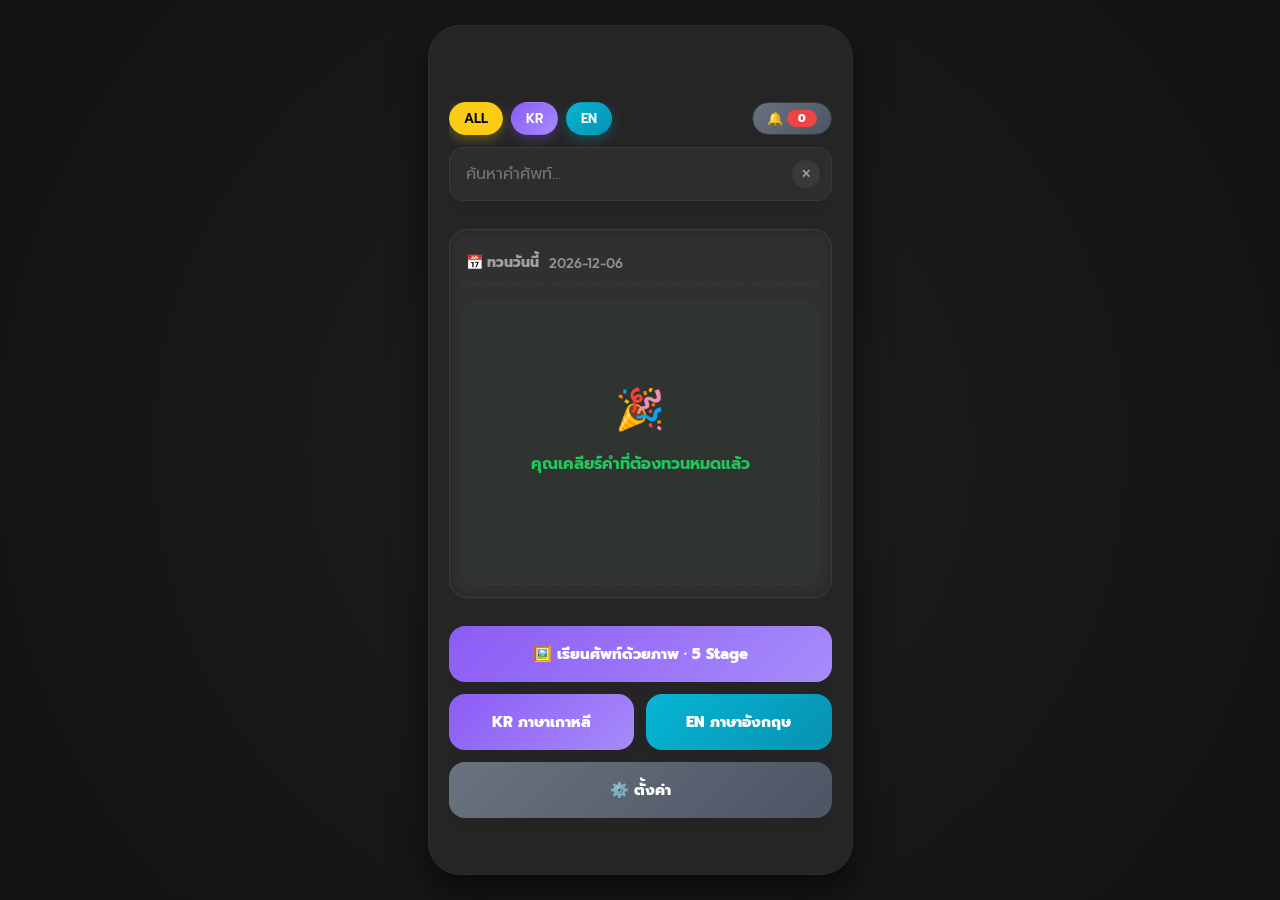
==== index.html @ d747792a "feat: add visual recall session and vocabulary editor - Implemented a new visual recall session in v" ====
<!DOCTYPE html>
<html lang="th">
<head>
  <meta charset="UTF-8" />
  <meta name="viewport" content="width=device-width, initial-scale=1.0"/>
  <title>Vocab by 톤님</title>
  <link rel="preconnect" href="https://fonts.googleapis.com">
  <link rel="preconnect" href="https://fonts.gstatic.com" crossorigin>
  <link href="https://fonts.googleapis.com/css2?family=Outfit:wght@300;400;500;600;700;800&family=Prompt:wght@300;400;500;600;700;800&display=swap" rel="stylesheet">
  <link rel="stylesheet" href="style.css">
  <link rel="stylesheet" href="refresh-loading.css">
  <link rel="stylesheet" href="sentence-practice.css">
  <link rel="stylesheet" href="visual/visual-recall.css">
  <link rel="manifest" href="manifest.json">
  <script>
    if("serviceWorker" in navigator)
      navigator.serviceWorker.register("sw.js");
  </script>
  
</head>

<body>
<div class="card">

  <!-- TOP BUTTONS -->
  <button id="homeButton" class="home-btn hidden" onclick="showMainMenu()">🏠 หน้าหลัก</button>
  <button id="backButton" class="back-btn hidden" onclick="backToDashboard()">หน้า SRS</button>
  <button id="trackNavButton" class="track-nav-btn hidden" onclick="openTrackMenu()">หน้า TOPIK</button>

<h2 id="appTitle" class="app-title-badge">Vocab by 톤님</h2>
<div id="flashcardProgress" class="progress-badge hidden"></div>
<div id="progress"          class="progress-badge hidden"></div>
<div id="quizProgress"      class="progress-badge hidden"></div>

  <div id="app">

    <!-- MAIN MENU: เลือกภาษา -->
    <div id="mainMenu" class="screen home-screen">
      <!-- TOP: ช่องค้นหา -->
      <div class="search-box">
        <div class="search-filter-row">
          <label class="search-filter-chip active" id="searchFilterChipAll">
            <input type="checkbox" id="searchFilterAll" checked onchange="onSearchFilterAllChange()">
            <span>ALL</span>
          </label>
          <label class="search-filter-chip active" id="searchFilterChipKR">
            <input type="checkbox" id="searchFilterKR" checked onchange="onSearchFilterLangChange()">
            <span>KR</span>
          </label>
          <label class="search-filter-chip active" id="searchFilterChipEN">
            <input type="checkbox" id="searchFilterEN" checked onchange="onSearchFilterLangChange()">
            <span>EN</span>
          </label>
          <button class="notif-bell-btn" id="notifBellBtn" onclick="openNotifCenter()">
            🔔<span class="notif-badge" id="notifBadge">0</span>
          </button>
        </div>
        <div class="search-input-wrap">
          <input type="text" id="searchInput" placeholder="ค้นหาคำศัพท์..."
            oninput="searchVocabulary()" onkeydown="handleSearchEnter(event)">
          <button class="clear-search-btn" onclick="clearSearchInput()">✕</button>
        </div>
        <div id="searchResult" class="search-result hidden"></div>
      </div>

      <!-- MIDDLE: Due Review Hub (scrollable) -->
      <div id="homeDueHub" class="home-due-hub"></div>

      <!-- BOTTOM: Action Buttons -->
      <div class="home-bottom-actions">
        <button class="home-action-btn home-visual-btn" onclick="VisualRecall.open()">🖼️ เรียนศัพท์ด้วยภาพ · 5 Stage</button>
        <div class="home-lang-row">
          <button class="home-action-btn home-kr-btn" onclick="openLanguage('korean')">
            KR ภาษาเกาหลี
          </button>
          <button class="home-action-btn home-en-btn" onclick="openLanguage('english')">
            EN ภาษาอังกฤษ
          </button>
        </div>
        <button class="home-action-btn home-settings-btn" onclick="openGlobalSettings()">
          ⚙️ ตั้งค่า
        </button>
      </div>
    </div>

    <section id="sentencePractice" class="screen hidden" aria-label="ฝึกเติมคำในประโยค">
      <p class="sp-note">ฝึกจากประโยคตัวอย่าง · ผลรอบนี้ไม่บันทึกลง SRS</p>
      <div id="spSetup">
        <label for="spLevel">ชุดคำศัพท์</label>
        <select id="spLevel">
          <option value="topik1">TOPIK 1</option><option value="topik2">TOPIK 2</option>
          <option value="english_a1">English A1</option><option value="english_a2">English A2</option>
          <option value="english_b1">English B1</option><option value="english_b2">English B2</option>
        </select>
        <p id="spAvailability" role="status"></p>
        <button id="spStart" type="button">เริ่มฝึก</button>
      </div>
      <div id="spQuestion" class="hidden">
        <p id="spProgress"></p>
        <progress id="spMeter" value="0" max="20" aria-label="จำนวนข้อที่ทำแล้ว"></progress>
        <p id="spSentence" class="sp-sentence"></p>
        <p id="spTranslation"></p>
        <form id="spForm">
          <label for="spAnswer">เติมคำให้ตรงกับรูปที่ใช้ในประโยค</label>
          <input id="spAnswer" type="text" autocomplete="off" autocapitalize="none" spellcheck="false" aria-describedby="spFeedback">
          <button id="spCheck" type="submit">ตรวจคำตอบ</button>
        </form>
        <p id="spFeedback" role="status" aria-live="polite"></p>
        <p id="spFullSentence" class="sp-sentence hidden"></p>
        <div class="sp-actions">
          <button id="spReveal" type="button">ดูเฉลย</button>
          <button id="spSkip" type="button">ข้ามข้อนี้</button>
          <button id="spNext" type="button" class="hidden">ข้อต่อไป</button>
        </div>
        <button id="spFinish" type="button" class="sp-secondary">จบรอบและดูผล</button>
      </div>
      <div id="spSummary" class="hidden" tabindex="-1">
        <h3>ผลการฝึกรอบนี้</h3>
        <p id="spScore"></p>
        <ul id="spReview"></ul>
        <button id="spAgain" type="button">เลือกชุดฝึกอีกครั้ง</button>
      </div>
      <button type="button" class="sp-secondary" onclick="showMainMenu()">กลับหน้าหลัก</button>
    </section>

    <section id="visualRecall" class="screen hidden" aria-label="เรียนศัพท์ด้วยภาพ">
      <p class="vr-note">ภาพ → ความหมาย → คำศัพท์ → ประโยค · ฝึกแยกจาก SRS</p>
      <button id="vrAutoSpeak" class="vr-audio-toggle" type="button" aria-pressed="true">🔊 อ่านอัตโนมัติ: เปิด</button>
      <p id="vrAudioNotice" class="vr-note" role="status"></p>
      <ol class="vr-steps" aria-label="เส้นทางการเรียน">
        <li id="vrStep1">1 · เรียนรู้</li><li id="vrStep2">2 · นึกความหมาย</li>
        <li id="vrStep3">3 · พิมพ์คำ</li><li id="vrStep4">4 · เรียนประโยค</li><li id="vrStep5">5 · เติมประโยค</li>
      </ol>
      <div id="vrOverall" class="hidden">
        <p id="vrOverallText" role="status"></p>
        <progress id="vrOverallMeter" max="1" value="0" aria-label="ความคืบหน้าทั้งรอบ"></progress>
      </div>
      <div id="vrSetup">
        <label for="vrLevel">ชุดคำศัพท์</label>
        <select id="vrLevel">
          <option value="topik1">TOPIK 1</option><option value="topik2">TOPIK 2</option>
          <option value="english_a1">English A1</option><option value="english_a2">English A2</option>
          <option value="english_b1">English B1</option><option value="english_b2">English B2</option>
        </select>
        <label for="vrLimit">จำนวนคำต่อรอบ</label>
        <select id="vrLimit"><option value="5">5 คำ</option><option value="10">10 คำ</option><option value="20">20 คำ</option></select>
        <p id="vrAvailable" role="status"></p>
        <p>เรียนรู้ภาพและฟังเสียง → นึกความหมาย → พิมพ์คำศัพท์ → เรียนรู้รูปคำในประโยค → เติมคำตามประโยคที่เรียน</p>
        <button id="vrStart" type="button">เริ่มเรียน</button>
        <details class="vr-extra"><summary>ฝึกเติมประโยคแยกเฉพาะ Stage 5</summary>
          <p>ใช้เมื่อต้องการทบทวนประโยคอย่างเดียว โดยไม่เริ่มรอบเรียนด้วยภาพ</p>
          <button type="button" onclick="SentencePractice.open()">เปิดแบบฝึกประโยค</button>
        </details>
      </div>
      <div id="vrTransition" class="hidden" tabindex="-1">
        <h3 id="vrTransitionTitle"></h3><p id="vrTransitionResult"></p>
        <p id="vrTransitionHint"></p>
        <button id="vrContinue" type="button">เริ่มด่านถัดไป</button>
        <button id="vrTransitionFinish" type="button" class="vr-secondary">จบรอบตรงนี้และดูผล</button>
      </div>
      <div id="vrPlay" class="hidden">
        <h3 id="vrStage"></h3>
        <p id="vrStageHint" class="vr-note"></p>
        <p id="vrProgress"></p>
        <progress id="vrMeter" value="0" max="1" aria-label="ความคืบหน้าด่านนี้"></progress>
        <div class="vr-study-card">
        <div id="vrImageWrap"><img id="vrImage" alt="ภาพประกอบคำศัพท์" width="256" height="256"><p id="vrImageError" class="hidden" role="status">โหลดภาพไม่ได้ ใช้ความหมายประกอบการฝึกได้</p></div>
        <p id="vrWord" class="vr-word"></p>
        <p id="vrConjugation" class="vr-conjugation hidden"><span id="vrBaseWord"></span><span aria-label="เปลี่ยนเป็น"> → </span><strong id="vrInflectedWord"></strong></p>
        <p id="vrMeaning"></p>
        <p id="vrSentence" class="vr-sentence"></p>
        <button id="vrSpeak" type="button">🔊 ฟังคำศัพท์</button>
        </div>
        <form id="vrForm" class="hidden">
          <label id="vrAnswerLabel" for="vrAnswer">พิมพ์คำศัพท์</label>
          <input id="vrAnswer" autocomplete="off" autocapitalize="none" spellcheck="false" aria-describedby="vrFeedback">
          <button id="vrCheck" type="submit">ตรวจคำตอบ</button>
        </form>
        <p id="vrFeedback" role="status" aria-live="polite"></p>
        <div class="vr-actions">
          <button id="vrReveal" type="button">เปิดเฉลย</button>
          <button id="vrKnown" type="button" class="hidden">นึกออก</button>
          <button id="vrUnknown" type="button" class="hidden">ยังนึกไม่ออก</button>
          <button id="vrSkip" type="button">ข้าม</button>
          <button id="vrNext" type="button">ต่อไป</button>
        </div>
        <button id="vrFinish" type="button" class="vr-secondary">จบรอบและดูผล</button>
      </div>
      <div id="vrSummary" class="hidden" tabindex="-1">
        <h3 id="vrSummaryTitle">ผลการเรียนรอบนี้</h3><p id="vrCoverage"></p><ul id="vrScores"></ul>
        <h4>คำที่ควรฝึกอีกครั้ง</h4><ul id="vrReview"></ul>
        <p class="vr-note">ผลนี้แสดงเฉพาะรอบปัจจุบัน ไม่เปลี่ยนกล่องทบทวนหรือประวัติ SRS</p>
        <button id="vrRetry" type="button" class="hidden">ฝึกซ้ำคำที่ยังติดขัด</button>
        <button id="vrAgain" type="button">เลือกชุดเรียนใหม่</button>
      </div>
      <button type="button" class="vr-secondary" onclick="showMainMenu()">กลับหน้าหลัก</button>
    </section>

    <!-- KOREAN LEVEL MENU -->
    <div id="koreanMenu" class="screen hidden">
      <button class="menu-btn topik-1-btn" onclick="openTopik('topik1')">
        📘 TOPIK 1
      </button>
      <button class="menu-btn topik-2-btn" onclick="openTopik('topik2')">
        📗 TOPIK 2
      </button>
    </div>

    <!-- ENGLISH LEVEL MENU -->
    <div id="englishMenu" class="screen hidden">
      <button class="menu-btn english-a1-btn" onclick="openTopik('english_a1')">
        📗 A1 — Beginner
      </button>
      <button class="menu-btn english-a2-btn" onclick="openTopik('english_a2')">
        📘 A2 — Elementary
      </button>
      <button class="menu-btn english-b1-btn" onclick="openTopik('english_b1')">
        📙 B1 — Intermediate
      </button>
      <button class="menu-btn english-b2-btn" onclick="openTopik('english_b2')">
        📕 B2 — Upper Intermediate
      </button>
    </div>

    <!-- SRS DASHBOARD -->
    <div id="srsDashboard" class="screen hidden">
      <div class="srs-top-content">
        <div class="srs-boxes-row" id="srsBoxRow"></div>
      </div>
      <div class="srs-bottom-actions" id="srsActions"></div>
    </div>

    <!-- SETTINGS PANEL (SRS Settings) -->
    <div id="settingsPanel" class="screen hidden">
      <div class="settings-header">⚙️ ตั้งค่า (SRS)</div>

      <!-- ตั้งค่า chunk -->
      <div class="settings-section">
        <div class="settings-title">📐 จำนวนคำต่อชุด</div>
        <div class="settings-desc">กำหนดจำนวนคำศัพท์สำหรับการทวนในแต่ละรอบ</div>
        <div class="settings-fields">
          <div class="settings-field-row">
            <label class="settings-field-label">📅 ทวนวันนี้ทีละ:</label>
            <input type="number" id="dueChunkInput" min="5" max="50" value="15">
            <span class="settings-field-unit">คำ</span>
          </div>
          <div class="settings-field-row">
            <label class="settings-field-label">❌ ทวนคำผิดทีละ:</label>
            <input type="number" id="wrongChunkInput" min="5" max="50" value="30">
            <span class="settings-field-unit">คำ</span>
          </div>
          <div class="settings-field-row">
            <label class="settings-field-label">🎮 ฝึกหัดทีละ:</label>
            <input type="number" id="practiceChunkInput" min="5" max="50" value="10">
            <span class="settings-field-unit">คำ</span>
          </div>
        </div>
        <button class="settings-btn settings-btn-blue" onclick="saveSettings()" style="margin-top:8px">💾 บันทึก</button>
      </div>

      <div class="settings-divider"></div>

      <!-- จัดการคำศัพท์ (Edit/Add Vocab) -->
      <div class="settings-section">
        <div class="settings-title">📝 จัดการคำศัพท์</div>
        <div class="settings-desc">เพิ่มคำศัพท์ใหม่ หรือส่งออกคำศัพท์เพื่อส่งให้ AI แก้ไข</div>
        <div style="display:flex;gap:8px;margin-top:8px">
          <button class="settings-btn settings-btn-blue" style="flex:1;margin-top:0;background:#10b981;color:white" onclick="openAddVocabPopup()">➕ เพิ่มคำศัพท์</button>
          <button class="settings-btn" style="flex:1;margin-top:0;background:#2563eb;color:white" onclick="exportVocabEdits()">📤 ส่งออกคำศัพท์</button>
        </div>
      </div>

      <div class="settings-divider"></div>

      <!-- เคลียร์กล่อง -->
      <div class="settings-section">
        <div class="settings-title">🗂 เคลียร์กล่อง (รีเซ็ตกลับกล่อง 0)</div>
        <div class="settings-desc">เลือกกล่องที่ต้องการรีเซ็ต</div>
        <div class="settings-checkboxes" id="clearBoxChecks">
          <label><input type="checkbox" value="1"> กล่อง 1 (1วัน)</label>
          <label><input type="checkbox" value="2"> กล่อง 2 (3วัน)</label>
          <label><input type="checkbox" value="3"> กล่อง 3 (7วัน)</label>
          <label><input type="checkbox" value="4"> กล่อง 4 (14วัน)</label>
          <label><input type="checkbox" value="5"> กล่อง 5 (จำได้✅)</label>
          <label><input type="checkbox" id="clearWrongBoxCheck"> กล่องคำผิด (❌)</label>
        </div>
        <div style="display:flex;gap:8px;margin-top:8px">
          <button class="settings-btn settings-btn-red" style="flex:1;margin-top:0;padding:4px 12px" onclick="clearSelectedBoxes()">รีเซ็ต</button>
          <button class="settings-btn" style="flex:1;margin-top:0;background:#6b7280;color:white;padding:4px 12px" onclick="document.querySelectorAll('#clearBoxChecks input').forEach(cb=>cb.checked=false)">ยกเลิก</button>
        </div>
      </div>
    </div>

    <!-- GLOBAL SETTINGS PANEL -->
    <div id="globalSettingsPanel" class="screen hidden">
      <span>⚙️ ตั้งค่าระบบ</span>
      <div class="settings-divider"></div>
       <button class="settings-home-btn" onclick="showMainMenu()"> 🏠 หน้าหลัก </button>
       <div class="settings-divider"></div>

      <!-- 🧹 SYNC VOCAB -->
      <div class="settings-section">
        <div class="settings-title">🧹 ซิงก์คลังคำศัพท์</div>
        <div class="settings-desc">เพิ่มคำศัพท์ใหม่ อัปเดตความหมาย หรือตรวจสอบลบคำศัพท์เก่าโดยไม่เสียประวัติทวนเดิม</div>
        <button id="syncVocabBtn" class="settings-btn" style="margin-top:8px;background:#0891b2;color:white;" onclick="syncVocabLibrary()">🧹 ซิงก์คลังคำศัพท์</button>
      </div>

      <div class="settings-divider"></div>

      <!-- ☁️ BACKUP / RESTORE -->
      <div class="settings-section">
        <div class="settings-title">☁️ สำรองข้อมูล</div>
        <div class="settings-desc">Backup ข้อมูล SRS ทั้งหมดเพื่อย้ายไปเครื่องใหม่ หรือกู้คืนภายหลัง</div>
        <div style="display:flex;gap:8px;margin-top:8px">
          <button class="settings-btn settings-btn-blue" style="flex:1;margin-top:0" onclick="backupData()">📤 Backup</button>
          <button class="settings-btn" style="flex:1;margin-top:0;background:#16a34a;color:white" onclick="document.getElementById('restoreFileInput').click()">📥 Restore</button>
        </div>
        <input type="file" id="restoreFileInput" accept=".json" style="display:none" onchange="handleRestoreFile(event)">
      </div>

      <div class="settings-divider"></div>

      <!-- อัปเดตคำศัพท์ + เคลียร์แคช -->
      <div class="settings-section">
        <div class="settings-title">🔄 Update</div>
        <div class="settings-desc">Update New Version<br>(ปัดแอพทิ้งแล้วเข้าใหม่หลังอัพเดททุกครั้ง)</div>
        <button id="updateAppBtn" class="settings-btn settings-btn-blue" onclick="syncVocabAndClearCache()">Update</button>
      </div>

      <div class="settings-divider"></div>

      <!-- คืนค่าทั้งหมด -->
      <div class="settings-section" style="border:2px solid var(--danger);background:var(--danger-light)">
        <div class="settings-title" style="color:var(--danger)">⛔ คืนค่าทั้งหมด</div>
        <div class="settings-desc" style="color:var(--text-muted)">รีเซ็ตทุกกล่องกลับกล่อง 0 พร้อมล้างกล่องคำผิด อัปเดตคำศัพท์ และเคลียร์แคช — ไม่สามารถย้อนกลับได้!</div>
        <button class="settings-btn settings-btn-red" onclick="resetEverything()">⛔ คืนค่าทั้งหมด</button>
      </div>
    </div>

    <!-- FLASHCARD GAME (ทวนวันนี้ — SRS เท่านั้น) -->
    <div id="flashcardGame" class="screen hidden">
      <div class="game-top-bar">
        <button class="stop-fc-btn" onclick="stopFlashcard()">⏹ หยุดเล่น</button>
        <button class="edit-vocab-btn" onclick="openEditCurrentWordPopup()">!</button>
      </div>

      <!-- 3D Card Container -->
      <div id="flashcardContainer">
        <div id="flashcardInner">
          <!-- Front Side -->
          <div id="flashcardFront" class="flashcard-face flashcard-front">
            <div class="fc-word" id="fcWord"></div>
            <button class="speak-btn" onclick="speakFlashcard()">🔊 ฟังเสียง</button>
            <button class="flip-btn" onclick="flipCard()">ดูความหมาย</button>
          </div>

          <!-- Back Side -->
          <div id="flashcardBack" class="flashcard-face flashcard-back">

  <div class="fc-content">
    <div class="fc-word" id="fcWordBack"></div>

    <div class="fc-meaning" id="fcMeaning"></div>

    <div class="fc-action-row">
      <button class="speak-btn" onclick="speakFlashcard()">
        🔊 ฟัง
      </button>
      <button class="example-btn" onclick="showFlashcardExample()">
        📄 ดูตัวอย่าง
      </button>
    </div>
  </div>

  <div class="fc-buttons">
    <button class="fc-know-btn" onclick="fcAnswer(true)">
      ✅ จำได้
    </button>

    <button class="fc-forget-btn" onclick="fcAnswer(false)">
      ❌ จำไม่ได้
    </button>
  </div>

</div>
        </div>
      </div>

      <!-- ด่าน 2: Fill Blank UI -->
      <div id="fillCardUI" class="hidden">
        <div class="fc-meaning" id="fillMeaning"></div>
        <div class="result" id="fillResult"></div>
        <div class="answer-input-wrap">
          <input type="text" id="fillInput" placeholder="พิมพ์คำศัพท์เกาหลี" onkeydown="handleFillEnter(event)">
          <button class="clear-answer-btn hidden" id="fillClearBtn" onclick="clearFillInput()">✕</button>
        </div>
        <button id="fillCheckBtn" class="check-answer-btn" onclick="checkFillAnswer()">ตรวจคำตอบ</button>
      </div>
    </div>

    <!-- STAGE 2 POPUP -->
    <div id="stage2Popup" class="stage2-overlay hidden">
      <div class="stage2-sheet">
        <div class="stage2-title">🎯 ด่าน 1 เสร็จแล้ว</div>
        <div class="stage2-body">
          <div class="stage2-heading">กำลังเข้าสู่ด่าน 2</div>
          <div class="stage2-sub">(ฝึก Active Recall)</div>
          <div class="stage2-desc">คำที่จะเลื่อนกล่องได้<br>ต้องผ่านด่านนี้ด้วย</div>
        </div>
        <button class="stage2-ok-btn" onclick="confirmStage2()">ตกลง</button>
      </div>
    </div>

    <!-- TOMORROW WARNING POPUP — ปิดได้เฉพาะปุ่ม "พักก่อน" หรือ "เล่นต่อ" เท่านั้น -->
    <div id="tomorrowWarningPopup" class="stage2-overlay hidden">
      <div class="stage2-sheet">
        <div class="stage2-title">⚠️ ภาระพรุ่งนี้สูงแล้ว</div>
        <div class="stage2-body">
          <div class="tw-count-badge">
            พรุ่งนี้มีคำที่ต้องทวน
            <span id="tomorrowWarningCount">0</span>
            <small>คำ</small>
          </div>
          <div class="stage2-desc">
            แนะนำให้พักเพื่อไม่ให้ภาระสะสมมากเกินไป
          </div>
        </div>
        <div class="tw-btn-row">
          <button class="tw-btn tw-btn-rest" onclick="cancelTomorrowWarning()">🛌 พักก่อน</button>
          <button class="tw-btn tw-btn-continue" onclick="confirmTomorrowWarning()">▶ เล่นต่อ</button>
        </div>
      </div>
    </div>

    <!-- PRACTICE/WRONGBOX STAGE 2 POPUP -->

    <div id="stage2TransitionPopup" class="stage2-overlay hidden">
      <div class="stage2-sheet">
        <div class="stage2-title">🧠 เกมเติมคำ</div>
        <div class="stage2-body">
          <div class="stage2-heading">Active Recall</div>
        </div>
        <button class="stage2-ok-btn" onclick="confirmPracticeStage2()">Go!</button>
      </div>
    </div>

    <!-- TYPING GAME -->
<div id="typingGame" class="screen hidden">
  <div class="game-top-bar">
    <button class="stop-fc-btn" onclick="stopWrongBoxGame()">⏹ หยุดเล่น</button>
    <button class="edit-vocab-btn" onclick="openEditCurrentWordPopup()">!</button>
  </div>
  <div class="meaning" id="meaning"></div>
  <div class="result" id="result"></div>
  <div class="answer-input-wrap">
    <input type="text" id="answerInput" placeholder="พิมพ์คำศัพท์เกาหลี" onkeydown="handleEnter(event)">
    <button class="clear-answer-btn hidden" id="clearAnswerBtn" onclick="clearAnswerInput()">✕</button>
  </div>
  <button id="checkBtn" class="check-answer-btn" onclick="checkAnswer()">ตรวจคำตอบ</button>
</div>

    <!-- QUIZ GAME -->
    <div id="quizGame" class="screen hidden">
      <div class="game-top-bar">
        <button class="stop-fc-btn" onclick="stopWrongBoxGame()">⏹ หยุดเล่น</button>
        <button class="edit-vocab-btn" onclick="openEditCurrentWordPopup()">!</button>
      </div>
      <div class="word" id="quizWord"></div>
      <div class="quiz-controls-row">
        <button class="quiz-mode-btn" id="quizModeHide" onclick="setQuizWordMode('hide')">ปิดคำศัพท์</button>
        <button class="quiz-speak-btn" id="quizSpeakBtn" onclick="speakQuizWord()">🔊 ฟัง</button>
        <button class="quiz-mode-btn active" id="quizModeShow" onclick="setQuizWordMode('show')">โชว์คำศัพท์</button>
      </div>
      <div style="display: flex; justify-content: center; margin-bottom: 12px;">
        <button id="quizNextBtn" class="speak-btn hidden" style="margin: 0; background: var(--primary); color: white;" onclick="goToNextQuiz()">ถัดไป ▶</button>
      </div>
      <div id="choicesContainer"></div>
    </div>

    <!-- FINISH SCREEN (ฝึกหัด / ทวนคำผิด) -->
<div id="finishScreen" class="screen hidden" style="display:flex;flex-direction:column;height:100%;">
  <div class="finish">🎉 จบแล้ว 🎉</div>
  <div id="wrongAnswers" style="flex:1;min-height:0;"></div>
  <div style="flex-shrink:0;">
    <div style="display:flex; gap:10px; margin-top:8px;" id="finishModeSwitchContainer">
      <button class="restart-btn switch-mode-btn" id="switchModeBtn" style="flex:1; margin:0;" onclick="switchMode()"></button>
      <button class="restart-btn" id="nextSetOtherModeBtn" style="flex:1; margin:0;" onclick="playNextSetOtherMode()"></button>
    </div>
    <div style="display:flex; gap:10px; margin-top:8px;">
      <button id="replaySetBtn" class="restart-btn" style="flex:1; margin:0;" onclick="replayCurrentMode()">เล่นชุดนี้อีกครั้ง</button>
      <button id="nextSetBtn" class="restart-btn" style="flex:1; margin:0; background:#208deb;" onclick="playNextSet()">▶ เล่นชุดถัดไป</button>
    </div>
  </div>
</div>

    <!-- SRS FINISH SCREEN (ทวนวันนี้) -->
    <div id="srsFinishScreen" class="screen hidden" style="display:flex;flex-direction:column;height:100%;">
      <div class="finish">🎉 จบชุดนี้แล้ว!</div>
      <div id="srsWrongAnswers" style="flex:1;min-height:0;"></div>
      <div style="flex-shrink:0;">
        <button id="srsNextChunkBtn" class="restart-btn next-chunk-btn" onclick="continueNextChunk()">▶ ทวนชุดถัดไป</button>
        <button class="restart-btn" onclick="goToSRSDashboard()">🏠 หน้า SRS</button>
      </div>
    </div>

    <!-- WRONG BOX GAME MENU (ทวนคำผิด) -->
    <div id="wrongBoxGameMenu" class="screen hidden">
      <div class="srs-game-info" id="wrongBoxGameInfo"></div>
      <button class="menu-btn" style="background:#16a34a;" onclick="startWrongBoxGame('quiz')">🔤 จับคู่</button>
    </div>

    <!-- PRACTICE GAME MENU (ฝึกหัด) -->
    <div id="practiceGameMenu" class="screen hidden">
      <div class="srs-game-info" id="practiceGameInfo"></div>
      <button class="menu-btn" style="background:#16a34a;" onclick="startPracticeGame('quiz')">🔤 จับคู่</button>
<button id="practiceBoxSelectBtn" class="menu-btn practice-box-select-btn" onclick="openPracticeBoxModal()">📦 เลือกกล่องเล่น</button>
<div id="practiceBoxFilterLabel" style="font-size:13px;color:var(--success);font-weight:700;margin-top:8px;padding:10px;background:var(--success-light);border-radius:10px;border:2px solid rgba(34,197,94,0.3);min-height:18px;"></div>
    </div>

    <!-- SRS STATS SCREEN -->
    <div id="srsStats" class="screen hidden">
      <div id="srsStatsContent"></div>
      <button onclick="goToSRSDashboard()" class="menu-btn" style="margin-top:12px; background:#6b7280;">← กลับ</button>
    </div>

  </div>
</div>

  <!-- BOX INSPECTOR MODAL -->
   <!-- PRACTICE BOX SELECTOR POPUP -->
<div id="practiceBoxModal" class="box-inspector-overlay hidden" onclick="closePracticeBoxModal(event)">
  <div class="box-inspector-sheet" onclick="event.stopPropagation()" style="height:auto;max-height:80vh;border-radius:20px 20px 0 0;margin-bottom:60px;">
    <div class="box-inspector-header">
      <div class="box-inspector-title" style="color:#16a34a;">🎮 เลือกกล่องที่จะเล่น</div>
      <button class="box-inspector-close" onclick="closePracticeBoxModal()">✕</button>
    </div>
    <div style="padding:14px 18px;overflow-y:auto;flex:1;">
      <label style="display:flex;align-items:center;gap:10px;font-size:15px;font-weight:700;padding:8px 0;border-bottom:2px solid var(--border-light);margin-bottom:8px;cursor:pointer;">
        <input type="checkbox" id="practiceSelectAll" class="practice-checkbox" style="accent-color:var(--success);" onchange="togglePracticeSelectAll(this.checked)">
        เลือกทั้งหมด
      </label>
      <div id="practiceBoxChecklist"></div>
      <div id="practiceBoxSummary" style="text-align:center;font-size:13px;color:var(--success);font-weight:700;margin-top:12px;padding:10px;background:var(--success-light);border-radius:10px;border:2px solid rgba(34,197,94,0.3);"></div>
    </div>
    <div style="display:flex;gap:10px;padding:14px 18px;border-top:1px solid var(--border-light);">
      <button onclick="clearPracticeBoxSelection()" style="flex:1;background:var(--border-light);color:var(--text-main);font-size:15px;font-weight:700;padding:12px;border-radius:10px;border:none;cursor:pointer;margin:0;">ล้าง</button>
      <button onclick="confirmPracticeBoxSelection()" style="flex:2;background:var(--success);color:white;font-size:15px;font-weight:700;padding:12px;border-radius:10px;border:none;cursor:pointer;margin:0;">ตกลง</button>
    </div>
  </div>
</div>

  <div id="boxInspectorModal" class="box-inspector-overlay hidden" onclick="closeBoxInspector()">
    <div class="box-inspector-sheet" onclick="event.stopPropagation()">
      <div class="box-inspector-header">
        <div id="boxInspectorTitle" class="box-inspector-title"></div>
        <button class="box-inspector-close" onclick="closeBoxInspector()">✕</button>
      </div>
      <div id="boxInspectorList" class="box-inspector-list"></div>
    </div>
  </div>

  <!-- EXAMPLE SENTENCE POPUP -->
  <div id="examplePopup" class="box-inspector-overlay hidden" onclick="closeExamplePopup(event)">
    <div class="box-inspector-sheet" onclick="event.stopPropagation()" style="height:auto; max-height:80vh;">
      <div class="box-inspector-header">
        <div class="box-inspector-title" style="color:var(--primary);">📝 ตัวอย่างประโยค</div>
        <button class="box-inspector-close" onclick="closeExamplePopup()">✕</button>
      </div>
      <div id="exampleModalBody" style="overflow-y:auto; padding:20px 24px; flex:1; display:flex; flex-direction:column; gap:16px;">
        <!-- Dynamic content will go here -->
      </div>
      <div style="padding:14px 20px; border-top:1px solid var(--border-light); display:flex; justify-content:center;">
        <button onclick="closeExamplePopup()" style="width:100%; max-width:200px; background:linear-gradient(135deg, #6b7280, #4b5563); color:white; font-size:15px; font-weight:700; padding:12px; border-radius:12px; border:none; cursor:pointer; margin:0; box-shadow:0 4px 12px rgba(0,0,0,0.2); transition: transform 0.2s ease;">
          ปิด
        </button>
      </div>
    </div>
  </div>

  <!-- RESTORE PREVIEW MODAL -->
  <div id="restoreModal" class="box-inspector-overlay hidden" onclick="closeRestoreModal(event)">
    <div class="box-inspector-sheet" onclick="event.stopPropagation()" style="height:auto;max-height:85vh;border-radius:20px 20px 0 0">
      <div class="box-inspector-header">
        <div id="restoreModalTitle" class="box-inspector-title" style="color:#2563eb">📥 กู้คืนข้อมูล</div>
        <button class="box-inspector-close" onclick="document.getElementById('restoreModal').classList.add('hidden')">✕</button>
      </div>
      <div id="restoreModalBody" style="overflow-y:auto;padding:16px 18px;flex:1"></div>
      <div style="display:flex;gap:10px;padding:14px 18px;border-top:1px solid var(--border-light)">
        <button onclick="document.getElementById('restoreModal').classList.add('hidden')" style="flex:1;background:var(--border-light);color:var(--text-main);font-size:15px;font-weight:700;padding:12px;border-radius:10px;border:none;cursor:pointer;margin:0">ยกเลิก</button>
        <button id="restoreConfirmBtn" onclick="confirmRestore()" style="flex:2;background:var(--primary);color:white;font-size:15px;font-weight:700;padding:12px;border-radius:10px;border:none;cursor:pointer;margin:0">✅ กู้คืน</button>
      </div>
    </div>
  </div>

  <!-- SYNC PREVIEW MODAL -->
  <div id="syncModal" class="box-inspector-overlay hidden" onclick="closeSyncModal(event)">
    <div class="box-inspector-sheet" onclick="event.stopPropagation()" style="height:auto;max-height:85vh;border-radius:20px 20px 0 0">
      <div class="box-inspector-header">
        <div id="syncModalTitle" class="box-inspector-title" style="color:#0891b2">🧹 ซิงก์คลังคำศัพท์</div>
        <button class="box-inspector-close" onclick="closeSyncModal()">✕</button>
      </div>
      <div id="syncModalBody" style="overflow-y:auto;padding:16px 18px;flex:1;font-size:14px;line-height:1.6;"></div>
      <div style="display:flex;gap:10px;padding:14px 18px;border-top:1px solid var(--border-light)">
        <button onclick="closeSyncModal()" style="flex:1;background:var(--border-light);color:var(--text-main);font-size:15px;font-weight:700;padding:12px;border-radius:10px;border:none;cursor:pointer;margin:0">ยกเลิก</button>
        <button id="syncConfirmBtn" onclick="executeSyncVocab()" style="flex:2;background:#0891b2;color:white;font-size:15px;font-weight:700;padding:12px;border-radius:10px;border:none;cursor:pointer;margin:0">✅ เริ่มซิงก์</button>
      </div>
    </div>
  </div>

  <!-- REFRESH LOADING POPUP -->
  <div id="refreshLoadingPopup" class="ref-load-overlay">
    <div class="ref-load-sheet">
      <div class="ref-load-title">Loading....</div>
      <div class="ref-load-bar-container">
        <div id="refLoadBar" class="ref-load-bar"></div>
      </div>
      <button id="refLoadConfirmBtn" class="ref-load-btn ref-load-btn-hidden" onclick="confirmRefreshPopup()">ตกลง</button>
    </div>
  </div>

</div>

<div id="newDayPopup" class="new-day-popup hidden">
  <div class="new-day-card">

    <div class="new-day-icon">🌅</div>

    <div class="new-day-title">
      วันใหม่เริ่มแล้ว
    </div>

    <div class="new-day-text">
      รายการคำที่ต้องทวนได้รับการอัปเดตแล้ว
    </div>

    <div class="new-day-actions">
      <button class="new-day-btn cancel"
              onclick="closeNewDayPopup()">
        ปิด
      </button>

      <button class="new-day-btn confirm"
              onclick="goHomeFromNewDayPopup()">
        ไปหน้าแรก
      </button>
    </div>

  </div>
</div>

</div>

<!-- EDIT VOCAB MODAL -->
<div id="editVocabModal" class="box-inspector-overlay hidden" onclick="closeEditVocabModal(event)">
  <div class="box-inspector-sheet" onclick="event.stopPropagation()" style="height:auto; max-height:85vh; border-radius:20px 20px 0 0; margin-bottom: 0;">
    <div class="box-inspector-header">
      <div class="box-inspector-title" style="color:var(--warning-hover)">✏️ แก้ไขคำแปล</div>
      <button class="box-inspector-close" onclick="closeEditVocabModal()">✕</button>
    </div>
    <div style="padding:20px 24px; overflow-y:auto; display:flex; flex-direction:column; gap:16px; text-align:left;">
      <div>
        <label style="font-size:13px; color:var(--text-muted); font-weight:700; display:block; margin-bottom:6px;">คำศัพท์</label>
        <input type="text" id="editVocabWord" readonly style="background:var(--border-light); cursor:not-allowed;" />
      </div>
      <div>
        <label style="font-size:13px; color:var(--text-muted); font-weight:700; display:block; margin-bottom:6px;">ความหมายปัจจุบัน</label>
        <input type="text" id="editVocabMeaning" placeholder="ป้อนความหมายใหม่ที่นี่..." />
      </div>
    </div>
    <div style="display:flex; gap:10px; padding:14px 20px; border-top:1px solid var(--border-light)">
      <button onclick="closeEditVocabModal()" style="flex:1; background:var(--border-light); color:var(--text-main); font-size:15px; font-weight:700; padding:12px; border-radius:10px; border:none; cursor:pointer; margin:0">ยกเลิก</button>
      <button onclick="saveVocabEdit()" style="flex:2; background:var(--warning-hover); color:var(--color-black); font-size:15px; font-weight:700; padding:12px; border-radius:10px; border:none; cursor:pointer; margin:0">ตกลง</button>
    </div>
  </div>
</div>

<!-- ADD VOCAB MODAL -->
<div id="addVocabModal" class="box-inspector-overlay hidden" onclick="closeAddVocabModal(event)">
  <div class="box-inspector-sheet" onclick="event.stopPropagation()" style="height:auto; max-height:85vh; border-radius:20px 20px 0 0; margin-bottom: 0;">
    <div class="box-inspector-header">
      <div class="box-inspector-title" style="color:var(--success)">➕ เพิ่มคำศัพท์ใหม่</div>
      <button class="box-inspector-close" onclick="closeAddVocabModal()">✕</button>
    </div>
    <div style="padding:20px 24px; overflow-y:auto; display:flex; flex-direction:column; gap:16px; text-align:left;">
      <input type="hidden" id="addVocabLevelId" value="" />
      <div>
        <label style="font-size:13px; color:var(--text-muted); font-weight:700; display:block; margin-bottom:6px;">คำศัพท์</label>
        <input type="text" id="addVocabWord" placeholder="พิมพ์คำศัพท์..." />
      </div>
      <div>
        <label style="font-size:13px; color:var(--text-muted); font-weight:700; display:block; margin-bottom:6px;">ความหมาย</label>
        <input type="text" id="addVocabMeaning" placeholder="พิมพ์ความหมาย..." />
      </div>
    </div>
    <div style="display:flex; gap:10px; padding:14px 20px; border-top:1px solid var(--border-light)">
      <button onclick="closeAddVocabModal()" style="flex:1; background:var(--border-light); color:var(--text-main); font-size:15px; font-weight:700; padding:12px; border-radius:10px; border:none; cursor:pointer; margin:0">ยกเลิก</button>
      <button onclick="saveVocabAdd()" style="flex:2; background:var(--success); color:white; font-size:15px; font-weight:700; padding:12px; border-radius:10px; border:none; cursor:pointer; margin:0">ตกลง</button>
    </div>
  </div>
</div>

<!-- EXPORT CONFIRM MODAL -->
<div id="exportConfirmModal" class="box-inspector-overlay hidden" onclick="closeExportConfirmModal(event)">
  <div class="box-inspector-sheet" onclick="event.stopPropagation()" style="height:auto; max-height:85vh; border-radius:20px 20px 0 0; margin-bottom: 0;">
    <div class="box-inspector-header">
      <div class="box-inspector-title" style="color:var(--danger)">📥 ดาวน์โหลดเรียบร้อยแล้วหรือไม่?</div>
      <button class="box-inspector-close" onclick="closeExportConfirmModal()">✕</button>
    </div>
    <div id="exportConfirmText" style="padding:20px 24px; text-align:center; font-size:15px; color:var(--text-main); line-height:1.6; white-space:pre-line;">
      ดาวน์โหลดไฟล์เรียบร้อยแล้วหรือไม่? หากเสร็จสิ้นแล้วระบบจะล้างรายการรอแก้ไขของระดับนี้
    </div>
    <div style="display:flex; gap:10px; padding:14px 20px; border-top:1px solid var(--border-light)">
      <button onclick="closeExportConfirmModal()" style="flex:1; background:var(--border-light); color:var(--text-main); font-size:15px; font-weight:700; padding:12px; border-radius:10px; border:none; cursor:pointer; margin:0">ยังไม่</button>
      <button onclick="confirmClearEdits()" style="flex:2; background:var(--danger); color:white; font-size:15px; font-weight:700; padding:12px; border-radius:10px; border:none; cursor:pointer; margin:0">ใช่ ลบข้อมูล</button>
    </div>
  </div>
</div>

<!-- SEARCH ADD LEVEL SELECT MODAL -->
<div id="searchAddLevelModal" class="box-inspector-overlay hidden" onclick="closeSearchAddLevelModal(event)">
  <div class="box-inspector-sheet vocab-center-modal" onclick="event.stopPropagation()">
    <div class="box-inspector-header">
      <div class="box-inspector-title">เลือกระดับคำศัพท์</div>
      <button class="box-inspector-close" onclick="closeSearchAddLevelModal()">✕</button>
    </div>
    <div style="padding:20px 24px; display:flex; flex-direction:column; gap:12px;">
      <label class="level-radio-row"><input type="radio" name="searchAddLevel" value="topik1"> <span>TOPIK 1</span></label>
      <label class="level-radio-row"><input type="radio" name="searchAddLevel" value="topik2"> <span>TOPIK 2</span></label>
      <label class="level-radio-row"><input type="radio" name="searchAddLevel" value="english_a1"> <span>EN A1</span></label>
      <label class="level-radio-row"><input type="radio" name="searchAddLevel" value="english_a2"> <span>EN A2</span></label>
      <label class="level-radio-row"><input type="radio" name="searchAddLevel" value="english_b1"> <span>EN B1</span></label>
      <label class="level-radio-row"><input type="radio" name="searchAddLevel" value="english_b2"> <span>EN B2</span></label>
    </div>
    <div style="display:flex; gap:10px; padding:14px 20px; border-top:1px solid var(--border-light)">
      <button onclick="closeSearchAddLevelModal()" style="flex:1; background:var(--border-light); color:var(--text-main); font-size:15px; font-weight:700; padding:12px; border-radius:10px; border:none; cursor:pointer; margin:0">ยกเลิก</button>
      <button onclick="confirmSearchAddLevel()" style="flex:2; background:var(--primary); color:white; font-size:15px; font-weight:700; padding:12px; border-radius:10px; border:none; cursor:pointer; margin:0">ถัดไป →</button>
    </div>
  </div>
</div>

<!-- NOTIFICATION CENTER MODAL -->
<div id="notifCenterModal" class="box-inspector-overlay hidden" onclick="closeNotifCenter(event)">
  <div class="box-inspector-sheet vocab-center-modal" onclick="event.stopPropagation()">
    <div class="box-inspector-header">
      <div class="box-inspector-title">🔔 คำศัพท์รอส่งออก</div>
      <button class="box-inspector-close" onclick="closeNotifCenter()">✕</button>
    </div>
    <div id="notifCenterBody" style="padding:16px 20px; display:flex; flex-direction:column; gap:12px; max-height:60vh; overflow-y:auto;"></div>
    <div style="padding:14px 20px; border-top:1px solid var(--border-light);">
      <button id="notifExportAllBtn" onclick="exportAllVocabEdits()" style="width:100%; background:linear-gradient(135deg,#8B5CF6,#6D28D9); color:white; font-size:15px; font-weight:700; padding:13px; border-radius:12px; border:none; cursor:pointer; display:none;">📦 ส่งออกทั้งหมด</button>
    </div>
  </div>
</div>

<!-- VOCAB DETAILS MODAL -->
<div id="vocabDetailsModal" class="box-inspector-overlay hidden" onclick="closeVocabDetails(event)">
  <div class="box-inspector-sheet vocab-center-modal" onclick="event.stopPropagation()">
    <div class="box-inspector-header">
      <div class="box-inspector-title" id="vocabDetailsTitle">รายละเอียด</div>
      <button class="box-inspector-close" onclick="closeVocabDetails()">✕</button>
    </div>
    <div id="vocabDetailsBody" style="padding:16px 20px; display:flex; flex-direction:column; gap:8px; max-height:65vh; overflow-y:auto;"></div>
    <div style="padding:14px 20px; border-top:1px solid var(--border-light);">
      <button onclick="closeVocabDetails()" style="width:100%; background:var(--border-light); color:var(--text-main); font-size:15px; font-weight:700; padding:12px; border-radius:10px; border:none; cursor:pointer;">ปิด</button>
    </div>
  </div>
</div>

<script src="flashcard1.js"></script>
<script src="flashcard2.js"></script>
<script src="flashcard_en_a1.js"></script>
<script src="flashcard_en_a2.js"></script>
<script src="flashcard_en_b1.js"></script>
<script src="flashcard_en_b2.js"></script>
<script src="vocabulary-catalog.js"></script>
<script src="sentence-engine.js"></script>
<script src="srs.js"></script>
<script src="game.js"></script>
<script src="navigation.js"></script>
<script src="sentence-practice.js"></script>
<script src="visual/visual-engine.js"></script>
<script src="visual/visual-recall.js"></script>
<script src="vocab_editor.js"></script>
<script src="app.js"></script>

</body>
</html>
---- style.css ----
/* ==========================================================================
   Vocab by 톤님 — MODERN & PREMIUM DESIGN SYSTEM
   ========================================================================== */

/* ─── GOOGLE FONTS ─── */
@import url('https://fonts.googleapis.com/css2?family=Outfit:wght@300;400;500;600;700;800&family=Prompt:wght@300;400;500;600;700;800&display=swap');

:root {
  --font-sans: 'Prompt', 'Noto Sans Thai', sans-serif;
  --font-mono: 'Outfit', sans-serif;

  /* ─── COLOR SYSTEM (DARK MODE PREMIUM) ─── */
  --bg-app: radial-gradient(circle at 50% 50%, #1E1E1E 0%, #121212 100%);
  --card-bg: #252525;
  --card-border: 1px solid #2d2d2d;
  --card-shadow: 0 16px 36px rgba(0, 0, 0, 0.6);

  --primary: #8B5CF6;
  --primary-hover: #A78BFA;
  --primary-light: #2D2D2D;

  --korean-color: #A78BFA;

  --success: #22C55E;
  --success-hover: #16a34a;
  --success-light: rgba(34, 197, 94, 0.15);

  --danger: #EF4444;
  --danger-hover: #dc2626;
  --danger-light: rgba(239, 68, 68, 0.15);

  --warning: #EAB308;
  --warning-hover: #FACC15;
  --warning-light: rgba(234, 179, 8, 0.15);

  /* Theme System Precaution Variables */
  --text-primary: #FFFFFF;
  --text-secondary: #A0A0A0;
  --color-white: #ffffff;
  --color-black: #000000;

  --text-main: var(--text-primary);
  --text-muted: var(--text-secondary);
  --text-light: #707070;
  --border-light: #3a3a3a;

  --button-text: var(--color-white);
  --button-bg: var(--primary);
  --card-bg-white: #303030;
  --input-bg-white: #2d2d2d;
}

/* ─── BASE STYLES ─── */
body {
  margin: 0;
  font-family: var(--font-sans);
  background: var(--bg-app);
  color: var(--text-main);
  display: flex;
  justify-content: center;
  align-items: center;
  height: 100vh;
  height: 100dvh; /* ใช้ dynamic viewport height กัน address bar มือถือดันเลย์เอาท์พัง ตอนเปิดแอพใหม่ */
  overflow: hidden;
  box-sizing: border-box;
  -webkit-font-smoothing: antialiased;
}

/* ─── CARD CONTAINER (MOBILE FRAMEWORK) ─── */
.card {
  position: relative;
  background: var(--card-bg);
  backdrop-filter: blur(20px);
  -webkit-backdrop-filter: blur(20px);
  width: 100%;
  max-width: 425px;
  height: 100vh;
  height: 100dvh;
  max-height: 100vh;
  max-height: 100dvh;
  padding: 76px 20px 16px;
  border-radius: 0;
  border: none;
  box-shadow: none;
  text-align: center;
  box-sizing: border-box;
  display: flex;
  flex-direction: column;
  overflow: hidden;
}

@media (min-width: 426px) {
  body {
    padding: 20px 0;
    height: 100vh;
    height: 100dvh;
  }
  .card {
    height: calc(100vh - 40px);
    height: calc(100dvh - 40px);
    max-height: 850px;
    border-radius: 32px;
    border: var(--card-border);
    box-shadow: var(--card-shadow);
  }
}

/* ─── SCROLLABLE CONTENT AREA ─── */
#app {
  flex: 1;
  overflow-y: auto;
  padding-bottom: 24px;
  box-sizing: border-box;
  display: flex;
  flex-direction: column;
  
  /* ซ่อน scrollbar เพื่อความเป็นระเบียบเหมือนแอพมือถือ */
  scrollbar-width: none; /* Firefox */
  -ms-overflow-style: none;  /* IE/Edge */
}

#app::-webkit-scrollbar {
  display: none; /* Chrome, Safari, Opera */
}

/* ─── TYPOGRAPHY ─── */
h2 {
  font-size: 22px;
  font-weight: 800;
  margin-bottom: 24px;
  color: var(--text-main);
  letter-spacing: -0.5px;
}

/* ─── INPUTS ─── */
input:not([type="checkbox"]):not([type="radio"]) {
  width: 100%;
  padding: 14px 16px;
  font-size: 16px;
  font-family: var(--font-sans);
  color: var(--text-main);
  background: var(--input-bg-white);
  border: 1.5px solid var(--border-light);
  border-radius: 14px;
  box-sizing: border-box;
  transition: all 0.25s ease;
  outline: none;
}

input:not([type="checkbox"]):not([type="radio"]):focus {
  border-color: var(--primary);
  box-shadow: 0 0 0 4px rgba(139, 92, 246, 0.15);
  background: var(--input-bg-white);
}

input:not([type="checkbox"]):not([type="radio"]):disabled {
  background: var(--input-bg-white);
  color: var(--text-light);
  cursor: not-allowed;
  opacity: 0.85;
}
/* ─── CHECKBOX / RADIO BASELINE ───
   ตัด property จาก global input ทิ้งตั้งแต่ต้นทาง กัน reflow/transition เพี้ยน
   ครอบคลุม checkbox และ radio ทุกตัวในแอป ไม่ต้องไล่แก้ทีละจุดที่เพิ่มใหม่ในอนาคต */
input[type="checkbox"],
input[type="radio"] {
  width: 18px;
  height: 18px;
  flex-shrink: 0;
  padding: 0;
  border: none;
  border-radius: 0;
  box-sizing: content-box;
  transition: none;
  outline: none;
  cursor: pointer;
}

/* ─── BUTTONS ─── */
button {
  width: 100%;
  padding: 14px 20px;
  border: none;
  border-radius: 14px;
  font-size: 16px;
  font-weight: 700;
  font-family: var(--font-sans);
  cursor: pointer;
  transition: all 0.25s cubic-bezier(0.4, 0, 0.2, 1);
  box-sizing: border-box;
  display: inline-flex;
  align-items: center;
  justify-content: center;
  gap: 8px;
  touch-action: manipulation; /* ป้องกัน mobile browser รอ double-tap หรือ scroll-gesture ก่อน fire click */
  -webkit-tap-highlight-color: transparent;
}

button:active {
  transform: scale(0.97);
}

button:disabled {
  opacity: 0.5;
  cursor: not-allowed;
}

/* ─── MENU BUTTONS ─── */
.menu-btn {
  margin-top: 12px;
  color: var(--button-text);
  box-shadow: 0 4px 12px rgba(15, 23, 42, 0.05);
}

.lang-korean-btn {
  background: linear-gradient(135deg, #8B5CF6, #A78BFA);
}
.lang-korean-btn:hover {
  box-shadow: 0 8px 20px rgba(139, 92, 246, 0.3);
  transform: translateY(-2px);
}

.lang-english-btn {
  background: linear-gradient(135deg, #8B5CF6, #A78BFA);
}
.lang-english-btn:hover {
  box-shadow: 0 8px 20px rgba(139, 92, 246, 0.3);
  transform: translateY(-2px);
}

/* KOREAN TOPICS */
.topik-1-btn {
  background: linear-gradient(135deg, #06b6d4, #0891b2);
}
.topik-1-btn:hover {
  box-shadow: 0 8px 20px rgba(92, 228, 246, 0.3);
  transform: translateY(-2px);
}

.topik-2-btn {
  background: linear-gradient(135deg, #EF4444, #dc2626);
}
.topik-2-btn:hover {
  box-shadow: 0 8px 20px rgba(239, 68, 68, 0.3);
  transform: translateY(-2px);
}

/* ENGLISH LEVELS */
.english-a1-btn { background: linear-gradient(135deg, #10b981, #059669); }
.english-a2-btn { background: linear-gradient(135deg, #06b6d4, #0891b2); }
.english-b1-btn { background: linear-gradient(135deg, #8b5cf6, #7c3aed); }
.english-b2-btn { background: linear-gradient(135deg, #ec4899, #d946ef); }

.english-a1-btn:hover, .english-a2-btn:hover, .english-b1-btn:hover, .english-b2-btn:hover {
  transform: translateY(-2px);
  box-shadow: 0 8px 20px rgba(0, 0, 0, 0.15);
}

/* ─── APP TITLE BADGE ─── */
.app-title-badge {
  display: inline-flex;
  font-size: 16px;
  font-weight: 800;
  color: #FACC15;
  background: rgba(234, 179, 8, 0.1);
  border: 1px solid rgba(234, 179, 8, 0.3);
  border-radius: 999px;
  padding: 6px 18px;
  margin: 0 auto 24px;
  align-self: center;
  box-shadow: 0 2px 10px rgba(234, 179, 8, 0.05);
}

/* ─── TOP NAVIGATION BUTTONS ─── */
.back-btn, .home-btn, .track-nav-btn {
  position: absolute;
  top: 20px;
  width: auto;
  padding: 8px 16px;
  font-size: 13px;
  font-weight: 700;
  border-radius: 999px;
  border: 1px solid var(--border-light);
  background: var(--card-bg-white);
  color: var(--text-muted);
  box-shadow: 0 2px 8px rgba(0, 0, 0, 0.2);
  margin-top: 0;
  transition: all 0.2s ease;
}

.back-btn:hover, .home-btn:hover, .track-nav-btn:hover {
  background: var(--primary-light);
  color: var(--text-main);
  border-color: var(--text-light);
}

.back-btn { left: 20px; }
.home-btn { right: 20px; }

.track-nav-btn {
  left: 50%;
  transform: translateX(-50%);
  z-index: 10;
}
.track-nav-btn:active {
  transform: translateX(-50%) scale(0.95);
}

/* ─── PROGRESS BADGES ─── */
.progress-badge {
  display: inline-flex;
  background: linear-gradient(135deg, #EAB308, #FACC15);
  color: #121212;
  font-size: 12px;
  font-weight: 800;
  padding: 6px 14px;
  border-radius: 999px;
  margin: 0 auto 16px;
  box-shadow: 0 4px 10px rgba(234, 179, 8, 0.2);
  font-family: var(--font-mono);
}

.progress-badge.stage2 {
  background: var(--success);
  color: var(--button-text);
  box-shadow: 0 4px 10px rgba(16, 185, 129, 0.2);
}

/* ─── SEARCH SECTION ─── */
.search-box {
  margin-bottom: 16px;
  position: relative;
  z-index: 20;
}

/* ─── SEARCH FILTER CHIPS ─── */
.search-filter-row {
  display: flex;
  gap: 8px;
  margin-bottom: 12px;
  justify-content: flex-start;
}

.search-filter-chip {
  position: relative;
  display: inline-flex;
  align-items: center;
  justify-content: center;
  padding: 6px 14px;
  background: var(--card-bg-white, #303030);
  border: 1px solid var(--border-light, #3a3a3a);
  border-radius: 999px;
  font-size: 13px;
  font-weight: 600;
  color: var(--text-muted, #A0A0A0);
  cursor: pointer;
  user-select: none;
  transition: all 0.2s ease;
}

.search-filter-chip input {
  position: absolute;
  opacity: 0;
  width: 0;
  height: 0;
  margin: 0;
}

/* Color styles for specific chips when active */
#searchFilterChipAll:has(input:checked),
#searchFilterChipAll.active {
  background: #FACC15;
  border-color: #FACC15;
  color: #000000;
  box-shadow: 0 4px 12px rgba(250, 204, 21, 0.3);
}

#searchFilterChipAll:has(input:checked):hover,
#searchFilterChipAll.active:hover {
  background: #EAB308;
  border-color: #EAB308;
  color: #000000;
}

#searchFilterChipKR:has(input:checked),
#searchFilterChipKR.active {
  background: linear-gradient(135deg, #8B5CF6, #A78BFA);
  border-color: transparent;
  color: #ffffff;
  box-shadow: 0 4px 12px rgba(139, 92, 246, 0.3);
}

#searchFilterChipKR:has(input:checked):hover,
#searchFilterChipKR.active:hover {
  filter: brightness(1.1);
  color: #ffffff;
}

#searchFilterChipEN:has(input:checked),
#searchFilterChipEN.active {
  background: linear-gradient(135deg, #06b6d4, #0891b2);
  border-color: transparent;
  color: #ffffff;
  box-shadow: 0 4px 12px rgba(6, 182, 212, 0.3);
}

#searchFilterChipEN:has(input:checked):hover,
#searchFilterChipEN.active:hover {
  filter: brightness(1.1);
  color: #ffffff;
}

.search-filter-chip:hover {
  border-color: var(--primary-hover, #A78BFA);
  color: var(--text-main, #FFFFFF);
}

.search-input-wrap {
  position: relative;
}

.search-input-wrap input {
  padding-right: 48px;
  border-radius: 16px;
  box-shadow: 0 4px 12px rgba(15, 23, 42, 0.03);
}

.clear-search-btn {
  position: absolute;
  top: 50%;
  right: 12px;
  transform: translateY(-50%);
  width: 28px;
  height: 28px;
  border-radius: 50%;
  background: var(--border-light);
  color: var(--text-muted);
  font-size: 12px;
  font-weight: 800;
  border: none;
  cursor: pointer;
  padding: 0;
  margin: 0;
  display: flex;
  align-items: center;
  justify-content: center;
  transition: all 0.2s ease;
}

.clear-search-btn:hover {
  background: var(--border-light);
  color: var(--text-main);
}

.search-result {
  position: absolute;
  top: 100%;
  left: 0;
  right: 0;
  margin-top: 8px;
  background: var(--card-bg-white);
  border: 1px solid var(--border-light);
  border-radius: 20px;
  padding: 16px;
  text-align: left;
  box-shadow: 0 16px 36px rgba(0, 0, 0, 0.5);
  max-height: 50vh;
  overflow-y: auto;
  z-index: 999;
}

.search-result::-webkit-scrollbar {
  width: 6px;
}
.search-result::-webkit-scrollbar-thumb {
  background: #cbd5e1;
  border-radius: 999px;
}
.search-result::-webkit-scrollbar-track {
  background: transparent;
}

.search-item {
  padding: 12px;
  border-radius: 12px;
  background: var(--card-bg-white);
  margin-bottom: 8px;
  border: 1px solid var(--border-light);
}

.search-item:last-child {
  margin-bottom: 0;
}

.search-word-row {
  display: flex;
  justify-content: space-between;
  align-items: center;
  margin-bottom: 4px;
}

.search-word {
  font-size: 22px;
  font-weight: 800;
  margin-bottom: 0;
  background: transparent !important;
}

div.search-word.level-topik1 { color: var(--korean-color) !important; }
div.search-word.level-topik2 { color: var(--danger) !important; }
div.search-word.level-en-a1 { color: #10b981 !important; }
div.search-word.level-en-a2 { color: #0891b2 !important; }
div.search-word.level-en-b1 { color: #7c3aed !important; }
div.search-word.level-en-b2 { color: #eb03f3 !important; }

.search-meaning-row {
  display: flex;
  justify-content: space-between;
  align-items: center;
  gap: 8px;
  margin: 6px 0 8px;
}

.search-meaning {
  flex: 1;
  font-size: 15px;
  font-weight: 700;
  color: #FACC15;
  background: rgba(234, 179, 8, 0.1);
  border: 1px solid rgba(234, 179, 8, 0.3);
  border-radius: 10px;
  padding: 6px 12px;
  word-break: break-word;
}

.search-play-btn {
  width: 36px;
  height: 36px;
  border-radius: 50%;
  padding: 0;
  display: inline-flex;
  align-items: center;
  justify-content: center;
  background: var(--primary-light);
  color: var(--primary);
  border: 1px solid var(--border-light);
  cursor: pointer;
  transition: all 0.2s ease;
  font-size: 16px;
  flex-shrink: 0;
}

.search-play-btn:hover {
  background: rgba(139, 92, 246, 0.15);
  transform: scale(1.05);
}

.search-play-btn:active {
  transform: scale(0.95);
}

.search-level-row {
  display: flex;
  justify-content: space-between;
  align-items: center;
  margin-top: 4px;
}

.search-level {
  display: inline-block;
  padding: 3px 10px;
  border-radius: 999px;
  font-size: 11px;
  font-weight: 800;
  color: white !important;
  margin-top: 0;
}

.search-level.level-topik1 { background: var(--korean-color) !important; }
.search-level.level-topik2 { background: var(--danger) !important; }
.search-level.level-en-a1 { background: #10b981 !important; }
.search-level.level-en-a2 { background: #0891b2 !important; }
.search-level.level-en-b1 { background: #7c3aed !important; }
.search-level.level-en-b2 { background: #eb03f3 !important; }

.search-notfound {
  text-align: center;
  color: var(--danger);
  font-weight: 700;
  padding: 16px;
}

/* ─── SRS DASHBOARD BOXES ─── */
.srs-boxes-row {
  display: grid;
  grid-template-columns: repeat(3, 1fr);
  gap: 10px;
  margin-bottom: 20px;
}

.srs-box {
  display: flex;
  flex-direction: column;
  align-items: center;
  justify-content: center;
  background: color-mix(in srgb, var(--box-color) 10%, var(--card-bg-white));
  border: 1.5px solid color-mix(in srgb, var(--box-color) 30%, var(--border-light));
  border-radius: 16px;
  padding: 10px 4px;
  min-height: 72px;
  box-sizing: border-box;
  position: relative;
}

.srs-box-count {
  font-size: 20px;
  font-weight: 800;
  color: var(--box-color);
  font-family: var(--font-mono);
  line-height: 1.1;
}

.srs-box-label {
  font-size: 11px;
  color: var(--text-muted);
  font-weight: 700;
  margin-top: 2px;
}

.srs-box-clickable {
  cursor: pointer;
  transition: all 0.25s cubic-bezier(0.4, 0, 0.2, 1);
}
.srs-box-clickable:hover {
  transform: translateY(-4px);
  box-shadow: 0 10px 18px -4px rgba(0, 0, 0, 0.4);
  border-color: var(--box-color);
  background: color-mix(in srgb, var(--box-color) 20%, var(--card-bg-white));
}

.srs-box-full {
  position: absolute;
  top: -6px;
  right: -6px;
  background: var(--danger);
  color: white;
  font-size: 9px;
  font-weight: 800;
  padding: 2px 6px;
  border-radius: 999px;
  box-shadow: 0 0 10px rgba(239, 68, 68, 0.4);
  animation: pulse 1.5s infinite;
}

@keyframes pulse {
  0% { transform: scale(1); }
  50% { transform: scale(1.1); }
  100% { transform: scale(1); }
}

/* ─── SRS DASHBOARD LAYOUT ─── */
#srsDashboard {
  display: flex;
  flex-direction: column;
  height: 100%;
  min-height: 0;
  padding: 0 16px;
  box-sizing: border-box;
}

.srs-top-content {
  flex: 1;
  overflow-y: auto;
  min-height: 0;
  scrollbar-width: none;
  -ms-overflow-style: none;
}
.srs-top-content::-webkit-scrollbar {
  display: none;
}

.srs-bottom-actions {
  flex-shrink: 0;
  margin-top: auto;
  display: flex;
  flex-direction: column;
  gap: 12px;
  padding-top: 16px;
  padding-bottom: calc(env(safe-area-inset-bottom, 0px) + 16px);
}

/* ─── SRS ACTION BUTTON GRID ─── */
.srs-action-row {
  display: grid;
  grid-template-columns: 1fr 1fr;
  gap: 12px;
}

.srs-action-row.single {
  grid-template-columns: 1fr;
}

/* ─── SRS ACTION BUTTONS ─── */
.srs-action-btn {
  display: flex;
  justify-content: center;
  align-items: center;
  gap: 6px;
  width: 100%;
  min-width: 0;
  height: 56px;
  padding: 0 12px;
  border-radius: 16px;
  font-size: 15px;
  font-weight: 800;
  color: var(--button-text);
  margin-top: 0;
  box-shadow: 0 4px 12px rgba(15, 23, 42, 0.04);
  white-space: nowrap;
  overflow: hidden;
  text-overflow: ellipsis;
  box-sizing: border-box;
}

.srs-action-btn:hover {
  transform: translateY(-2px);
  box-shadow: 0 8px 18px -4px rgba(15, 23, 42, 0.12);
}

.srs-due-btn {
  background: linear-gradient(135deg, #8B5CF6, #A78BFA);
}
.srs-due-btn:hover {
  box-shadow: 0 8px 20px rgba(139, 92, 246, 0.3);
}

.srs-tomorrow-btn {
  background: linear-gradient(135deg, #0ea5e9, #6366f1);
}
.srs-tomorrow-btn:hover {
  box-shadow: 0 8px 20px rgba(14, 165, 233, 0.3);
}

.srs-wrongbox-btn {
  background: linear-gradient(135deg, #EF4444, #f87171);
}
.srs-wrongbox-btn:hover:not(:disabled) {
  box-shadow: 0 8px 20px rgba(239, 68, 68, 0.3);
}

.srs-new-btn {
  background: linear-gradient(135deg, #3b82f6, #60a5fa);
}
.srs-new-btn:hover {
  box-shadow: 0 8px 20px rgba(59, 130, 246, 0.3);
}

.srs-stat-btn {
  background: linear-gradient(135deg, #6b7280, #4b5563);
}
.srs-stat-btn:hover {
  box-shadow: 0 8px 20px rgba(139, 92, 246, 0.3);
}

.srs-settings-btn {
  background: linear-gradient(135deg, #6b7280, #4b5563);
}
.srs-settings-btn:hover {
  box-shadow: 0 8px 20px rgba(107, 114, 128, 0.3);
}

.srs-badge {
  background: rgba(255, 255, 255, 0.22);
  padding: 3px 10px;
  border-radius: 999px;
  font-size: 12px;
  font-weight: 800;
  font-family: var(--font-mono);
  flex-shrink: 0;
}

/* ─── SRS DASHBOARD RESPONSIVE ─── */
@media (max-width: 360px) {
  .srs-action-btn {
    font-size: 13px;
    padding: 0 8px;
    height: 52px;
  }
  .srs-badge {
    font-size: 11px;
    padding: 2px 7px;
  }
}

@media (orientation: landscape) {
  .srs-action-row {
    max-width: 600px;
    margin-left: auto;
    margin-right: auto;
  }
}

.main-divider {
  border-top: 1.5px dashed var(--border-light);
  margin: 20px 0;
}

/* ─── 3D FLASHCARD SYSTEM ─── */
#flashcardContainer {
  perspective: 1000px;
  width: 100%;
  height: 260px;
  margin: 16px 0 24px;
  transition: transform 0.25s ease, opacity 0.25s ease;
}

#flashcardContainer.slide-out-left {
  transform: translateX(-120%) rotate(-5deg);
  opacity: 0;
}

#flashcardContainer.pre-slide-in-right {
  transition: none !important;
  transform: translateX(120%) rotate(5deg);
  opacity: 0;
}

#flashcardContainer.slide-in-right {
  transition: transform 0.25s cubic-bezier(0.175, 0.885, 0.32, 1.1), opacity 0.25s ease;
  transform: translateX(0) rotate(0deg);
  opacity: 1;
}

#flashcardInner {
  position: relative;
  width: 100%;
  height: 100%;
  transition: transform 0.6s cubic-bezier(0.4, 0, 0.2, 1);
  transform-style: preserve-3d;
}

#flashcardInner.flipped {
  transform: rotateY(180deg);
}

.flashcard-face {
  position: absolute;
  width: 100%;
  height: 100%;
  -webkit-backface-visibility: hidden;
  backface-visibility: hidden;
  border-radius: 24px;
  padding: 24px;
  box-sizing: border-box;
  display: flex;
  flex-direction: column;
  justify-content: center;
  align-items: center;
  background: var(--card-bg-white);
  border: 1px solid var(--border-light);
  box-shadow: 0 16px 32px -8px rgba(0, 0, 0, 0.4);
}

.flashcard-front {
  background: linear-gradient(135deg, #303030, #252525);
}

.flashcard-back {
  background: linear-gradient(135deg, #303030, #252525);
  transform: rotateY(180deg);

  justify-content: flex-start;
}

.fc-content {
  display: flex;
  flex-direction: column;
  flex: 1;
  width: 100%;
  align-items: center;
}

.fc-word {
  flex-shrink: 0;
}

.fc-meaning {
  max-height: 140px;
  overflow-y: auto;
}

.speak-btn {
  margin-top: auto;
}

.fc-word {
  font-size: 38px;
  font-weight: 800;
  color: #FACC15;
  margin-bottom: 24px;
  letter-spacing: -0.5px;
  word-break: break-word;
}

.fc-meaning {
  font-size: 20px;
  font-weight: 700;
  color: #FFFFFF;
  background: var(--primary-light);
  padding: 12px 20px;
  border-radius: 14px;
  border: 1px solid var(--border-light);
  margin-bottom: 20px;
  width: 80%;
  word-break: break-word;
}

.speak-btn {
  background: var(--primary-light);
  color: var(--primary);
  width: auto;
  padding: 10px 20px;
  font-size: 14px;
  border-radius: 12px;
  margin-bottom: 12px;
  border: 2px solid #8B5CF6;
}
.speak-btn:hover {
  background: rgba(139, 92, 246, 0.15);
}

.flip-btn {
  background: var(--warning);
  color: var(--button-text);
  width: 80%;
  margin-top: 12px;
}
.flip-btn:hover {
  background: var(--warning-hover);
  box-shadow: 0 6px 16px rgba(245, 158, 11, 0.2);
}

.fc-buttons {
  display: flex;
  gap: 12px;
  width: 100%;
  margin-top: auto;
}

.fc-know-btn {
  background: var(--success);
  color: var(--button-text);
  flex: 1;
}
.fc-know-btn:hover {
  background: var(--success-hover);
  box-shadow: 0 6px 16px rgba(16, 185, 129, 0.2);
}

.fc-forget-btn {
  background: var(--danger);
  color: var(--button-text);
  flex: 1;
}
.fc-forget-btn:hover {
  background: var(--danger-hover);
  box-shadow: 0 6px 16px rgba(239, 68, 68, 0.2);
}

.stop-fc-btn {
  background: var(--danger-light);
  color: var(--danger);
  width: auto;
  padding: 8px 20px;
  font-size: 14px;
  font-weight: 700;
  border-radius: 999px;
  margin: 0 auto 16px;
  display: block;
}
.stop-fc-btn:hover {
  background: #fee2e2;
}

/* ─── STAGE 2: FILL BLANK & TYPING GAME ─── */
#fillCardUI {
  background: linear-gradient(135deg, #303030, #252525);
  border-radius: 24px;
  padding: 24px;
  border: 1px solid var(--border-light);
  box-shadow: 0 16px 32px -8px rgba(0, 0, 0, 0.4);
  margin-top: 16px;
}

#fillCardUI .fc-meaning {
  font-size: 26px;
  font-weight: 800;
  color: #FACC15;
  margin: 0 auto 20px;
  background: transparent;
  padding: 0;
  border: none;
}

.meaning {
  font-size: 26px;
  font-weight: 800;
  color: #FACC15;
  margin-bottom: 20px;
}

.answer-input-wrap {
  position: relative;
  margin-bottom: 16px;
}

.answer-input-wrap input {
  padding-right: 48px;
  font-size: 18px;
  font-weight: 700;
  text-align: center;
  border-radius: 16px;
}

.clear-answer-btn {
  position: absolute;
  top: 50%;
  right: 12px;
  transform: translateY(-50%);
  width: 26px;
  height: 26px;
  border-radius: 50%;
  background: var(--border-light);
  color: var(--text-muted);
  border: none;
  font-size: 11px;
  font-weight: 800;
  cursor: pointer;
  display: flex;
  align-items: center;
  justify-content: center;
  padding: 0;
}

.check-answer-btn {
  background: linear-gradient(135deg, #8B5CF6, #A78BFA);
  color: white;
  box-shadow: 0 4px 12px rgba(139, 92, 246, 0.2);
}
.check-answer-btn:hover:not(:disabled) {
  box-shadow: 0 6px 20px rgba(139, 92, 246, 0.4);
}

.result {
  margin-top: 14px;
  font-size: 15px;
  font-weight: 700;
  min-height: 24px;
  display: flex;
  justify-content: center;
  align-items: center;
  transition: all 0.2s ease;
}
.result.correct {
  color: var(--success);
  background: var(--success-light);
  border: 1.5px solid rgba(16, 185, 129, 0.25);
  border-radius: 12px;
  padding: 8px 16px;
  display: inline-flex;
}
.result.wrong {
  color: var(--danger);
  background: var(--danger-light);
  border: 1.5px solid rgba(239, 68, 68, 0.25);
  border-radius: 12px;
  padding: 8px 16px;
  display: inline-flex;
  animation: shake 0.35s ease-in-out;
}

@keyframes shake {
  0%, 100% { transform: translateX(0); }
  20%, 60% { transform: translateX(-6px); }
  40%, 80% { transform: translateX(6px); }
}

/* ─── STAGE 2 POPUP OVERLAY ─── */
.stage2-overlay {
  position: fixed;
  inset: 0;
  background: rgba(15, 23, 42, 0.6);
  backdrop-filter: blur(4px);
  z-index: 500;
  display: flex;
  align-items: center;
  justify-content: center;
}

.stage2-sheet {
  background: var(--card-bg-white);
  width: 86%;
  max-width: 360px;
  border-radius: 24px;
  padding: 30px 24px;
  box-shadow: 0 20px 50px rgba(0, 0, 0, 0.2);
  text-align: center;
  animation: modalPop 0.3s cubic-bezier(0.34, 1.56, 0.64, 1);
}

@keyframes modalPop {
  0% { transform: scale(0.9); opacity: 0; }
  100% { transform: scale(1); opacity: 1; }
}

.stage2-title {
  font-size: 20px;
  font-weight: 800;
  color: var(--primary);
  margin-bottom: 12px;
}

.stage2-heading {
  font-size: 16px;
  font-weight: 700;
  color: var(--text-main);
  margin-bottom: 2px;
}

.stage2-sub {
  font-size: 12px;
  color: var(--text-muted);
  margin-bottom: 14px;
}

.stage2-desc {
  font-size: 14px;
  color: #ffffff;
  line-height: 1.6;
  background: var(--success-light);
  border: 1px solid rgba(16, 185, 129, 0.2);
  border-radius: 12px;
  padding: 12px;
  margin-bottom: 20px;
}

.stage2-ok-btn {
  background: var(--primary);
  color: var(--button-text);
  border-radius: 12px;
}

/* ─── TOMORROW WARNING POPUP ─── */
.tw-count-badge {
  font-size: 15px;
  font-weight: 700;
  color: var(--text-main);
  margin-bottom: 10px;
}

.tw-count-badge span {
  display: block;
  font-size: 36px;
  font-weight: 900;
  color: #f59e0b;
  line-height: 1.1;
  margin: 4px 0;
}

.tw-count-badge small {
  font-size: 14px;
  font-weight: 600;
  color: var(--text-muted);
}

.tw-btn-row {
  display: flex;
  gap: 10px;
  margin-top: 16px;
}

.tw-btn {
  flex: 1;
  border: none;
  padding: 14px 10px;
  border-radius: 14px;
  font-size: 15px;
  font-weight: 800;
  font-family: var(--font-sans);
  cursor: pointer;
  transition: opacity 0.15s, transform 0.1s;
}

.tw-btn:active { transform: scale(0.97); opacity: 0.85; }

.tw-btn-rest     { background: #ef4444; color: #fff; }
.tw-btn-continue { background: var(--primary); color: var(--button-text); }

/* ─── QUIZ GAME ─── */

/* Quiz Word Visibility & Sound Controls */
.quiz-controls-row {
  display: flex;
  gap: 8px;
  justify-content: center;
  align-items: center;
  margin: 0 auto 14px auto;
  max-width: 380px;
}

.quiz-mode-btn,
.quiz-speak-btn {
  padding: 10px 12px;
  border-radius: 12px;
  border: 2px solid var(--border-light);
  background: var(--card-bg-white);
  font-size: 13px;
  font-weight: 700;
  font-family: var(--font-sans);
  cursor: pointer;
  color: var(--text-muted);
  transition: all 0.25s ease;
  flex: 1;
  text-align: center;
  height: 42px;
  display: flex;
  align-items: center;
  justify-content: center;
  box-sizing: border-box;
}

.quiz-speak-btn {
  border-color: #8B5CF6;
}

.quiz-mode-btn.active {
  background: linear-gradient(135deg, #8B5CF6, #A78BFA);
  color: white;
  border-color: #8B5CF6;
  box-shadow: 0 3px 12px rgba(139, 92, 246, 0.35);
}

.quiz-mode-btn:not(.active):hover,
.quiz-speak-btn:hover {
  border-color: #8B5CF6;
  color: #A78BFA;
  background: rgba(139, 92, 246, 0.05);
}

/* Quiz Word Hidden State */
.quiz-word-hidden {
  font-size: 48px !important;
  opacity: 0.5;
  animation: quizPulse 1.5s ease-in-out infinite;
}

@keyframes quizPulse {
  0%, 100% { opacity: 0.4; transform: scale(1); }
  50% { opacity: 0.7; transform: scale(1.08); }
}

/* Quiz Word Reveal Animation */
.quiz-word-reveal {
  animation: quizReveal 0.4s ease-out;
}

@keyframes quizReveal {
  0% { opacity: 0; transform: scale(0.7); }
  60% { opacity: 1; transform: scale(1.05); }
  100% { opacity: 1; transform: scale(1); }
}

#quizGame .word {
  font-size: 36px;
  font-weight: 800;
  color: #FACC15;
  margin-bottom: 16px;
}

#choicesContainer {
  display: flex;
  flex-direction: column;
  gap: 10px;
  margin: 20px 0;
}

.choice-btn {
  background: var(--card-bg-white);
  border: 1.5px solid var(--border-light);
  color: var(--text-main);
  font-size: 16px;
  font-weight: 600;
  box-shadow: 0 2px 6px rgba(0, 0, 0, 0.2);
  padding: 14px;
  text-align: center;
}

.choice-btn:focus {
  outline: none;
}

@media (hover: hover) {
  .choice-btn:hover:not(:disabled) {
    background: var(--primary-light);
    border-color: var(--primary);
    color: var(--primary);
  }
}

.correct-choice-highlight {
  background: var(--success-light) !important;
  border-color: var(--success) !important;
  color: var(--success) !important;
}

.wrong-choice-highlight {
  background: var(--danger-light) !important;
  border-color: var(--danger) !important;
  color: var(--danger) !important;
}

/* ─── FINISH SCREEN & SUMMARIES ─── */
.finish {
  font-size: 28px;
  color: var(--success);
  font-weight: 800;
  margin-bottom: 20px;
}

.wrong-list {
  text-align: left;
  background: var(--input-bg-white);
  border: 1px solid var(--border-light);
  padding: 16px;
  border-radius: 18px;
  margin: 0 0 15px 0;
  max-height: 35vh;
  overflow-y: auto;
  flex-shrink: 1;
  /* scrollbar styling */
  scrollbar-width: thin;
  scrollbar-color: var(--border-light) transparent;
}

.wrong-list::-webkit-scrollbar {
  width: 4px;
}
.wrong-list::-webkit-scrollbar-thumb {
  background: var(--border-light);
  border-radius: 999px;
}
.wrong-list::-webkit-scrollbar-track {
  background: transparent;
}

.wrong-list h3 {
  margin-top: 0;
  font-size: 15px;
  font-weight: 800;
  color: var(--danger);
  margin-bottom: 12px;
}

.wrong-item {
  margin-bottom: 8px;
  font-size: 14px;
  color: var(--text-muted);
  border-bottom: 1px solid var(--border-light);
  padding-bottom: 6px;
}
.wrong-item:last-child {
  border-bottom: none;
  margin-bottom: 0;
}

.wrong-stage-tag {
  display: inline-block;
  font-size: 10px;
  font-weight: 800;
  padding: 2px 8px;
  border-radius: 999px;
  margin-left: 6px;
}
.wrong-stage-tag.stage1 {
  background: var(--danger-light);
  color: var(--danger);
}
.wrong-stage-tag.stage2 {
  background: var(--warning-light);
  color: var(--warning);
}

.restart-btn {
  background: linear-gradient(135deg, #6b7280, #4b5563);
  color: var(--button-text);
  margin-top: 16px;
}
.restart-btn:hover {
  background: var(--success-hover);
}

.home-finish-btn {
  background: var(--warning);
}
.home-finish-btn:hover {
  background: var(--warning-hover);
}

.summary-stats {
  background: white;
  border-radius: 12px;
  padding: 12px;
  margin-bottom: 12px;
}

.summary-row {
  display: flex;
  justify-content: space-between;
  font-size: 13px;
  color: var(--text-muted);
  padding: 4px 0;
}
.summary-row b {
  color: var(--text-main);
}

.wb-status {
  font-size: 13px;
  color: var(--text-muted);
  margin-top: 4px;
}
.wb-full-tag {
  background: var(--danger);
  color: white;
  font-size: 10px;
  font-weight: 800;
  padding: 2px 6px;
  border-radius: 999px;
  margin-left: 4px;
}

/* ─── SETTINGS PANEL ─── */
.settings-header {
  font-size: 20px;
  font-weight: 800;
  margin-bottom: 18px;
}

.settings-section {
  margin-bottom: 12px;
  padding: 16px;
  background: var(--card-bg-white);
  border-radius: 18px;
  border: 1px solid var(--border-light);
  text-align: left;
}

.settings-title {
  font-size: 15px;
  font-weight: 800;
  color: var(--text-main);
  margin-bottom: 4px;
}

.settings-desc {
  font-size: 12px;
  color: var(--text-muted);
  margin-bottom: 10px;
  line-height: 1.4;
}

.settings-fields {
  display: flex;
  flex-direction: column;
  gap: 12px;
}

.settings-field-row {
  display: flex;
  align-items: center;
  justify-content: space-between;
}

.settings-field-label {
  font-size: 13px;
  font-weight: 700;
  color: var(--text-muted);
}

.settings-field-row input {
  width: 64px;
  padding: 6px;
  text-align: center;
  font-family: var(--font-mono);
  font-weight: 700;
  border-radius: 10px;
}

.settings-field-unit {
  font-size: 12px;
  color: var(--text-light);
  margin-left: 6px;
}

.settings-checkboxes {
  display: flex;
  flex-direction: column;
  gap: 8px;
}

.settings-checkboxes label {
  display: flex;
  align-items: center;
  gap: 10px;
  font-size: 14px;
  cursor: pointer;
  font-weight: 600;
}

.settings-checkboxes input[type="checkbox"] {
  width: 18px !important;
  height: 18px !important;
  flex-shrink: 0;
  padding: 0;
  border: none;
  border-radius: 0;
  box-sizing: content-box;
  transition: none;
  accent-color: var(--primary);
  cursor: pointer;
}
.practice-checkbox {
  width: 18px !important;
  height: 18px !important;
  flex-shrink: 0;
  padding: 0;
  border: none;
  border-radius: 0;
  box-sizing: content-box;
  transition: none;
  cursor: pointer;
}

.no-jitter-input {
  flex-shrink: 0;
  padding: 0;
  border: none;
  border-radius: 0;
  box-sizing: content-box;
  transition: none;
  cursor: pointer;
}

.settings-btn {
  padding: 12px;
  border-radius: 12px;
  font-size: 14px;
  color: var(--button-text);
}

.settings-btn-blue {
  background: linear-gradient(135deg, #8B5CF6, #A78BFA);
}
.settings-btn-blue:hover {
  box-shadow: 0 8px 20px rgba(139, 92, 246, 0.3);
}

.settings-btn-red {
  background: var(--danger);
}
.settings-btn-red:hover {
  background: var(--danger-hover);
  box-shadow: 0 4px 12px rgba(239, 68, 68, 0.2);
}

.settings-divider {
  height: 1px;
  background: var(--border-light);
  margin: 16px 0;
}

/* ─── MODAL OVERLAYS & SHEETS ─── */
.box-inspector-overlay {
  position: fixed;
  inset: 0;
  background: rgba(15, 23, 42, 0.6);
  backdrop-filter: blur(4px);
  z-index: 500;
  display: flex;
  align-items: flex-end;
  justify-content: center;
}

.box-inspector-sheet {
  background: var(--card-bg-white);
  width: 100%;
  max-width: 425px;
  max-height: 75vh;
  border-radius: 24px 24px 0 0;
  display: flex;
  flex-direction: column;
  overflow: hidden;
  box-shadow: 0 -10px 40px rgba(0, 0, 0, 0.15);
  animation: slideUp 0.3s cubic-bezier(0.16, 1, 0.3, 1);
}

@keyframes slideUp {
  0% { transform: translateY(100%); }
  100% { transform: translateY(0); }
}

.box-inspector-header {
  display: flex;
  align-items: center;
  justify-content: space-between;
  padding: 18px 20px;
  border-bottom: 1px solid var(--border-light);
  flex-shrink: 0;
}

.box-inspector-title {
  font-size: 16px;
  font-weight: 800;
}

.box-inspector-close {
  width: 32px;
  height: 32px;
  border-radius: 50%;
  background: var(--border-light);
  color: var(--text-muted);
  font-size: 13px;
  font-weight: 800;
  border: none;
  cursor: pointer;
  display: flex;
  align-items: center;
  justify-content: center;
  padding: 0;
}

.box-inspector-list {
  flex: 1;
  overflow-y: auto;
  padding: 16px;
  min-height: 0;
}

.box-inspector-item {
  display: flex;
  align-items: center;
  gap: 12px;
  padding: 10px 0;
  border-bottom: 1px solid var(--border-light);
}

.box-inspector-num {
  font-size: 12px;
  color: var(--text-light);
  font-family: var(--font-mono);
}

.box-inspector-word {
  font-size: 16px;
  font-weight: 800;
  color: var(--text-main);
}

.box-inspector-meaning {
  font-size: 14px;
  color: var(--text-muted);
  flex: 1;
  margin-left: 4px;
}

.box-inspector-date {
  font-size: 11px;
  color: var(--text-muted);
  background: var(--primary-light);
  padding: 2px 8px;
  border-radius: 6px;
  font-family: var(--font-mono);
}

.box-inspector-empty {
  text-align: center;
  color: var(--text-light);
  padding: 48px 0;
}

/* ─── STATS PAGE ─── */
.stats-header {
  font-size: 20px;
  font-weight: 800;
  color: var(--text-main);
  margin-bottom: 16px;
}

.stats-summary {
  display: grid;
  grid-template-columns: repeat(3, 1fr);
  gap: 8px;
  margin-bottom: 20px;
}

.stat-chip {
  background: var(--card-bg-white);
  border: 1px solid var(--border-light);
  border-radius: 14px;
  padding: 10px 6px;
  font-size: 11px;
  color: var(--text-muted);
}
.stat-chip[onclick] {
  transition: all 0.2s ease;
}
.stat-chip[onclick]:hover {
  transform: translateY(-2px);
  border-color: var(--primary);
  box-shadow: 0 6px 14px -4px rgba(0, 0, 0, 0.3);
}
.stat-chip[onclick]:active {
  transform: scale(0.97);
}

.stat-chip-due {
  background: linear-gradient(135deg, #8B5CF6, #A78BFA);
  border: 1.5px solid #A78BFA;
  color: #FFFFFF;
}
.stat-chip-due:hover {
  border-color: var(--primary) !important;
  box-shadow: 0 6px 14px -4px rgba(139, 92, 246, 0.5) !important;
}
.stat-chip-due b {
  color: #ffffff !important;
}

.stat-chip-tomorrow {
  background: linear-gradient(135deg, #0ea5e9, #6366f1);
  border: 1.5px solid #38bdf8;
  color: #FFFFFF;
}
.stat-chip-tomorrow:hover {
  border-color: #38bdf8 !important;
  box-shadow: 0 6px 14px -4px rgba(14, 165, 233, 0.5) !important;
}
.stat-chip-tomorrow b {
  color: #ffffff !important;
}

.stat-chip b {
  display: block;
  font-size: 20px;
  color: var(--primary);
  font-family: var(--font-mono);
  margin-top: 4px;
}

.stat-progress-label {
  font-size: 13px;
  color: var(--text-muted);
  margin-bottom: 6px;
  text-align: left;
}

.stat-progress-bar {
  background: var(--border-light);
  border-radius: 999px;
  height: 10px;
  overflow: hidden;
  margin-bottom: 24px;
}

.stat-progress-fill {
  background: linear-gradient(90deg, var(--primary), var(--success));
  height: 100%;
  border-radius: 999px;
}

.stat-bars {
  display: flex;
  flex-direction: column;
  gap: 10px;
}

.stat-bar-row {
  display: flex;
  align-items: center;
  gap: 12px;
}

.stat-bar-label {
  font-size: 12px;
  color: var(--text-muted);
  min-width: 90px;
  text-align: left;
}

.stat-bar-wrap {
  flex: 1;
  background: var(--border-light);
  border-radius: 999px;
  height: 8px;
  overflow: hidden;
}

.stat-bar-fill {
  height: 100%;
  border-radius: 999px;
}

.stat-bar-num {
  font-size: 13px;
  font-weight: 700;
  color: var(--text-main);
  min-width: 28px;
  text-align: right;
  font-family: var(--font-mono);
}

/* ─── GAMES MENUS ─── */
.srs-game-info {
  margin-bottom: 20px;
}

.srs-session-label {
  font-size: 22px;
  font-weight: 800;
  color: var(--text-main);
}

.srs-session-note {
  font-size: 13px;
  color: var(--text-muted);
  margin-top: 4px;
}

#practiceBoxFilterLabel {
  display: inline-block;
  font-size: 12px;
  color: var(--success);
  font-weight: 700;
  padding: 8px 14px;
  background: var(--success-light);
  border-radius: 12px;
  border: 1px solid rgba(16, 185, 129, 0.15);
  margin-top: 12px;
}

/* ─── UTILITY ─── */
.hidden {
  display: none !important;
}

.screen {
  width: 100%;
}

.home-screen {
  display: flex;
  flex-direction: column;
  height: 100%;
  min-height: 0;
  overflow: hidden;
}

.home-due-hub {
  flex: 1;
  min-height: 0; /* จำเป็นสำหรับ flex child ที่มี overflow-y: auto ไม่งั้นบางเบราว์เซอร์มือถือจะคำนวณ height ผิดตอน reflow ครั้งแรก */
  overflow-y: auto;
  overscroll-behavior: contain; /* ป้องกัน scroll inertia หลุดขึ้นไปทำให้ #app scroll (scroll chaining bug) */
  margin: 12px 0;
  padding: 12px;
  display: flex;
  flex-direction: column;
  gap: 12px;
  border: 1.5px solid var(--border-light);
  border-radius: 18px;
  background: var(--card-bg-white);
  box-shadow: inset 0 0 10px rgba(0, 0, 0, 0.3), inset 0 0 0 1px rgba(255, 255, 255, 0.03);
  scrollbar-width: none; /* Hide scrollbar for clean mobile look */
  -ms-overflow-style: none;
}

.home-due-hub::-webkit-scrollbar {
  display: none;
}

.home-due-header {
  position: sticky;
  top: -12px; /* Aligns with padding top of home-due-hub */
  background: var(--card-bg-white);
  padding: 10px 4px;
  margin-bottom: 4px;
  font-size: 14px;
  font-weight: 800;
  color: var(--text-secondary);
  z-index: 10;
  border-bottom: 1.5px dashed var(--border-light);
  border-top-left-radius: 16px;
  border-top-right-radius: 16px;
  display: flex;
  justify-content: space-between;
  align-items: center;
}

.home-due-header-left {
  display: flex;
  align-items: center;
}

.home-due-header-right {
  display: flex;
  align-items: center;
  padding-right: 4px; /* ปรับระยะห่างปุ่มจากขวาสุดของขอบการ์ดได้ที่นี่ (สามารถเพิ่ม/ลดตามใจชอบ) */
}

.home-due-date {
  margin-left: 10px; /* เว้นระยะห่างต่อท้ายประมาณ 2 ช่องตัวอักษร */
  color: var(--text-secondary);
  font-family: var(--font-mono);
  font-weight: 600;
  opacity: 0.85;
}

.home-due-divider {
  margin: 0 10px;
  color: #9E9E9E;
  font-weight: 300;
}

.home-due-refresh-btn {
  background: linear-gradient(135deg, #8B5CF6, #A78BFA);
  color: white;
  border: none;
  border-radius: 10px;
  padding: 6px 12px;
  font-size: 12px;
  font-weight: 700;
  cursor: pointer;
  display: inline-flex;
  align-items: center;
  gap: 4px;
  box-shadow: 0 2px 6px rgba(139, 92, 246, 0.2);
  transition: transform 0.1s ease, box-shadow 0.1s ease;
}

.home-due-refresh-btn:hover {
  box-shadow: 0 4px 8px rgba(139, 92, 246, 0.35);
}

.home-due-refresh-btn:active {
  transform: scale(0.95);
}

.home-due-card {
  display: flex;
  justify-content: space-between;
  align-items: center;
  background: var(--input-bg-white);
  border: 1.5px solid var(--border-light);
  border-radius: 16px;
  padding: 14px 18px;
  transition: all 0.25s cubic-bezier(0.4, 0, 0.2, 1);
  box-shadow: 0 4px 12px rgba(0, 0, 0, 0.15);
  flex-shrink: 0;
}

.home-due-card:hover {
  transform: translateY(-2px);
  box-shadow: 0 6px 16px rgba(0, 0, 0, 0.15);
  border-color: var(--primary);
}

.home-due-info {
  display: flex;
  align-items: center;
  gap: 10px;
  text-align: left;
}

.home-due-icon {
  font-size: 20px;
  display: flex;
  align-items: center;
}

.home-due-label {
  font-size: 16px;
  font-weight: 700;
  color: var(--text-main);
}

.home-due-count {
  font-size: 14px;
  font-weight: 800;
  color: #FACC15;
  background: rgba(234, 179, 8, 0.12);
  border: 1.5px solid rgba(234, 179, 8, 0.25);
  padding: 2px 10px;
  border-radius: 999px;
  font-family: var(--font-mono);
  margin-left: 6px;
}

.home-due-action-btn {
  width: auto;
  height: auto;
  padding: 8px 16px;
  border-radius: 12px;
  font-size: 14px;
  font-weight: 800;
  background: linear-gradient(135deg, #8B5CF6, #A78BFA);
  color: var(--button-text);
  box-shadow: 0 4px 10px rgba(139, 92, 246, 0.2);
  white-space: nowrap;
}

.home-due-action-btn:hover {
  box-shadow: 0 6px 14px rgba(139, 92, 246, 0.35);
}

/* Empty State */
.home-due-empty {
  display: flex;
  flex-direction: column;
  align-items: center;
  justify-content: center;
  padding: 2px 20px 32px;
  border: 1.5px dashed var(--border-light);
  border-radius: 20px;
  background: rgba(34, 197, 94, 0.03);
  color: var(--success);
  flex: 1;
  min-height: 160px;
}

.home-empty-emoji {
  font-size: 40px;
  margin-bottom: 12px;
  animation: bounce-home 2s infinite;
}

.home-empty-text {
  font-size: 16px;
  font-weight: 700;
  text-align: center;
  color: var(--success);
}

@keyframes bounce-home {
  0%, 100% { transform: translateY(0); }
  50% { transform: translateY(-8px); }
}

/* Bottom Action Area */
.home-bottom-actions {
  flex-shrink: 0;
  margin-top: auto;
  display: flex;
  flex-direction: column;
  gap: 12px;
  padding-top: 16px;
  padding-bottom: calc(env(safe-area-inset-bottom, 0px) + 16px);
}

.home-lang-row {
  display: grid;
  grid-template-columns: 1fr 1fr;
  gap: 12px;
}

.home-action-btn {
  display: flex;
  justify-content: center;
  align-items: center;
  height: 56px;
  border-radius: 16px;
  font-size: 15px;
  font-weight: 800;
  color: var(--button-text);
  margin-top: 0;
  box-shadow: 0 4px 12px rgba(15, 23, 42, 0.04);
  white-space: nowrap;
}

.home-action-btn:hover {
  transform: translateY(-2px);
  box-shadow: 0 8px 18px -4px rgba(15, 23, 42, 0.12);
}

.home-kr-btn, .home-en-btn {
  background: linear-gradient(135deg, #8B5CF6, #A78BFA);
}
.home-kr-btn:hover, .home-en-btn:hover {
  box-shadow: 0 8px 20px rgba(139, 92, 246, 0.3);
}

.home-settings-btn {
  background: linear-gradient(135deg, #6b7280, #4b5563);
}
.home-settings-btn:hover {
  box-shadow: 0 8px 20px rgba(107, 114, 128, 0.3);
}
.next-chunk-btn {
  background: linear-gradient(135deg, #8B5CF6, #A78BFA);
}
.practice-box-select-btn{
  background: linear-gradient(135deg, #6b7280, #4b5563);
}
.settings-back-btn{
  background:linear-gradient(135deg, #6b7280, #4b5563);
  color:white;
  margin-top:0;
  margin-bottom:16px;
}
.settings-header{
  display:flex;
  justify-content:space-between;
  align-items:center;
  margin-bottom:20px;
  padding:10px 14px;
  border-radius:14px;
  background:var(--card-bg-white);
  border:1px solid var(--border-light);
  font-size:13px;
  font-weight:700;
}
.settings-home-btn{
  border:#ffffff;
  background: linear-gradient(135deg, #6b7280, #4b5563);
  font:inherit;
  color: white;             
  font-size: 16px;           
  font-weight:700;
  padding: 10px 18px; 
  border-radius: 12px; 
  width: auto;
  cursor:pointer;
}
.home-kr-btn {
  background: linear-gradient(135deg, #8B5CF6, #A78BFA);
  color: white;
}
.home-en-btn {
  background: linear-gradient(135deg, #06b6d4, #0891b2);
  color: white;
}
 

/* ============================================================
   NEW DAY POPUP
============================================================ */

.new-day-popup{
  position: fixed;
  inset: 0;
  background: rgba(0,0,0,.55);
  display: flex;
  align-items: center;
  justify-content: center;
  z-index: 9999;
  padding: 20px;
}

.new-day-popup.hidden{
  display: none;
}

.new-day-card{
  width: min(90%, 360px);
  background: linear-gradient(135deg, #1f2937, #111827);
  border: 2px solid rgba(255,255,255,.08);
  border-radius: 24px;
  padding: 28px 24px;
  text-align: center;
  box-shadow: 0 18px 45px rgba(0,0,0,.45);
  animation: popupFadeIn .25s ease;
}

.new-day-icon{
  font-size: 48px;
  margin-bottom: 14px;
}

.new-day-title{
  font-size: 1.3rem;
  font-weight: 800;
  color: #fff;
  margin-bottom: 8px;
}

.new-day-text{
  font-size: .95rem;
  color: #ef4444;
  line-height: 1.6;
  margin-bottom: 24px;
}

.new-day-actions{
  display: flex;
  gap: 10px;
}

.new-day-btn{
  flex: 1;
  border: none;
  border-radius: 14px;
  padding: 12px 16px;
  font-size: .95rem;
  font-weight: 700;
  color: #fff;
  cursor: pointer;
  transition: .2s;
}

.new-day-btn:hover{
  transform: translateY(-2px);
}

.new-day-btn:active{
  transform: scale(.98);
}

/* ปุ่มปิด */

.new-day-btn.cancel{
  background: linear-gradient(135deg, #6b7280, #4b5563);
}

/* ปุ่มไปหน้าแรก */

.new-day-btn.confirm{
  background: linear-gradient(135deg, #8B5CF6, #A78BFA);
}

@keyframes popupFadeIn{
  from{
    opacity: 0;
    transform: scale(.92);
  }
  to{
    opacity: 1;
    transform: scale(1);
  }
}

/* --- EXAMPLE SENTENCE BUTTONS & LAYOUT --- */
.fc-action-row {
  margin-top: auto;
  display: flex;
  gap: 12px;
  justify-content: center;
  align-items: center;
  margin-bottom: 12px;
  width: 100%;
}
.fc-action-row .speak-btn {
  margin-top: 0 !important;
  margin-bottom: 0 !important;
}
.example-btn {
  background: var(--primary-light);
  color: #FACC15;
  width: auto;
  padding: 10px 20px;
  font-size: 14px;
  border-radius: 12px;
  border: 2px solid #FACC15;
  cursor: pointer;
  transition: all 0.2s ease;
  font-family: inherit;
  font-weight: 500;
  display: inline-flex;
  align-items: center;
  justify-content: center;
}
.example-btn:hover {
  background: rgba(250, 204, 21, 0.15);
  transform: translateY(-1px);
}
.example-btn:active {
  transform: translateY(0);
}

.search-example-btn {
  width: 36px;
  height: 36px;
  border-radius: 50%;
  padding: 0;
  display: inline-flex;
  align-items: center;
  justify-content: center;
  background: var(--primary-light);
  color: var(--primary);
  border: 1px solid var(--border-light);
  cursor: pointer;
  transition: all 0.2s ease;
  font-size: 16px;
  flex-shrink: 0;
}
.search-example-btn:hover {
  background: rgba(139, 92, 246, 0.15);
  transform: scale(1.05);
}
.search-example-btn:active {
  transform: scale(0.95);
}

/* Centering the Example Popup */
#examplePopup {
  align-items: center;
}
#examplePopup .box-inspector-sheet {
  border-radius: 24px;
  margin: 16px;
  width: calc(100% - 32px);
  max-width: 380px;
  animation: popupFadeIn 0.25s cubic-bezier(0.34, 1.56, 0.64, 1);
  box-shadow: 0 20px 50px rgba(0, 0, 0, 0.4);
}

.popup-speak-btn {
  width: 28px;
  height: 28px;
  border-radius: 50%;
  padding: 0;
  display: inline-flex;
  align-items: center;
  justify-content: center;
  background: #70663e;
  color: var(--primary);
  border: 1px solid var(--border-light);
  cursor: pointer;
  transition: all 0.2s ease;
  font-size: 13px;
  flex-shrink: 0;
}
.popup-speak-btn:hover {
  background: rgba(139, 92, 246, 0.15);
  transform: scale(1.05);
}
.popup-speak-btn:active {
  transform: scale(0.95);
}

/* ============================================================
   VOCAB EDITOR & EXPORTER STYLES
   ============================================================ */
.game-top-bar {
  display: flex;
  justify-content: center;
  align-items: center;
  gap: 8px;
  margin: 0 auto 16px;
  width: fit-content;
}

.game-top-bar .stop-fc-btn {
  margin: 0 !important;
  display: inline-flex !important;
}

.edit-vocab-btn {
  background: var(--warning-light);
  color: var(--warning-hover);
  border: 1px solid rgba(234, 179, 8, 0.3);
  width: auto;
  padding: 8px 16px;
  font-size: 14px;
  font-weight: 800;
  border-radius: 999px;
  display: inline-flex;
  align-items: center;
  justify-content: center;
  transition: all 0.25s ease;
  margin: 0;
}
.edit-vocab-btn:hover {
  background: var(--warning-hover);
  color: var(--color-black);
}

.search-edit-btn {
  width: 36px;
  height: 36px;
  border-radius: 50%;
  padding: 0;
  display: inline-flex;
  align-items: center;
  justify-content: center;
  background: var(--warning-light);
  color: var(--warning-hover);
  border: 1px solid rgba(234, 179, 8, 0.3);
  cursor: pointer;
  transition: all 0.2s ease;
  font-size: 16px;
  flex-shrink: 0;
}
.search-edit-btn:hover {
  background: var(--warning-hover);
  color: var(--color-black);
  transform: scale(1.05);
}
.search-edit-btn:active {
  transform: scale(0.95);
}

/* Centering Edit, Add, and Export Confirm Modals */
#editVocabModal,
#addVocabModal,
#exportConfirmModal,
#searchAddLevelModal,
#notifCenterModal,
#vocabDetailsModal {
  align-items: center;
}

#editVocabModal .box-inspector-sheet,
#addVocabModal .box-inspector-sheet,
#exportConfirmModal .box-inspector-sheet {
  border-radius: 24px;
  margin: 16px;
  width: calc(100% - 32px);
  max-width: 380px;
  box-shadow: 0 20px 50px rgba(0, 0, 0, 0.4);
  animation: popupFadeIn 0.25s cubic-bezier(0.34, 1.56, 0.64, 1);
}

/* New vocab-center-modal class for search-add, notif-center, details */
.vocab-center-modal {
  border-radius: 24px !important;
  margin: 16px !important;
  width: calc(100% - 32px) !important;
  max-width: 420px !important;
  height: auto !important;
  box-shadow: 0 20px 50px rgba(0, 0, 0, 0.4);
  animation: popupFadeIn 0.25s cubic-bezier(0.34, 1.56, 0.64, 1);
}

/* ---- NOTIFICATION BELL ---- */
.search-filter-row {
  display: flex;
  align-items: center;
  gap: 8px;
}

.notif-bell-btn {
  margin-left: auto;
  flex: 0 0 auto;
  width: auto;
  position: relative;
  background: linear-gradient(135deg, #6b7280, #4b5563);
  border: 1px solid var(--border-light, #3a3a3a);
  border-radius: 999px;
  padding: 6px 14px;
  font-size: 13px;
  font-weight: 600;
  cursor: pointer;
  display: inline-flex;
  align-items: center;
  gap: 4px;
  color: var(--text-muted, #A0A0A0);
  transition: all 0.2s ease;
  white-space: nowrap;
  user-select: none;
}

.notif-bell-btn:hover {
  filter: brightness(1.15);
}

.notif-badge {
  background: #ef4444;
  color: white;
  border-radius: 999px;
  font-size: 11px;
  font-weight: 800;
  padding: 1px 6px;
  min-width: 18px;
  text-align: center;
  line-height: 1.4;
}

/* ---- NOTIFICATION CENTER ---- */
.notif-level-row {
  display: flex;
  align-items: center;
  justify-content: space-between;
  gap: 10px;
  padding: 12px 0;
  border-bottom: 1px solid var(--border-light);
}

.notif-level-row:last-child {
  border-bottom: none;
}

.notif-level-info {
  display: flex;
  align-items: baseline;
  gap: 6px;
}

.notif-level-name {
  font-size: 15px;
  font-weight: 700;
  color: var(--text-main);
}

.notif-level-count {
  font-size: 13px;
  color: var(--text-muted);
}

.notif-level-actions {
  display: flex;
  gap: 6px;
  flex-shrink: 0;
}

.notif-detail-btn {
  background: var(--border-light);
  color: var(--text-main);
  border: none;
  border-radius: 8px;
  padding: 7px 10px;
  font-size: 13px;
  font-weight: 600;
  cursor: pointer;
  transition: all 0.2s;
  font-family: inherit;
}

.notif-detail-btn:hover {
  background: var(--primary);
  color: white;
}

.notif-export-btn {
  background: linear-gradient(135deg, #f59e0b, #d97706);
  color: white;
  border: none;
  border-radius: 8px;
  padding: 7px 10px;
  font-size: 13px;
  font-weight: 600;
  cursor: pointer;
  transition: all 0.2s;
  font-family: inherit;
}

.notif-export-btn:hover {
  opacity: 0.85;
  transform: scale(1.03);
}

/* ---- VOCAB DETAILS ---- */
.details-section-title {
  font-size: 13px;
  font-weight: 800;
  color: var(--text-muted);
  text-transform: uppercase;
  letter-spacing: 0.5px;
  margin-top: 4px;
  margin-bottom: 4px;
}

.details-item {
  display: flex;
  flex-direction: column;
  gap: 2px;
  padding: 8px 10px;
  background: var(--primary-light);
  border-radius: 10px;
}

.details-word {
  font-size: 15px;
  font-weight: 700;
  color: var(--text-main);
}

.details-arrow {
  font-size: 13px;
  color: var(--text-muted);
}

.details-meaning {
  font-size: 13px;
  color: var(--text-muted);
}

.details-divider {
  border: none;
  border-top: 1px solid var(--border-light);
  margin: 8px 0;
}

/* ---- LEVEL RADIO ROWS (search-add level selector) ---- */
.level-radio-row {
  display: flex;
  align-items: center;
  gap: 12px;
  padding: 12px 14px;
  border-radius: 12px;
  background: var(--primary-light);
  cursor: pointer;
  font-size: 15px;
  font-weight: 600;
  color: var(--text-main);
  transition: all 0.2s;
  border: 1.5px solid transparent;
}

.level-radio-row:hover {
  border-color: var(--primary);
}

.level-radio-row input[type="radio"] {
  width: 18px;
  height: 18px;
  accent-color: var(--primary);
  cursor: pointer;
}

/* ---- SEARCH ADD BUTTON (not-found state) ---- */
.search-add-from-notfound {
  display: flex;
  justify-content: center;
  padding: 12px 16px 4px;
}

.search-add-notfound-btn {
  background: linear-gradient(135deg, var(--success, #22c55e), #16a34a);
  color: white;
  border: none;
  border-radius: 12px;
  padding: 11px 24px;
  font-size: 14px;
  font-weight: 700;
  cursor: pointer;
  font-family: inherit;
  transition: all 0.2s ease;
}

.search-add-notfound-btn:hover {
  opacity: 0.9;
  transform: translateY(-1px);
}

.search-add-notfound-btn:active {
  transform: scale(0.97);
}
---- refresh-loading.css ----
/* ==========================================
   REFRESH LOADING POPUP STYLES
   ========================================== */

.ref-load-overlay {
  position: fixed;
  top: 0;
  left: 0;
  width: 100vw;
  height: 100dvh;
  background: rgba(0, 0, 0, 0.7);
  backdrop-filter: blur(5px);
  -webkit-backdrop-filter: blur(5px);
  display: flex;
  align-items: center;
  justify-content: center;
  z-index: 99999;
  opacity: 0;
  visibility: hidden;
  transition: opacity 0.3s cubic-bezier(0.4, 0, 0.2, 1), visibility 0.3s cubic-bezier(0.4, 0, 0.2, 1);
}

.ref-load-overlay.ref-load-show {
  opacity: 1;
  visibility: visible;
}

.ref-load-sheet {
  background: #252525;
  border: 1.5px solid #3a3a3a;
  border-radius: 24px;
  width: 250px;
  min-height: 170px;
  padding: 22px 20px;
  display: flex;
  flex-direction: column;
  align-items: center;
  justify-content: center;
  box-shadow: 0 16px 36px rgba(0, 0, 0, 0.6);
  box-sizing: border-box;
  text-align: center;
  transform: scale(0.9);
  transition: transform 0.3s cubic-bezier(0.34, 1.56, 0.64, 1);
}

.ref-load-overlay.ref-load-show .ref-load-sheet {
  transform: scale(1);
}

.ref-load-title {
  font-family: 'Prompt', sans-serif;
  font-size: 16px;
  font-weight: 800;
  color: #ffffff;
  margin-bottom: 12px;
  letter-spacing: 0.5px;
}

.ref-load-subtitle {
  font-family: 'Prompt', sans-serif;
  font-size: 12px;
  font-weight: 500;
  color: #fca5a5;
  margin-top: 4px;
  display: block;
}

.ref-load-bar-container {
  width: 100%;
  height: 10px;
  background: rgba(255, 255, 255, 0.1);
  border-radius: 999px;
  overflow: hidden;
  border: 1px solid rgba(255, 255, 255, 0.05);
  margin-bottom: 20px;
}

.ref-load-bar {
  height: 100%;
  width: 0%;
  background: linear-gradient(90deg, #ffffff 0%, #facc15 35%, #22c55e 70%, #ef4444 100%);
  border-radius: 999px;
}

.ref-load-btn {
  background: linear-gradient(135deg, #8B5CF6, #A78BFA);
  color: white;
  border: none;
  border-radius: 12px;
  padding: 8px 30px;
  font-family: 'Prompt', sans-serif;
  font-size: 13px;
  font-weight: 700;
  cursor: pointer;
  box-shadow: 0 4px 12px rgba(139, 92, 246, 0.3);
  transition: opacity 0.4s ease, visibility 0.4s ease, transform 0.1s ease, box-shadow 0.2s ease;
  outline: none;
}

.ref-load-btn:hover {
  box-shadow: 0 6px 16px rgba(139, 92, 246, 0.45);
}

.ref-load-btn:active {
  transform: scale(0.95);
}

.ref-load-btn-hidden {
  opacity: 0;
  visibility: hidden;
  transform: translateY(8px);
}

.ref-load-btn-visible {
  opacity: 1;
  visibility: visible;
  transform: translateY(0);
}
---- sentence-practice.css ----
#sentencePractice { text-align: left; padding-bottom: 18px; }
#sentencePractice .sp-note { color: var(--text-secondary); font-size: 13px; }
#sentencePractice label { display: block; margin: 12px 0 8px; }
#sentencePractice select, #sentencePractice input {
  width: 100%; box-sizing: border-box; padding: 12px; border: 1px solid var(--border-light);
  border-radius: 12px; background: var(--input-bg-white); color: var(--text-primary); font: inherit;
}
#sentencePractice button { min-height: 44px; margin-top: 10px; }
#sentencePractice button:disabled { opacity: .5; cursor: default; }
#sentencePractice .sp-sentence { font-size: clamp(21px, 5vw, 28px); line-height: 1.7; overflow-wrap: anywhere; }
#sentencePractice .sp-actions { display: flex; gap: 8px; flex-wrap: wrap; }
#sentencePractice .sp-actions button { flex: 1; }
#sentencePractice .sp-secondary { background: var(--card-bg-white); color: var(--text-primary); }
#sentencePractice progress { width: 100%; accent-color: var(--primary); }
#spFeedback { min-height: 24px; }
#spReview { padding-left: 24px; }
#spReview li { margin-bottom: 12px; overflow-wrap: anywhere; }
#sentencePractice :focus-visible { outline: 2px solid var(--primary-hover); outline-offset: 3px; }
---- visual/visual-recall.css ----
/* Visual Recall shares the app's dark surfaces, purple actions and gold words. */
.home-visual-btn { background: linear-gradient(135deg,var(--primary),var(--primary-hover)); }
#visualRecall { text-align:left; padding-bottom:18px; }
#visualRecall .vr-note { color:var(--text-secondary); font-size:12px; line-height:1.65; margin:8px 0; }
#visualRecall h3 { font-size:18px; margin:0 0 8px; }
#visualRecall label { display:block; margin:14px 0 8px; font-size:13px; font-weight:600; color:var(--text-secondary); }
#visualRecall select, #visualRecall input { width:100%; min-width:0; box-sizing:border-box; padding:13px 14px; border:1px solid var(--border-light); border-radius:14px; background:var(--input-bg-white); color:var(--text-primary); font:inherit; }
#visualRecall select { color-scheme:dark; }
#visualRecall input { text-align:center; font-size:21px; }
#visualRecall button { min-height:44px; margin-top:10px; background:linear-gradient(135deg,var(--primary),var(--primary-hover)); color:var(--button-text); font-size:14px; padding:12px 14px; }
#visualRecall button:disabled { opacity:.5; cursor:default; }
#visualRecall .vr-secondary, #visualRecall #vrSkip, #visualRecall #vrAgain { background:var(--card-bg-white); color:var(--text-secondary); border:1px solid var(--border-light); box-shadow:none; }
#visualRecall #vrKnown { background:var(--success-light); color:var(--success); border:1px solid var(--success); }
#visualRecall #vrUnknown { background:var(--danger-light); color:var(--danger); border:1px solid var(--danger); }
#visualRecall #vrSpeak { width:auto; margin:8px auto 0; padding:8px 18px; border-radius:24px; background:var(--primary-light); border:1px solid var(--primary-hover); color:var(--primary-hover); font-size:13px; }
#visualRecall .vr-audio-toggle { width:auto; min-height:36px; padding:6px 12px; margin:0; border-radius:20px; font-size:12px; background:var(--primary-light); color:var(--primary-hover); border:1px solid var(--primary-hover); }
#visualRecall .vr-audio-toggle[aria-pressed="false"] { border-color:var(--border-light); color:var(--text-secondary); }
#visualRecall .vr-actions { display:flex; gap:8px; flex-wrap:wrap; }
#visualRecall .vr-actions button { flex:1 1 110px; }
#visualRecall .vr-study-card { text-align:center; background:linear-gradient(135deg,var(--card-bg-white),var(--card-bg)); border:1px solid var(--border-light); border-radius:24px; padding:18px 14px; margin:14px 0; box-shadow:0 12px 24px -12px rgba(0,0,0,.5); }
#visualRecall .vr-word { font-size:clamp(28px,8vw,38px); font-weight:800; color:var(--warning-hover); margin:8px 0; line-height:1.35; overflow-wrap:anywhere; }
#vrMeaning { font-size:18px; line-height:1.6; margin:8px 0; }
#visualRecall .vr-sentence { font-size:clamp(19px,5vw,24px); line-height:1.8; margin:12px 0; color:var(--warning-hover); overflow-wrap:anywhere; }
#vrWord:empty, #vrMeaning:empty, #vrSentence:empty, #vrAudioNotice:empty, #vrFeedback:empty { display:none; }
#visualRecall progress { width:100%; display:block; height:6px; border:0; border-radius:8px; overflow:hidden; background:var(--border-light); accent-color:var(--primary); }
#visualRecall progress::-webkit-progress-bar { background:var(--border-light); border-radius:8px; }
#visualRecall progress::-webkit-progress-value { background:linear-gradient(90deg,var(--primary),var(--primary-hover)); border-radius:8px; }
#visualRecall progress::-moz-progress-bar { background:var(--primary); border-radius:8px; }
#vrOverall { margin:12px 0 18px; }
#vrOverallText { color:var(--text-secondary); font-size:12px; margin:0 0 8px; }
#vrProgress { display:inline-block; background:var(--primary-light); border:1px solid var(--border-light); border-radius:20px; padding:5px 12px; font-size:12px; color:var(--primary-hover); margin:4px 0 10px; }
#vrImageWrap { text-align:center; margin:0 0 8px; }
#vrImage { display:block; width:min(210px,100%); height:auto; aspect-ratio:1; object-fit:contain; margin:auto; border-radius:18px; }
#vrFeedback { padding:12px 14px; border:1px solid var(--border-light); border-radius:14px; background:var(--card-bg-white); font-size:14px; line-height:1.65; overflow-wrap:anywhere; }
#vrFeedback[data-result="correct"], #vrFeedback[data-result="known"] { background:var(--success-light); color:var(--success); border-color:var(--success); }
#vrFeedback[data-result="incorrect"], #vrFeedback[data-result="unknown"] { background:var(--danger-light); color:var(--danger); border-color:var(--danger); }
#visualRecall ul { padding:0; list-style:none; }
#visualRecall li { margin-bottom:8px; overflow-wrap:anywhere; }
#vrScores li, #vrReview li { padding:12px; background:var(--card-bg-white); border:1px solid var(--border-light); border-radius:14px; font-size:13px; line-height:1.7; }
#visualRecall :focus-visible { outline:2px solid var(--primary-hover); outline-offset:3px; }
#visualRecall .vr-steps { display:grid; grid-template-columns:repeat(5,minmax(0,1fr)); gap:5px; list-style:none; padding:0; margin:14px 0; }
#visualRecall .vr-conjugation { font-size:22px; line-height:1.7; overflow-wrap:anywhere; color:var(--text-secondary); }
#vrInflectedWord { color:var(--warning-hover); }
#vrSentence mark { background:var(--warning-light); color:var(--warning-hover); border-radius:5px; padding:2px 4px; font-weight:800; }
#visualRecall .vr-steps li { border:1px solid var(--border-light); border-radius:12px; padding:10px 4px; font-size:11px; line-height:1.6; text-align:center; margin:0; color:var(--text-secondary); background:var(--card-bg-white); }
#visualRecall .vr-steps .is-current { border-color:var(--primary-hover); background:var(--primary); color:var(--button-text); font-weight:700; }
#visualRecall .vr-steps .is-done { border-color:var(--success); color:var(--success); background:var(--success-light); }
#visualRecall .vr-steps .is-unavailable { opacity:.5; }
#vrSetup, #vrTransition, #vrSummary { background:linear-gradient(135deg,var(--card-bg-white),var(--card-bg)); border:1px solid var(--border-light); border-radius:24px; padding:18px; }
#vrAvailable, #vrCoverage, #vrTransitionResult { padding:12px; background:var(--primary-light); color:var(--primary-hover); border-radius:12px; font-size:13px; line-height:1.8; }
#vrSetup > p, #vrTransitionHint { font-size:13px; color:var(--text-secondary); line-height:1.8; }
#visualRecall .vr-extra { margin-top:18px; font-size:12px; color:var(--text-secondary); border-top:1px solid var(--border-light); }
#visualRecall .vr-extra summary { cursor:pointer; padding:14px 0 4px; }
@media (max-width:360px) { #visualRecall .vr-steps { grid-template-columns:repeat(2,minmax(0,1fr)); } #vrSetup, #vrTransition, #vrSummary { padding:14px; } }
@media (max-height:740px) { #vrImage { width:min(170px,100%); } }
@media (prefers-reduced-motion:reduce) { #visualRecall button { transition:none; } }
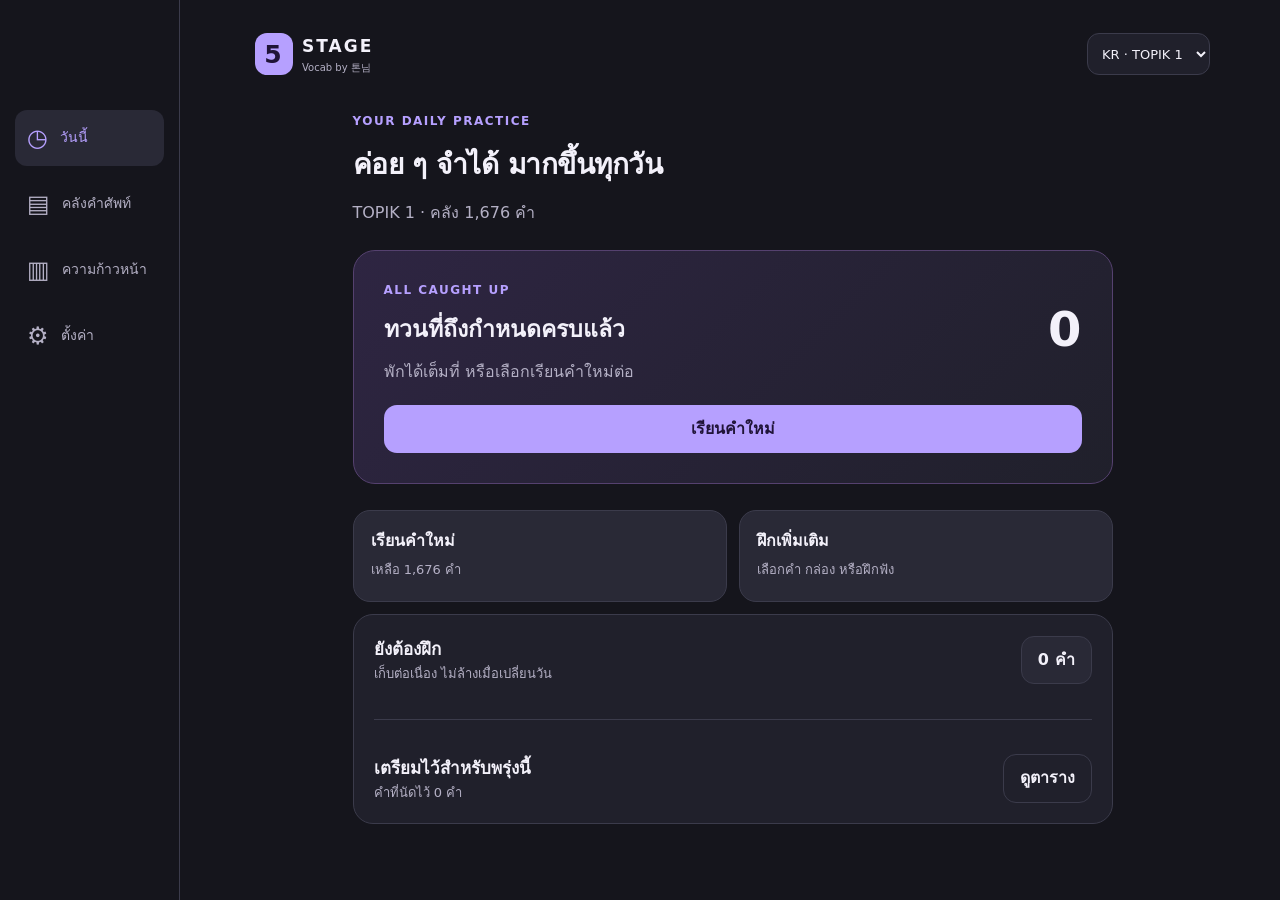
==== commit 61cfb9ae: "feat: Implement five-stage store with validation, migration, and backup functionalities - Added `sto" ====
--- a/index.html
+++ b/index.html
@@ -1,787 +1,20 @@
-<!DOCTYPE html>
+<!doctype html>
 <html lang="th">
 <head>
-  <meta charset="UTF-8" />
-  <meta name="viewport" content="width=device-width, initial-scale=1.0"/>
-  <title>Vocab by 톤님</title>
-  <link rel="preconnect" href="https://fonts.googleapis.com">
-  <link rel="preconnect" href="https://fonts.gstatic.com" crossorigin>
-  <link href="https://fonts.googleapis.com/css2?family=Outfit:wght@300;400;500;600;700;800&family=Prompt:wght@300;400;500;600;700;800&display=swap" rel="stylesheet">
-  <link rel="stylesheet" href="style.css">
-  <link rel="stylesheet" href="refresh-loading.css">
-  <link rel="stylesheet" href="sentence-practice.css">
-  <link rel="stylesheet" href="visual/visual-recall.css">
-  <link rel="manifest" href="manifest.json">
-  <script>
-    if("serviceWorker" in navigator)
-      navigator.serviceWorker.register("sw.js");
-  </script>
-  
+<meta charset="utf-8"><meta name="viewport" content="width=device-width, initial-scale=1, viewport-fit=cover"><meta name="theme-color" content="#15151c">
+<meta name="description" content="เรียนคำศัพท์อังกฤษและเกาหลี พร้อมทวนแบบเว้นระยะใน 5 Stage">
+<title>5 Stage · Vocab by 톤님</title><link rel="manifest" href="manifest.json"><link rel="icon" href="icon-192.png"><link rel="stylesheet" href="five-stage/app.css">
 </head>
-
 <body>
-<div class="card">
-
-  <!-- TOP BUTTONS -->
-  <button id="homeButton" class="home-btn hidden" onclick="showMainMenu()">🏠 หน้าหลัก</button>
-  <button id="backButton" class="back-btn hidden" onclick="backToDashboard()">หน้า SRS</button>
-  <button id="trackNavButton" class="track-nav-btn hidden" onclick="openTrackMenu()">หน้า TOPIK</button>
-
-<h2 id="appTitle" class="app-title-badge">Vocab by 톤님</h2>
-<div id="flashcardProgress" class="progress-badge hidden"></div>
-<div id="progress"          class="progress-badge hidden"></div>
-<div id="quizProgress"      class="progress-badge hidden"></div>
-
-  <div id="app">
-
-    <!-- MAIN MENU: เลือกภาษา -->
-    <div id="mainMenu" class="screen home-screen">
-      <!-- TOP: ช่องค้นหา -->
-      <div class="search-box">
-        <div class="search-filter-row">
-          <label class="search-filter-chip active" id="searchFilterChipAll">
-            <input type="checkbox" id="searchFilterAll" checked onchange="onSearchFilterAllChange()">
-            <span>ALL</span>
-          </label>
-          <label class="search-filter-chip active" id="searchFilterChipKR">
-            <input type="checkbox" id="searchFilterKR" checked onchange="onSearchFilterLangChange()">
-            <span>KR</span>
-          </label>
-          <label class="search-filter-chip active" id="searchFilterChipEN">
-            <input type="checkbox" id="searchFilterEN" checked onchange="onSearchFilterLangChange()">
-            <span>EN</span>
-          </label>
-          <button class="notif-bell-btn" id="notifBellBtn" onclick="openNotifCenter()">
-            🔔<span class="notif-badge" id="notifBadge">0</span>
-          </button>
-        </div>
-        <div class="search-input-wrap">
-          <input type="text" id="searchInput" placeholder="ค้นหาคำศัพท์..."
-            oninput="searchVocabulary()" onkeydown="handleSearchEnter(event)">
-          <button class="clear-search-btn" onclick="clearSearchInput()">✕</button>
-        </div>
-        <div id="searchResult" class="search-result hidden"></div>
-      </div>
-
-      <!-- MIDDLE: Due Review Hub (scrollable) -->
-      <div id="homeDueHub" class="home-due-hub"></div>
-
-      <!-- BOTTOM: Action Buttons -->
-      <div class="home-bottom-actions">
-        <button class="home-action-btn home-visual-btn" onclick="VisualRecall.open()">🖼️ เรียนศัพท์ด้วยภาพ · 5 Stage</button>
-        <div class="home-lang-row">
-          <button class="home-action-btn home-kr-btn" onclick="openLanguage('korean')">
-            KR ภาษาเกาหลี
-          </button>
-          <button class="home-action-btn home-en-btn" onclick="openLanguage('english')">
-            EN ภาษาอังกฤษ
-          </button>
-        </div>
-        <button class="home-action-btn home-settings-btn" onclick="openGlobalSettings()">
-          ⚙️ ตั้งค่า
-        </button>
-      </div>
-    </div>
-
-    <section id="sentencePractice" class="screen hidden" aria-label="ฝึกเติมคำในประโยค">
-      <p class="sp-note">ฝึกจากประโยคตัวอย่าง · ผลรอบนี้ไม่บันทึกลง SRS</p>
-      <div id="spSetup">
-        <label for="spLevel">ชุดคำศัพท์</label>
-        <select id="spLevel">
-          <option value="topik1">TOPIK 1</option><option value="topik2">TOPIK 2</option>
-          <option value="english_a1">English A1</option><option value="english_a2">English A2</option>
-          <option value="english_b1">English B1</option><option value="english_b2">English B2</option>
-        </select>
-        <p id="spAvailability" role="status"></p>
-        <button id="spStart" type="button">เริ่มฝึก</button>
-      </div>
-      <div id="spQuestion" class="hidden">
-        <p id="spProgress"></p>
-        <progress id="spMeter" value="0" max="20" aria-label="จำนวนข้อที่ทำแล้ว"></progress>
-        <p id="spSentence" class="sp-sentence"></p>
-        <p id="spTranslation"></p>
-        <form id="spForm">
-          <label for="spAnswer">เติมคำให้ตรงกับรูปที่ใช้ในประโยค</label>
-          <input id="spAnswer" type="text" autocomplete="off" autocapitalize="none" spellcheck="false" aria-describedby="spFeedback">
-          <button id="spCheck" type="submit">ตรวจคำตอบ</button>
-        </form>
-        <p id="spFeedback" role="status" aria-live="polite"></p>
-        <p id="spFullSentence" class="sp-sentence hidden"></p>
-        <div class="sp-actions">
-          <button id="spReveal" type="button">ดูเฉลย</button>
-          <button id="spSkip" type="button">ข้ามข้อนี้</button>
-          <button id="spNext" type="button" class="hidden">ข้อต่อไป</button>
-        </div>
-        <button id="spFinish" type="button" class="sp-secondary">จบรอบและดูผล</button>
-      </div>
-      <div id="spSummary" class="hidden" tabindex="-1">
-        <h3>ผลการฝึกรอบนี้</h3>
-        <p id="spScore"></p>
-        <ul id="spReview"></ul>
-        <button id="spAgain" type="button">เลือกชุดฝึกอีกครั้ง</button>
-      </div>
-      <button type="button" class="sp-secondary" onclick="showMainMenu()">กลับหน้าหลัก</button>
-    </section>
-
-    <section id="visualRecall" class="screen hidden" aria-label="เรียนศัพท์ด้วยภาพ">
-      <p class="vr-note">ภาพ → ความหมาย → คำศัพท์ → ประโยค · ฝึกแยกจาก SRS</p>
-      <button id="vrAutoSpeak" class="vr-audio-toggle" type="button" aria-pressed="true">🔊 อ่านอัตโนมัติ: เปิด</button>
-      <p id="vrAudioNotice" class="vr-note" role="status"></p>
-      <ol class="vr-steps" aria-label="เส้นทางการเรียน">
-        <li id="vrStep1">1 · เรียนรู้</li><li id="vrStep2">2 · นึกความหมาย</li>
-        <li id="vrStep3">3 · พิมพ์คำ</li><li id="vrStep4">4 · เรียนประโยค</li><li id="vrStep5">5 · เติมประโยค</li>
-      </ol>
-      <div id="vrOverall" class="hidden">
-        <p id="vrOverallText" role="status"></p>
-        <progress id="vrOverallMeter" max="1" value="0" aria-label="ความคืบหน้าทั้งรอบ"></progress>
-      </div>
-      <div id="vrSetup">
-        <label for="vrLevel">ชุดคำศัพท์</label>
-        <select id="vrLevel">
-          <option value="topik1">TOPIK 1</option><option value="topik2">TOPIK 2</option>
-          <option value="english_a1">English A1</option><option value="english_a2">English A2</option>
-          <option value="english_b1">English B1</option><option value="english_b2">English B2</option>
-        </select>
-        <label for="vrLimit">จำนวนคำต่อรอบ</label>
-        <select id="vrLimit"><option value="5">5 คำ</option><option value="10">10 คำ</option><option value="20">20 คำ</option></select>
-        <p id="vrAvailable" role="status"></p>
-        <p>เรียนรู้ภาพและฟังเสียง → นึกความหมาย → พิมพ์คำศัพท์ → เรียนรู้รูปคำในประโยค → เติมคำตามประโยคที่เรียน</p>
-        <button id="vrStart" type="button">เริ่มเรียน</button>
-        <details class="vr-extra"><summary>ฝึกเติมประโยคแยกเฉพาะ Stage 5</summary>
-          <p>ใช้เมื่อต้องการทบทวนประโยคอย่างเดียว โดยไม่เริ่มรอบเรียนด้วยภาพ</p>
-          <button type="button" onclick="SentencePractice.open()">เปิดแบบฝึกประโยค</button>
-        </details>
-      </div>
-      <div id="vrTransition" class="hidden" tabindex="-1">
-        <h3 id="vrTransitionTitle"></h3><p id="vrTransitionResult"></p>
-        <p id="vrTransitionHint"></p>
-        <button id="vrContinue" type="button">เริ่มด่านถัดไป</button>
-        <button id="vrTransitionFinish" type="button" class="vr-secondary">จบรอบตรงนี้และดูผล</button>
-      </div>
-      <div id="vrPlay" class="hidden">
-        <h3 id="vrStage"></h3>
-        <p id="vrStageHint" class="vr-note"></p>
-        <p id="vrProgress"></p>
-        <progress id="vrMeter" value="0" max="1" aria-label="ความคืบหน้าด่านนี้"></progress>
-        <div class="vr-study-card">
-        <div id="vrImageWrap"><img id="vrImage" alt="ภาพประกอบคำศัพท์" width="256" height="256"><p id="vrImageError" class="hidden" role="status">โหลดภาพไม่ได้ ใช้ความหมายประกอบการฝึกได้</p></div>
-        <p id="vrWord" class="vr-word"></p>
-        <p id="vrConjugation" class="vr-conjugation hidden"><span id="vrBaseWord"></span><span aria-label="เปลี่ยนเป็น"> → </span><strong id="vrInflectedWord"></strong></p>
-        <p id="vrMeaning"></p>
-        <p id="vrSentence" class="vr-sentence"></p>
-        <button id="vrSpeak" type="button">🔊 ฟังคำศัพท์</button>
-        </div>
-        <form id="vrForm" class="hidden">
-          <label id="vrAnswerLabel" for="vrAnswer">พิมพ์คำศัพท์</label>
-          <input id="vrAnswer" autocomplete="off" autocapitalize="none" spellcheck="false" aria-describedby="vrFeedback">
-          <button id="vrCheck" type="submit">ตรวจคำตอบ</button>
-        </form>
-        <p id="vrFeedback" role="status" aria-live="polite"></p>
-        <div class="vr-actions">
-          <button id="vrReveal" type="button">เปิดเฉลย</button>
-          <button id="vrKnown" type="button" class="hidden">นึกออก</button>
-          <button id="vrUnknown" type="button" class="hidden">ยังนึกไม่ออก</button>
-          <button id="vrSkip" type="button">ข้าม</button>
-          <button id="vrNext" type="button">ต่อไป</button>
-        </div>
-        <button id="vrFinish" type="button" class="vr-secondary">จบรอบและดูผล</button>
-      </div>
-      <div id="vrSummary" class="hidden" tabindex="-1">
-        <h3 id="vrSummaryTitle">ผลการเรียนรอบนี้</h3><p id="vrCoverage"></p><ul id="vrScores"></ul>
-        <h4>คำที่ควรฝึกอีกครั้ง</h4><ul id="vrReview"></ul>
-        <p class="vr-note">ผลนี้แสดงเฉพาะรอบปัจจุบัน ไม่เปลี่ยนกล่องทบทวนหรือประวัติ SRS</p>
-        <button id="vrRetry" type="button" class="hidden">ฝึกซ้ำคำที่ยังติดขัด</button>
-        <button id="vrAgain" type="button">เลือกชุดเรียนใหม่</button>
-      </div>
-      <button type="button" class="vr-secondary" onclick="showMainMenu()">กลับหน้าหลัก</button>
-    </section>
-
-    <!-- KOREAN LEVEL MENU -->
-    <div id="koreanMenu" class="screen hidden">
-      <button class="menu-btn topik-1-btn" onclick="openTopik('topik1')">
-        📘 TOPIK 1
-      </button>
-      <button class="menu-btn topik-2-btn" onclick="openTopik('topik2')">
-        📗 TOPIK 2
-      </button>
-    </div>
-
-    <!-- ENGLISH LEVEL MENU -->
-    <div id="englishMenu" class="screen hidden">
-      <button class="menu-btn english-a1-btn" onclick="openTopik('english_a1')">
-        📗 A1 — Beginner
-      </button>
-      <button class="menu-btn english-a2-btn" onclick="openTopik('english_a2')">
-        📘 A2 — Elementary
-      </button>
-      <button class="menu-btn english-b1-btn" onclick="openTopik('english_b1')">
-        📙 B1 — Intermediate
-      </button>
-      <button class="menu-btn english-b2-btn" onclick="openTopik('english_b2')">
-        📕 B2 — Upper Intermediate
-      </button>
-    </div>
-
-    <!-- SRS DASHBOARD -->
-    <div id="srsDashboard" class="screen hidden">
-      <div class="srs-top-content">
-        <div class="srs-boxes-row" id="srsBoxRow"></div>
-      </div>
-      <div class="srs-bottom-actions" id="srsActions"></div>
-    </div>
-
-    <!-- SETTINGS PANEL (SRS Settings) -->
-    <div id="settingsPanel" class="screen hidden">
-      <div class="settings-header">⚙️ ตั้งค่า (SRS)</div>
-
-      <!-- ตั้งค่า chunk -->
-      <div class="settings-section">
-        <div class="settings-title">📐 จำนวนคำต่อชุด</div>
-        <div class="settings-desc">กำหนดจำนวนคำศัพท์สำหรับการทวนในแต่ละรอบ</div>
-        <div class="settings-fields">
-          <div class="settings-field-row">
-            <label class="settings-field-label">📅 ทวนวันนี้ทีละ:</label>
-            <input type="number" id="dueChunkInput" min="5" max="50" value="15">
-            <span class="settings-field-unit">คำ</span>
-          </div>
-          <div class="settings-field-row">
-            <label class="settings-field-label">❌ ทวนคำผิดทีละ:</label>
-            <input type="number" id="wrongChunkInput" min="5" max="50" value="30">
-            <span class="settings-field-unit">คำ</span>
-          </div>
-          <div class="settings-field-row">
-            <label class="settings-field-label">🎮 ฝึกหัดทีละ:</label>
-            <input type="number" id="practiceChunkInput" min="5" max="50" value="10">
-            <span class="settings-field-unit">คำ</span>
-          </div>
-        </div>
-        <button class="settings-btn settings-btn-blue" onclick="saveSettings()" style="margin-top:8px">💾 บันทึก</button>
-      </div>
-
-      <div class="settings-divider"></div>
-
-      <!-- จัดการคำศัพท์ (Edit/Add Vocab) -->
-      <div class="settings-section">
-        <div class="settings-title">📝 จัดการคำศัพท์</div>
-        <div class="settings-desc">เพิ่มคำศัพท์ใหม่ หรือส่งออกคำศัพท์เพื่อส่งให้ AI แก้ไข</div>
-        <div style="display:flex;gap:8px;margin-top:8px">
-          <button class="settings-btn settings-btn-blue" style="flex:1;margin-top:0;background:#10b981;color:white" onclick="openAddVocabPopup()">➕ เพิ่มคำศัพท์</button>
-          <button class="settings-btn" style="flex:1;margin-top:0;background:#2563eb;color:white" onclick="exportVocabEdits()">📤 ส่งออกคำศัพท์</button>
-        </div>
-      </div>
-
-      <div class="settings-divider"></div>
-
-      <!-- เคลียร์กล่อง -->
-      <div class="settings-section">
-        <div class="settings-title">🗂 เคลียร์กล่อง (รีเซ็ตกลับกล่อง 0)</div>
-        <div class="settings-desc">เลือกกล่องที่ต้องการรีเซ็ต</div>
-        <div class="settings-checkboxes" id="clearBoxChecks">
-          <label><input type="checkbox" value="1"> กล่อง 1 (1วัน)</label>
-          <label><input type="checkbox" value="2"> กล่อง 2 (3วัน)</label>
-          <label><input type="checkbox" value="3"> กล่อง 3 (7วัน)</label>
-          <label><input type="checkbox" value="4"> กล่อง 4 (14วัน)</label>
-          <label><input type="checkbox" value="5"> กล่อง 5 (จำได้✅)</label>
-          <label><input type="checkbox" id="clearWrongBoxCheck"> กล่องคำผิด (❌)</label>
-        </div>
-        <div style="display:flex;gap:8px;margin-top:8px">
-          <button class="settings-btn settings-btn-red" style="flex:1;margin-top:0;padding:4px 12px" onclick="clearSelectedBoxes()">รีเซ็ต</button>
-          <button class="settings-btn" style="flex:1;margin-top:0;background:#6b7280;color:white;padding:4px 12px" onclick="document.querySelectorAll('#clearBoxChecks input').forEach(cb=>cb.checked=false)">ยกเลิก</button>
-        </div>
-      </div>
-    </div>
-
-    <!-- GLOBAL SETTINGS PANEL -->
-    <div id="globalSettingsPanel" class="screen hidden">
-      <span>⚙️ ตั้งค่าระบบ</span>
-      <div class="settings-divider"></div>
-       <button class="settings-home-btn" onclick="showMainMenu()"> 🏠 หน้าหลัก </button>
-       <div class="settings-divider"></div>
-
-      <!-- 🧹 SYNC VOCAB -->
-      <div class="settings-section">
-        <div class="settings-title">🧹 ซิงก์คลังคำศัพท์</div>
-        <div class="settings-desc">เพิ่มคำศัพท์ใหม่ อัปเดตความหมาย หรือตรวจสอบลบคำศัพท์เก่าโดยไม่เสียประวัติทวนเดิม</div>
-        <button id="syncVocabBtn" class="settings-btn" style="margin-top:8px;background:#0891b2;color:white;" onclick="syncVocabLibrary()">🧹 ซิงก์คลังคำศัพท์</button>
-      </div>
-
-      <div class="settings-divider"></div>
-
-      <!-- ☁️ BACKUP / RESTORE -->
-      <div class="settings-section">
-        <div class="settings-title">☁️ สำรองข้อมูล</div>
-        <div class="settings-desc">Backup ข้อมูล SRS ทั้งหมดเพื่อย้ายไปเครื่องใหม่ หรือกู้คืนภายหลัง</div>
-        <div style="display:flex;gap:8px;margin-top:8px">
-          <button class="settings-btn settings-btn-blue" style="flex:1;margin-top:0" onclick="backupData()">📤 Backup</button>
-          <button class="settings-btn" style="flex:1;margin-top:0;background:#16a34a;color:white" onclick="document.getElementById('restoreFileInput').click()">📥 Restore</button>
-        </div>
-        <input type="file" id="restoreFileInput" accept=".json" style="display:none" onchange="handleRestoreFile(event)">
-      </div>
-
-      <div class="settings-divider"></div>
-
-      <!-- อัปเดตคำศัพท์ + เคลียร์แคช -->
-      <div class="settings-section">
-        <div class="settings-title">🔄 Update</div>
-        <div class="settings-desc">Update New Version<br>(ปัดแอพทิ้งแล้วเข้าใหม่หลังอัพเดททุกครั้ง)</div>
-        <button id="updateAppBtn" class="settings-btn settings-btn-blue" onclick="syncVocabAndClearCache()">Update</button>
-      </div>
-
-      <div class="settings-divider"></div>
-
-      <!-- คืนค่าทั้งหมด -->
-      <div class="settings-section" style="border:2px solid var(--danger);background:var(--danger-light)">
-        <div class="settings-title" style="color:var(--danger)">⛔ คืนค่าทั้งหมด</div>
-        <div class="settings-desc" style="color:var(--text-muted)">รีเซ็ตทุกกล่องกลับกล่อง 0 พร้อมล้างกล่องคำผิด อัปเดตคำศัพท์ และเคลียร์แคช — ไม่สามารถย้อนกลับได้!</div>
-        <button class="settings-btn settings-btn-red" onclick="resetEverything()">⛔ คืนค่าทั้งหมด</button>
-      </div>
-    </div>
-
-    <!-- FLASHCARD GAME (ทวนวันนี้ — SRS เท่านั้น) -->
-    <div id="flashcardGame" class="screen hidden">
-      <div class="game-top-bar">
-        <button class="stop-fc-btn" onclick="stopFlashcard()">⏹ หยุดเล่น</button>
-        <button class="edit-vocab-btn" onclick="openEditCurrentWordPopup()">!</button>
-      </div>
-
-      <!-- 3D Card Container -->
-      <div id="flashcardContainer">
-        <div id="flashcardInner">
-          <!-- Front Side -->
-          <div id="flashcardFront" class="flashcard-face flashcard-front">
-            <div class="fc-word" id="fcWord"></div>
-            <button class="speak-btn" onclick="speakFlashcard()">🔊 ฟังเสียง</button>
-            <button class="flip-btn" onclick="flipCard()">ดูความหมาย</button>
-          </div>
-
-          <!-- Back Side -->
-          <div id="flashcardBack" class="flashcard-face flashcard-back">
-
-  <div class="fc-content">
-    <div class="fc-word" id="fcWordBack"></div>
-
-    <div class="fc-meaning" id="fcMeaning"></div>
-
-    <div class="fc-action-row">
-      <button class="speak-btn" onclick="speakFlashcard()">
-        🔊 ฟัง
-      </button>
-      <button class="example-btn" onclick="showFlashcardExample()">
-        📄 ดูตัวอย่าง
-      </button>
-    </div>
-  </div>
-
-  <div class="fc-buttons">
-    <button class="fc-know-btn" onclick="fcAnswer(true)">
-      ✅ จำได้
-    </button>
-
-    <button class="fc-forget-btn" onclick="fcAnswer(false)">
-      ❌ จำไม่ได้
-    </button>
-  </div>
-
+<div id="shell">
+<header class="app-header"><a href="#today" class="brand" aria-label="5 Stage หน้าวันนี้"><span class="brand-mark">5</span><span>STAGE<small>Vocab by 톤님</small></span></a><label class="level-picker"><span class="sr-only">ชุดคำศัพท์</span><select id="level"><option value="topik1">KR · TOPIK 1</option><option value="topik2">KR · TOPIK 2</option><option value="english_a1">EN · A1</option><option value="english_a2">EN · A2</option><option value="english_b1">EN · B1</option><option value="english_b2">EN · B2</option></select></label></header>
+<main id="main" tabindex="-1"><p>กำลังเปิดคลังคำศัพท์…</p></main>
+<nav id="nav" aria-label="หน้าหลัก"><a href="#today" data-page="today"><span aria-hidden="true">◷</span>วันนี้</a><a href="#library" data-page="library"><span aria-hidden="true">▤</span>คลังคำศัพท์</a><a href="#progress" data-page="progress"><span aria-hidden="true">▥</span>ความก้าวหน้า</a><a href="#settings" data-page="settings"><span aria-hidden="true">⚙</span>ตั้งค่า</a></nav>
 </div>
-        </div>
-      </div>
-
-      <!-- ด่าน 2: Fill Blank UI -->
-      <div id="fillCardUI" class="hidden">
-        <div class="fc-meaning" id="fillMeaning"></div>
-        <div class="result" id="fillResult"></div>
-        <div class="answer-input-wrap">
-          <input type="text" id="fillInput" placeholder="พิมพ์คำศัพท์เกาหลี" onkeydown="handleFillEnter(event)">
-          <button class="clear-answer-btn hidden" id="fillClearBtn" onclick="clearFillInput()">✕</button>
-        </div>
-        <button id="fillCheckBtn" class="check-answer-btn" onclick="checkFillAnswer()">ตรวจคำตอบ</button>
-      </div>
-    </div>
-
-    <!-- STAGE 2 POPUP -->
-    <div id="stage2Popup" class="stage2-overlay hidden">
-      <div class="stage2-sheet">
-        <div class="stage2-title">🎯 ด่าน 1 เสร็จแล้ว</div>
-        <div class="stage2-body">
-          <div class="stage2-heading">กำลังเข้าสู่ด่าน 2</div>
-          <div class="stage2-sub">(ฝึก Active Recall)</div>
-          <div class="stage2-desc">คำที่จะเลื่อนกล่องได้<br>ต้องผ่านด่านนี้ด้วย</div>
-        </div>
-        <button class="stage2-ok-btn" onclick="confirmStage2()">ตกลง</button>
-      </div>
-    </div>
-
-    <!-- TOMORROW WARNING POPUP — ปิดได้เฉพาะปุ่ม "พักก่อน" หรือ "เล่นต่อ" เท่านั้น -->
-    <div id="tomorrowWarningPopup" class="stage2-overlay hidden">
-      <div class="stage2-sheet">
-        <div class="stage2-title">⚠️ ภาระพรุ่งนี้สูงแล้ว</div>
-        <div class="stage2-body">
-          <div class="tw-count-badge">
-            พรุ่งนี้มีคำที่ต้องทวน
-            <span id="tomorrowWarningCount">0</span>
-            <small>คำ</small>
-          </div>
-          <div class="stage2-desc">
-            แนะนำให้พักเพื่อไม่ให้ภาระสะสมมากเกินไป
-          </div>
-        </div>
-        <div class="tw-btn-row">
-          <button class="tw-btn tw-btn-rest" onclick="cancelTomorrowWarning()">🛌 พักก่อน</button>
-          <button class="tw-btn tw-btn-continue" onclick="confirmTomorrowWarning()">▶ เล่นต่อ</button>
-        </div>
-      </div>
-    </div>
-
-    <!-- PRACTICE/WRONGBOX STAGE 2 POPUP -->
-
-    <div id="stage2TransitionPopup" class="stage2-overlay hidden">
-      <div class="stage2-sheet">
-        <div class="stage2-title">🧠 เกมเติมคำ</div>
-        <div class="stage2-body">
-          <div class="stage2-heading">Active Recall</div>
-        </div>
-        <button class="stage2-ok-btn" onclick="confirmPracticeStage2()">Go!</button>
-      </div>
-    </div>
-
-    <!-- TYPING GAME -->
-<div id="typingGame" class="screen hidden">
-  <div class="game-top-bar">
-    <button class="stop-fc-btn" onclick="stopWrongBoxGame()">⏹ หยุดเล่น</button>
-    <button class="edit-vocab-btn" onclick="openEditCurrentWordPopup()">!</button>
-  </div>
-  <div class="meaning" id="meaning"></div>
-  <div class="result" id="result"></div>
-  <div class="answer-input-wrap">
-    <input type="text" id="answerInput" placeholder="พิมพ์คำศัพท์เกาหลี" onkeydown="handleEnter(event)">
-    <button class="clear-answer-btn hidden" id="clearAnswerBtn" onclick="clearAnswerInput()">✕</button>
-  </div>
-  <button id="checkBtn" class="check-answer-btn" onclick="checkAnswer()">ตรวจคำตอบ</button>
-</div>
-
-    <!-- QUIZ GAME -->
-    <div id="quizGame" class="screen hidden">
-      <div class="game-top-bar">
-        <button class="stop-fc-btn" onclick="stopWrongBoxGame()">⏹ หยุดเล่น</button>
-        <button class="edit-vocab-btn" onclick="openEditCurrentWordPopup()">!</button>
-      </div>
-      <div class="word" id="quizWord"></div>
-      <div class="quiz-controls-row">
-        <button class="quiz-mode-btn" id="quizModeHide" onclick="setQuizWordMode('hide')">ปิดคำศัพท์</button>
-        <button class="quiz-speak-btn" id="quizSpeakBtn" onclick="speakQuizWord()">🔊 ฟัง</button>
-        <button class="quiz-mode-btn active" id="quizModeShow" onclick="setQuizWordMode('show')">โชว์คำศัพท์</button>
-      </div>
-      <div style="display: flex; justify-content: center; margin-bottom: 12px;">
-        <button id="quizNextBtn" class="speak-btn hidden" style="margin: 0; background: var(--primary); color: white;" onclick="goToNextQuiz()">ถัดไป ▶</button>
-      </div>
-      <div id="choicesContainer"></div>
-    </div>
-
-    <!-- FINISH SCREEN (ฝึกหัด / ทวนคำผิด) -->
-<div id="finishScreen" class="screen hidden" style="display:flex;flex-direction:column;height:100%;">
-  <div class="finish">🎉 จบแล้ว 🎉</div>
-  <div id="wrongAnswers" style="flex:1;min-height:0;"></div>
-  <div style="flex-shrink:0;">
-    <div style="display:flex; gap:10px; margin-top:8px;" id="finishModeSwitchContainer">
-      <button class="restart-btn switch-mode-btn" id="switchModeBtn" style="flex:1; margin:0;" onclick="switchMode()"></button>
-      <button class="restart-btn" id="nextSetOtherModeBtn" style="flex:1; margin:0;" onclick="playNextSetOtherMode()"></button>
-    </div>
-    <div style="display:flex; gap:10px; margin-top:8px;">
-      <button id="replaySetBtn" class="restart-btn" style="flex:1; margin:0;" onclick="replayCurrentMode()">เล่นชุดนี้อีกครั้ง</button>
-      <button id="nextSetBtn" class="restart-btn" style="flex:1; margin:0; background:#208deb;" onclick="playNextSet()">▶ เล่นชุดถัดไป</button>
-    </div>
-  </div>
-</div>
-
-    <!-- SRS FINISH SCREEN (ทวนวันนี้) -->
-    <div id="srsFinishScreen" class="screen hidden" style="display:flex;flex-direction:column;height:100%;">
-      <div class="finish">🎉 จบชุดนี้แล้ว!</div>
-      <div id="srsWrongAnswers" style="flex:1;min-height:0;"></div>
-      <div style="flex-shrink:0;">
-        <button id="srsNextChunkBtn" class="restart-btn next-chunk-btn" onclick="continueNextChunk()">▶ ทวนชุดถัดไป</button>
-        <button class="restart-btn" onclick="goToSRSDashboard()">🏠 หน้า SRS</button>
-      </div>
-    </div>
-
-    <!-- WRONG BOX GAME MENU (ทวนคำผิด) -->
-    <div id="wrongBoxGameMenu" class="screen hidden">
-      <div class="srs-game-info" id="wrongBoxGameInfo"></div>
-      <button class="menu-btn" style="background:#16a34a;" onclick="startWrongBoxGame('quiz')">🔤 จับคู่</button>
-    </div>
-
-    <!-- PRACTICE GAME MENU (ฝึกหัด) -->
-    <div id="practiceGameMenu" class="screen hidden">
-      <div class="srs-game-info" id="practiceGameInfo"></div>
-      <button class="menu-btn" style="background:#16a34a;" onclick="startPracticeGame('quiz')">🔤 จับคู่</button>
-<button id="practiceBoxSelectBtn" class="menu-btn practice-box-select-btn" onclick="openPracticeBoxModal()">📦 เลือกกล่องเล่น</button>
-<div id="practiceBoxFilterLabel" style="font-size:13px;color:var(--success);font-weight:700;margin-top:8px;padding:10px;background:var(--success-light);border-radius:10px;border:2px solid rgba(34,197,94,0.3);min-height:18px;"></div>
-    </div>
-
-    <!-- SRS STATS SCREEN -->
-    <div id="srsStats" class="screen hidden">
-      <div id="srsStatsContent"></div>
-      <button onclick="goToSRSDashboard()" class="menu-btn" style="margin-top:12px; background:#6b7280;">← กลับ</button>
-    </div>
-
-  </div>
-</div>
-
-  <!-- BOX INSPECTOR MODAL -->
-   <!-- PRACTICE BOX SELECTOR POPUP -->
-<div id="practiceBoxModal" class="box-inspector-overlay hidden" onclick="closePracticeBoxModal(event)">
-  <div class="box-inspector-sheet" onclick="event.stopPropagation()" style="height:auto;max-height:80vh;border-radius:20px 20px 0 0;margin-bottom:60px;">
-    <div class="box-inspector-header">
-      <div class="box-inspector-title" style="color:#16a34a;">🎮 เลือกกล่องที่จะเล่น</div>
-      <button class="box-inspector-close" onclick="closePracticeBoxModal()">✕</button>
-    </div>
-    <div style="padding:14px 18px;overflow-y:auto;flex:1;">
-      <label style="display:flex;align-items:center;gap:10px;font-size:15px;font-weight:700;padding:8px 0;border-bottom:2px solid var(--border-light);margin-bottom:8px;cursor:pointer;">
-        <input type="checkbox" id="practiceSelectAll" class="practice-checkbox" style="accent-color:var(--success);" onchange="togglePracticeSelectAll(this.checked)">
-        เลือกทั้งหมด
-      </label>
-      <div id="practiceBoxChecklist"></div>
-      <div id="practiceBoxSummary" style="text-align:center;font-size:13px;color:var(--success);font-weight:700;margin-top:12px;padding:10px;background:var(--success-light);border-radius:10px;border:2px solid rgba(34,197,94,0.3);"></div>
-    </div>
-    <div style="display:flex;gap:10px;padding:14px 18px;border-top:1px solid var(--border-light);">
-      <button onclick="clearPracticeBoxSelection()" style="flex:1;background:var(--border-light);color:var(--text-main);font-size:15px;font-weight:700;padding:12px;border-radius:10px;border:none;cursor:pointer;margin:0;">ล้าง</button>
-      <button onclick="confirmPracticeBoxSelection()" style="flex:2;background:var(--success);color:white;font-size:15px;font-weight:700;padding:12px;border-radius:10px;border:none;cursor:pointer;margin:0;">ตกลง</button>
-    </div>
-  </div>
-</div>
-
-  <div id="boxInspectorModal" class="box-inspector-overlay hidden" onclick="closeBoxInspector()">
-    <div class="box-inspector-sheet" onclick="event.stopPropagation()">
-      <div class="box-inspector-header">
-        <div id="boxInspectorTitle" class="box-inspector-title"></div>
-        <button class="box-inspector-close" onclick="closeBoxInspector()">✕</button>
-      </div>
-      <div id="boxInspectorList" class="box-inspector-list"></div>
-    </div>
-  </div>
-
-  <!-- EXAMPLE SENTENCE POPUP -->
-  <div id="examplePopup" class="box-inspector-overlay hidden" onclick="closeExamplePopup(event)">
-    <div class="box-inspector-sheet" onclick="event.stopPropagation()" style="height:auto; max-height:80vh;">
-      <div class="box-inspector-header">
-        <div class="box-inspector-title" style="color:var(--primary);">📝 ตัวอย่างประโยค</div>
-        <button class="box-inspector-close" onclick="closeExamplePopup()">✕</button>
-      </div>
-      <div id="exampleModalBody" style="overflow-y:auto; padding:20px 24px; flex:1; display:flex; flex-direction:column; gap:16px;">
-        <!-- Dynamic content will go here -->
-      </div>
-      <div style="padding:14px 20px; border-top:1px solid var(--border-light); display:flex; justify-content:center;">
-        <button onclick="closeExamplePopup()" style="width:100%; max-width:200px; background:linear-gradient(135deg, #6b7280, #4b5563); color:white; font-size:15px; font-weight:700; padding:12px; border-radius:12px; border:none; cursor:pointer; margin:0; box-shadow:0 4px 12px rgba(0,0,0,0.2); transition: transform 0.2s ease;">
-          ปิด
-        </button>
-      </div>
-    </div>
-  </div>
-
-  <!-- RESTORE PREVIEW MODAL -->
-  <div id="restoreModal" class="box-inspector-overlay hidden" onclick="closeRestoreModal(event)">
-    <div class="box-inspector-sheet" onclick="event.stopPropagation()" style="height:auto;max-height:85vh;border-radius:20px 20px 0 0">
-      <div class="box-inspector-header">
-        <div id="restoreModalTitle" class="box-inspector-title" style="color:#2563eb">📥 กู้คืนข้อมูล</div>
-        <button class="box-inspector-close" onclick="document.getElementById('restoreModal').classList.add('hidden')">✕</button>
-      </div>
-      <div id="restoreModalBody" style="overflow-y:auto;padding:16px 18px;flex:1"></div>
-      <div style="display:flex;gap:10px;padding:14px 18px;border-top:1px solid var(--border-light)">
-        <button onclick="document.getElementById('restoreModal').classList.add('hidden')" style="flex:1;background:var(--border-light);color:var(--text-main);font-size:15px;font-weight:700;padding:12px;border-radius:10px;border:none;cursor:pointer;margin:0">ยกเลิก</button>
-        <button id="restoreConfirmBtn" onclick="confirmRestore()" style="flex:2;background:var(--primary);color:white;font-size:15px;font-weight:700;padding:12px;border-radius:10px;border:none;cursor:pointer;margin:0">✅ กู้คืน</button>
-      </div>
-    </div>
-  </div>
-
-  <!-- SYNC PREVIEW MODAL -->
-  <div id="syncModal" class="box-inspector-overlay hidden" onclick="closeSyncModal(event)">
-    <div class="box-inspector-sheet" onclick="event.stopPropagation()" style="height:auto;max-height:85vh;border-radius:20px 20px 0 0">
-      <div class="box-inspector-header">
-        <div id="syncModalTitle" class="box-inspector-title" style="color:#0891b2">🧹 ซิงก์คลังคำศัพท์</div>
-        <button class="box-inspector-close" onclick="closeSyncModal()">✕</button>
-      </div>
-      <div id="syncModalBody" style="overflow-y:auto;padding:16px 18px;flex:1;font-size:14px;line-height:1.6;"></div>
-      <div style="display:flex;gap:10px;padding:14px 18px;border-top:1px solid var(--border-light)">
-        <button onclick="closeSyncModal()" style="flex:1;background:var(--border-light);color:var(--text-main);font-size:15px;font-weight:700;padding:12px;border-radius:10px;border:none;cursor:pointer;margin:0">ยกเลิก</button>
-        <button id="syncConfirmBtn" onclick="executeSyncVocab()" style="flex:2;background:#0891b2;color:white;font-size:15px;font-weight:700;padding:12px;border-radius:10px;border:none;cursor:pointer;margin:0">✅ เริ่มซิงก์</button>
-      </div>
-    </div>
-  </div>
-
-  <!-- REFRESH LOADING POPUP -->
-  <div id="refreshLoadingPopup" class="ref-load-overlay">
-    <div class="ref-load-sheet">
-      <div class="ref-load-title">Loading....</div>
-      <div class="ref-load-bar-container">
-        <div id="refLoadBar" class="ref-load-bar"></div>
-      </div>
-      <button id="refLoadConfirmBtn" class="ref-load-btn ref-load-btn-hidden" onclick="confirmRefreshPopup()">ตกลง</button>
-    </div>
-  </div>
-
-</div>
-
-<div id="newDayPopup" class="new-day-popup hidden">
-  <div class="new-day-card">
-
-    <div class="new-day-icon">🌅</div>
-
-    <div class="new-day-title">
-      วันใหม่เริ่มแล้ว
-    </div>
-
-    <div class="new-day-text">
-      รายการคำที่ต้องทวนได้รับการอัปเดตแล้ว
-    </div>
-
-    <div class="new-day-actions">
-      <button class="new-day-btn cancel"
-              onclick="closeNewDayPopup()">
-        ปิด
-      </button>
-
-      <button class="new-day-btn confirm"
-              onclick="goHomeFromNewDayPopup()">
-        ไปหน้าแรก
-      </button>
-    </div>
-
-  </div>
-</div>
-
-</div>
-
-<!-- EDIT VOCAB MODAL -->
-<div id="editVocabModal" class="box-inspector-overlay hidden" onclick="closeEditVocabModal(event)">
-  <div class="box-inspector-sheet" onclick="event.stopPropagation()" style="height:auto; max-height:85vh; border-radius:20px 20px 0 0; margin-bottom: 0;">
-    <div class="box-inspector-header">
-      <div class="box-inspector-title" style="color:var(--warning-hover)">✏️ แก้ไขคำแปล</div>
-      <button class="box-inspector-close" onclick="closeEditVocabModal()">✕</button>
-    </div>
-    <div style="padding:20px 24px; overflow-y:auto; display:flex; flex-direction:column; gap:16px; text-align:left;">
-      <div>
-        <label style="font-size:13px; color:var(--text-muted); font-weight:700; display:block; margin-bottom:6px;">คำศัพท์</label>
-        <input type="text" id="editVocabWord" readonly style="background:var(--border-light); cursor:not-allowed;" />
-      </div>
-      <div>
-        <label style="font-size:13px; color:var(--text-muted); font-weight:700; display:block; margin-bottom:6px;">ความหมายปัจจุบัน</label>
-        <input type="text" id="editVocabMeaning" placeholder="ป้อนความหมายใหม่ที่นี่..." />
-      </div>
-    </div>
-    <div style="display:flex; gap:10px; padding:14px 20px; border-top:1px solid var(--border-light)">
-      <button onclick="closeEditVocabModal()" style="flex:1; background:var(--border-light); color:var(--text-main); font-size:15px; font-weight:700; padding:12px; border-radius:10px; border:none; cursor:pointer; margin:0">ยกเลิก</button>
-      <button onclick="saveVocabEdit()" style="flex:2; background:var(--warning-hover); color:var(--color-black); font-size:15px; font-weight:700; padding:12px; border-radius:10px; border:none; cursor:pointer; margin:0">ตกลง</button>
-    </div>
-  </div>
-</div>
-
-<!-- ADD VOCAB MODAL -->
-<div id="addVocabModal" class="box-inspector-overlay hidden" onclick="closeAddVocabModal(event)">
-  <div class="box-inspector-sheet" onclick="event.stopPropagation()" style="height:auto; max-height:85vh; border-radius:20px 20px 0 0; margin-bottom: 0;">
-    <div class="box-inspector-header">
-      <div class="box-inspector-title" style="color:var(--success)">➕ เพิ่มคำศัพท์ใหม่</div>
-      <button class="box-inspector-close" onclick="closeAddVocabModal()">✕</button>
-    </div>
-    <div style="padding:20px 24px; overflow-y:auto; display:flex; flex-direction:column; gap:16px; text-align:left;">
-      <input type="hidden" id="addVocabLevelId" value="" />
-      <div>
-        <label style="font-size:13px; color:var(--text-muted); font-weight:700; display:block; margin-bottom:6px;">คำศัพท์</label>
-        <input type="text" id="addVocabWord" placeholder="พิมพ์คำศัพท์..." />
-      </div>
-      <div>
-        <label style="font-size:13px; color:var(--text-muted); font-weight:700; display:block; margin-bottom:6px;">ความหมาย</label>
-        <input type="text" id="addVocabMeaning" placeholder="พิมพ์ความหมาย..." />
-      </div>
-    </div>
-    <div style="display:flex; gap:10px; padding:14px 20px; border-top:1px solid var(--border-light)">
-      <button onclick="closeAddVocabModal()" style="flex:1; background:var(--border-light); color:var(--text-main); font-size:15px; font-weight:700; padding:12px; border-radius:10px; border:none; cursor:pointer; margin:0">ยกเลิก</button>
-      <button onclick="saveVocabAdd()" style="flex:2; background:var(--success); color:white; font-size:15px; font-weight:700; padding:12px; border-radius:10px; border:none; cursor:pointer; margin:0">ตกลง</button>
-    </div>
-  </div>
-</div>
-
-<!-- EXPORT CONFIRM MODAL -->
-<div id="exportConfirmModal" class="box-inspector-overlay hidden" onclick="closeExportConfirmModal(event)">
-  <div class="box-inspector-sheet" onclick="event.stopPropagation()" style="height:auto; max-height:85vh; border-radius:20px 20px 0 0; margin-bottom: 0;">
-    <div class="box-inspector-header">
-      <div class="box-inspector-title" style="color:var(--danger)">📥 ดาวน์โหลดเรียบร้อยแล้วหรือไม่?</div>
-      <button class="box-inspector-close" onclick="closeExportConfirmModal()">✕</button>
-    </div>
-    <div id="exportConfirmText" style="padding:20px 24px; text-align:center; font-size:15px; color:var(--text-main); line-height:1.6; white-space:pre-line;">
-      ดาวน์โหลดไฟล์เรียบร้อยแล้วหรือไม่? หากเสร็จสิ้นแล้วระบบจะล้างรายการรอแก้ไขของระดับนี้
-    </div>
-    <div style="display:flex; gap:10px; padding:14px 20px; border-top:1px solid var(--border-light)">
-      <button onclick="closeExportConfirmModal()" style="flex:1; background:var(--border-light); color:var(--text-main); font-size:15px; font-weight:700; padding:12px; border-radius:10px; border:none; cursor:pointer; margin:0">ยังไม่</button>
-      <button onclick="confirmClearEdits()" style="flex:2; background:var(--danger); color:white; font-size:15px; font-weight:700; padding:12px; border-radius:10px; border:none; cursor:pointer; margin:0">ใช่ ลบข้อมูล</button>
-    </div>
-  </div>
-</div>
-
-<!-- SEARCH ADD LEVEL SELECT MODAL -->
-<div id="searchAddLevelModal" class="box-inspector-overlay hidden" onclick="closeSearchAddLevelModal(event)">
-  <div class="box-inspector-sheet vocab-center-modal" onclick="event.stopPropagation()">
-    <div class="box-inspector-header">
-      <div class="box-inspector-title">เลือกระดับคำศัพท์</div>
-      <button class="box-inspector-close" onclick="closeSearchAddLevelModal()">✕</button>
-    </div>
-    <div style="padding:20px 24px; display:flex; flex-direction:column; gap:12px;">
-      <label class="level-radio-row"><input type="radio" name="searchAddLevel" value="topik1"> <span>TOPIK 1</span></label>
-      <label class="level-radio-row"><input type="radio" name="searchAddLevel" value="topik2"> <span>TOPIK 2</span></label>
-      <label class="level-radio-row"><input type="radio" name="searchAddLevel" value="english_a1"> <span>EN A1</span></label>
-      <label class="level-radio-row"><input type="radio" name="searchAddLevel" value="english_a2"> <span>EN A2</span></label>
-      <label class="level-radio-row"><input type="radio" name="searchAddLevel" value="english_b1"> <span>EN B1</span></label>
-      <label class="level-radio-row"><input type="radio" name="searchAddLevel" value="english_b2"> <span>EN B2</span></label>
-    </div>
-    <div style="display:flex; gap:10px; padding:14px 20px; border-top:1px solid var(--border-light)">
-      <button onclick="closeSearchAddLevelModal()" style="flex:1; background:var(--border-light); color:var(--text-main); font-size:15px; font-weight:700; padding:12px; border-radius:10px; border:none; cursor:pointer; margin:0">ยกเลิก</button>
-      <button onclick="confirmSearchAddLevel()" style="flex:2; background:var(--primary); color:white; font-size:15px; font-weight:700; padding:12px; border-radius:10px; border:none; cursor:pointer; margin:0">ถัดไป →</button>
-    </div>
-  </div>
-</div>
-
-<!-- NOTIFICATION CENTER MODAL -->
-<div id="notifCenterModal" class="box-inspector-overlay hidden" onclick="closeNotifCenter(event)">
-  <div class="box-inspector-sheet vocab-center-modal" onclick="event.stopPropagation()">
-    <div class="box-inspector-header">
-      <div class="box-inspector-title">🔔 คำศัพท์รอส่งออก</div>
-      <button class="box-inspector-close" onclick="closeNotifCenter()">✕</button>
-    </div>
-    <div id="notifCenterBody" style="padding:16px 20px; display:flex; flex-direction:column; gap:12px; max-height:60vh; overflow-y:auto;"></div>
-    <div style="padding:14px 20px; border-top:1px solid var(--border-light);">
-      <button id="notifExportAllBtn" onclick="exportAllVocabEdits()" style="width:100%; background:linear-gradient(135deg,#8B5CF6,#6D28D9); color:white; font-size:15px; font-weight:700; padding:13px; border-radius:12px; border:none; cursor:pointer; display:none;">📦 ส่งออกทั้งหมด</button>
-    </div>
-  </div>
-</div>
-
-<!-- VOCAB DETAILS MODAL -->
-<div id="vocabDetailsModal" class="box-inspector-overlay hidden" onclick="closeVocabDetails(event)">
-  <div class="box-inspector-sheet vocab-center-modal" onclick="event.stopPropagation()">
-    <div class="box-inspector-header">
-      <div class="box-inspector-title" id="vocabDetailsTitle">รายละเอียด</div>
-      <button class="box-inspector-close" onclick="closeVocabDetails()">✕</button>
-    </div>
-    <div id="vocabDetailsBody" style="padding:16px 20px; display:flex; flex-direction:column; gap:8px; max-height:65vh; overflow-y:auto;"></div>
-    <div style="padding:14px 20px; border-top:1px solid var(--border-light);">
-      <button onclick="closeVocabDetails()" style="width:100%; background:var(--border-light); color:var(--text-main); font-size:15px; font-weight:700; padding:12px; border-radius:10px; border:none; cursor:pointer;">ปิด</button>
-    </div>
-  </div>
-</div>
-
-<script src="flashcard1.js"></script>
-<script src="flashcard2.js"></script>
-<script src="flashcard_en_a1.js"></script>
-<script src="flashcard_en_a2.js"></script>
-<script src="flashcard_en_b1.js"></script>
-<script src="flashcard_en_b2.js"></script>
-<script src="vocabulary-catalog.js"></script>
-<script src="sentence-engine.js"></script>
-<script src="srs.js"></script>
-<script src="game.js"></script>
-<script src="navigation.js"></script>
-<script src="sentence-practice.js"></script>
-<script src="visual/visual-engine.js"></script>
-<script src="visual/visual-recall.js"></script>
-<script src="vocab_editor.js"></script>
-<script src="app.js"></script>
-
-</body>
-</html>
+<div id="toast" role="status" aria-live="polite" hidden></div>
+<dialog id="dialog" aria-labelledby="dialog-title"><div class="dialog-heading"><h2 id="dialog-title"></h2><button type="button" data-action="close-dialog" class="icon-button" aria-label="ปิด">✕</button></div><div id="dialog-body"></div></dialog>
+<input id="restore-file" type="file" accept=".json,application/json" hidden>
+<script src="flashcard1.js"></script><script src="flashcard2.js"></script><script src="flashcard_en_a1.js"></script><script src="flashcard_en_a2.js"></script><script src="flashcard_en_b1.js"></script><script src="flashcard_en_b2.js"></script>
+<script src="vocabulary-catalog.js"></script><script src="sentence-engine.js"></script><script src="visual/visual-engine.js"></script><script src="five-stage/scheduler.js"></script><script src="five-stage/store.js"></script><script src="five-stage/session.js"></script><script src="five-stage/audio.js"></script><script src="five-stage/app.js"></script>
+<noscript>กรุณาเปิด JavaScript เพื่อใช้งานแอป</noscript>
+</body></html>
--- a/five-stage/app.css
+++ b/five-stage/app.css
@@ -0,0 +1,7 @@
+:root{color-scheme:dark;--bg:#15151c;--panel:#20202b;--panel2:#292936;--line:#3b3b4b;--text:#f3f1fa;--muted:#b4b0c5;--purple:#b6a0ff;--gold:#f1d28b;--green:#8bdfb3;--red:#ffaaa9;--safe:env(safe-area-inset-bottom,0px);font-family:system-ui,-apple-system,'Segoe UI',Tahoma,sans-serif;background:var(--bg);color:var(--text);font-size:16px;line-height:1.65}
+*{box-sizing:border-box}body{margin:0}button,input,select,textarea{font:inherit;color:inherit}button,a,input,select,textarea{-webkit-tap-highlight-color:transparent}button,a{touch-action:manipulation}button{cursor:pointer;min-height:46px;border:1px solid var(--line);border-radius:13px;background:var(--panel2);padding:10px 16px;font-weight:600}button:disabled{opacity:.5;cursor:default}button.primary{background:var(--purple);color:#201438;border-color:transparent}button.quiet{background:transparent}button.danger{color:var(--red);border-color:#79484d}button.icon-button{min-width:46px;padding:8px}button.wide{width:100%}a{color:inherit;text-decoration:none}input,select,textarea{width:100%;min-width:0;min-height:46px;border:1px solid var(--line);border-radius:12px;background:var(--bg);padding:11px 12px;font-size:16px}textarea{resize:vertical;min-height:90px}input[type=checkbox],input[type=radio]{width:22px;height:22px;min-height:0;accent-color:var(--purple);flex-shrink:0}label.field{display:flex;flex-direction:column;gap:7px;margin:16px 0}label.check{display:flex;align-items:center;gap:10px;min-height:46px}fieldset{border:0;padding:0;margin:16px 0}legend{font-weight:600;margin-bottom:8px}h1,h2,h3,p{margin:0}h1{font-size:28px;line-height:1.3;letter-spacing:-.5px}h2{font-size:20px;line-height:1.45}h3{font-size:17px}p+p{margin-top:10px}small,.small{font-size:13px}.muted{color:var(--muted)}.eyebrow{font-size:12px;text-transform:uppercase;letter-spacing:1.5px;color:var(--purple);font-weight:700}.gold{color:var(--gold)}.success{color:var(--green)}.error{color:var(--red)}.sr-only{position:absolute;width:1px;height:1px;overflow:hidden;clip-path:inset(50%)}[hidden]{display:none!important}:focus-visible{outline:3px solid var(--purple);outline-offset:3px}.stack{display:flex;flex-direction:column;gap:16px}.row{display:flex;gap:10px;align-items:center;flex-wrap:wrap}.between{justify-content:space-between}.grow{flex:1}.grid{display:grid;grid-template-columns:repeat(2,minmax(0,1fr));gap:12px}.panel{background:var(--panel);border:1px solid var(--line);border-radius:20px;padding:20px}.section-title{margin:26px 0 12px}.divider{border:0;border-top:1px solid var(--line);margin:18px 0}.badge{display:inline-flex;align-items:center;padding:3px 9px;border-radius:7px;background:var(--panel2);color:var(--muted);font-size:12px;gap:5px}.badge.accent{color:var(--purple)}.number{font-size:34px;line-height:1.2;font-weight:650;font-variant-numeric:tabular-nums}.empty{padding:28px 16px;text-align:center}.empty p{color:var(--muted);margin:10px 0 20px}details summary{cursor:pointer;min-height:44px;display:flex;align-items:center;gap:8px;color:var(--purple)}details summary:before{content:'+'}details[open] summary:before{content:'−'}
+#shell{max-width:1200px;margin:auto}.app-header{display:flex;align-items:center;justify-content:space-between;gap:10px;padding:20px 20px 12px;padding-top:max(20px,env(safe-area-inset-top))}.brand{display:flex;align-items:center;gap:9px;font-size:17px;font-weight:750;letter-spacing:2px}.brand-mark{display:grid;place-items:center;background:var(--purple);color:#201438;width:38px;height:42px;border-radius:12px;font-size:25px}.brand small{display:block;letter-spacing:0;font-size:10px;font-weight:400;color:var(--muted)}.level-picker{max-width:165px}.level-picker select{font-size:13px;padding:8px 10px;background:var(--panel);min-height:42px}#main{padding:20px 20px calc(105px + var(--safe));max-width:820px;margin:auto;min-height:70dvh}#nav{position:fixed;bottom:0;left:0;right:0;z-index:10;display:grid;grid-template-columns:repeat(4,1fr);padding:6px 8px calc(7px + var(--safe));background:var(--bg);border-top:1px solid var(--line)}#nav a{min-height:56px;font-size:11px;color:var(--muted);display:flex;flex-direction:column;align-items:center;justify-content:center;gap:1px;border-radius:12px}#nav a span{font-size:24px;line-height:1.2}#nav a[aria-current=page]{background:var(--panel2);color:var(--purple)}.hero{margin-top:24px;padding:24px;background:linear-gradient(135deg,#2e2542,var(--panel));border:1px solid #55416f;border-radius:22px}.hero h2{font-size:23px;margin:10px 0}.hero button{margin-top:20px}.hero .number{font-size:48px}.shortcut{padding:17px;text-align:left;display:flex;flex-direction:column;gap:4px;border-radius:17px;min-height:92px}.shortcut small{color:var(--muted);font-weight:400}.list{list-style:none;padding:0;margin:0}.word-row{display:flex;gap:10px;align-items:center;border-bottom:1px solid var(--line);padding:14px 0}.word-row:last-child{border:0}.word-row button.word-link{text-align:left;flex:1;min-width:0;background:transparent;border:0;padding:2px 0;font-weight:400}.word-name{font-weight:650;font-size:18px;overflow-wrap:anywhere}.word-row small{display:block;color:var(--muted)}.word-meta{display:flex;gap:6px;flex-wrap:wrap;margin-top:5px}.filterbar{display:flex;flex-direction:column;gap:10px;margin:20px 0}.filterbar .row select{flex:1;min-width:100px}.box-grid{display:grid;grid-template-columns:repeat(3,minmax(0,1fr));gap:10px}.box-button{display:flex;flex-direction:column;align-items:flex-start;padding:14px;gap:3px;font-weight:400}.box-button strong{font-size:27px}.box-button small{color:var(--muted)}.selected-bar{position:sticky;bottom:80px;z-index:5;background:var(--panel2);border:1px solid var(--purple);border-radius:14px;padding:12px;display:flex;align-items:center;justify-content:space-between;gap:8px}.trend-row{display:grid;grid-template-columns:85px 1fr 40px;align-items:center;gap:12px;font-size:13px;padding:6px 0}.bar{height:6px;background:var(--panel2);border-radius:10px;overflow:hidden}.bar>span{height:100%;display:block;background:var(--purple);border-radius:10px}.settings-group button{width:100%;display:flex;justify-content:space-between;text-align:left;margin-top:8px}.settings-group .check{justify-content:space-between}.settings-group .check input{order:2}
+body.studying #nav{display:none}body.studying #main{max-width:680px;padding-bottom:calc(24px + var(--safe))}body.studying .level-picker{visibility:hidden}.study-head{display:flex;justify-content:space-between;align-items:center;gap:10px}.study-progress{height:5px;border-radius:4px;background:var(--panel2);margin:14px 0 24px;overflow:hidden}.study-progress>span{display:block;height:100%;background:var(--purple)}.study-label{display:flex;justify-content:space-between;align-items:center;margin-bottom:15px}.study-card{text-align:center;display:flex;flex-direction:column;align-items:center;gap:15px;padding:28px 20px;min-height:220px}.study-card img{width:min(210px,100%);aspect-ratio:1;object-fit:contain;border-radius:15px}.study-card .word{font-size:clamp(28px,8vw,40px);font-weight:700;color:var(--gold);overflow-wrap:anywhere;line-height:1.4}.study-card .meaning{font-size:20px}.study-card .sentence{font-size:clamp(20px,5.5vw,26px);line-height:1.8;overflow-wrap:anywhere}.study-card mark{background:#53442b;color:var(--gold);border-radius:5px;padding:1px 4px}.answer-form{margin-top:20px}.answer-form label{display:block;margin-bottom:8px}.answer-form input{font-size:20px;padding:14px;min-height:58px}.answer-form .primary{width:100%;margin-top:12px;min-height:50px}.study-secondary{display:flex;justify-content:space-between;gap:10px;margin-top:10px}.study-secondary button{font-size:14px;background:transparent;border:0;color:var(--muted)}.feedback{margin-top:18px;padding:18px;border-radius:16px;background:var(--panel);border-left:3px solid var(--purple)}.feedback.correct{border-color:var(--green)}.feedback.incorrect{border-color:var(--red)}.feedback .answer{font-size:23px;font-weight:650;color:var(--gold);overflow-wrap:anywhere}.study-footer{display:flex;justify-content:space-between;align-items:center;margin-top:18px}.summary-metrics{display:grid;grid-template-columns:repeat(3,1fr);gap:8px;text-align:center;margin:24px 0}.summary-metrics .number{font-size:30px}.summary-metrics small{display:block;color:var(--muted)}
+dialog{color:var(--text);background:var(--panel);border:1px solid var(--line);border-radius:24px 24px 0 0;width:min(100%,600px);max-height:90dvh;margin:auto auto 0;padding:20px;padding-bottom:calc(24px + var(--safe));overscroll-behavior:contain}dialog::backdrop{background:#07070dbb;backdrop-filter:blur(4px)}.dialog-heading{display:flex;align-items:center;justify-content:space-between;gap:12px;margin-bottom:14px}.dialog-heading h2{font-size:20px}#dialog-body{overflow-wrap:anywhere}#dialog-body .actions{display:flex;gap:10px;flex-wrap:wrap;margin-top:20px}#dialog-body .actions>button{flex:1}.dialog-note{padding:12px;background:var(--bg);border-radius:12px;color:var(--muted);font-size:14px}.editor-preview{padding:16px;border-radius:12px;background:var(--bg);overflow-wrap:anywhere}#toast{position:fixed;z-index:40;bottom:calc(90px + var(--safe));left:50%;transform:translateX(-50%);width:max-content;max-width:calc(100% - 32px);background:#f1edfa;color:#241a33;padding:12px 18px;border-radius:13px;box-shadow:0 5px 30px #0005;font-size:14px}body.studying #toast{bottom:calc(20px + var(--safe))}.notice{padding:14px;border-radius:12px;background:#372a29;color:#f4ccad;margin:14px 0;font-size:14px}.wrap{overflow-wrap:anywhere}
+@media(min-width:900px){#shell{padding-left:185px}.app-header{padding:32px 30px 10px}#main{padding:25px 30px 50px}#nav{right:auto;top:0;bottom:0;width:180px;display:flex;flex-direction:column;gap:10px;padding:110px 15px 20px;border-top:0;border-right:1px solid var(--line)}#nav a{flex-direction:row;justify-content:flex-start;gap:12px;padding:12px;font-size:14px}body.studying #shell{padding-left:0}dialog{margin:auto;border-radius:22px;max-height:85dvh}.selected-bar{bottom:20px}.hero{padding:30px}}
+@media(max-width:360px){.app-header{padding-left:14px;padding-right:14px}#main{padding-left:14px;padding-right:14px}.panel,.study-card{padding:17px}.level-picker{max-width:145px}.hero{padding:20px}.brand{font-size:14px}.brand small{font-size:9px}#nav a{font-size:10px}.study-card img{width:160px}}@media(max-height:720px){.study-card img{width:145px}.study-card{padding:18px;min-height:170px;gap:10px}.study-progress{margin-bottom:15px}}@media(prefers-reduced-motion:reduce){*{scroll-behavior:auto!important;animation:none!important;transition:none!important}}
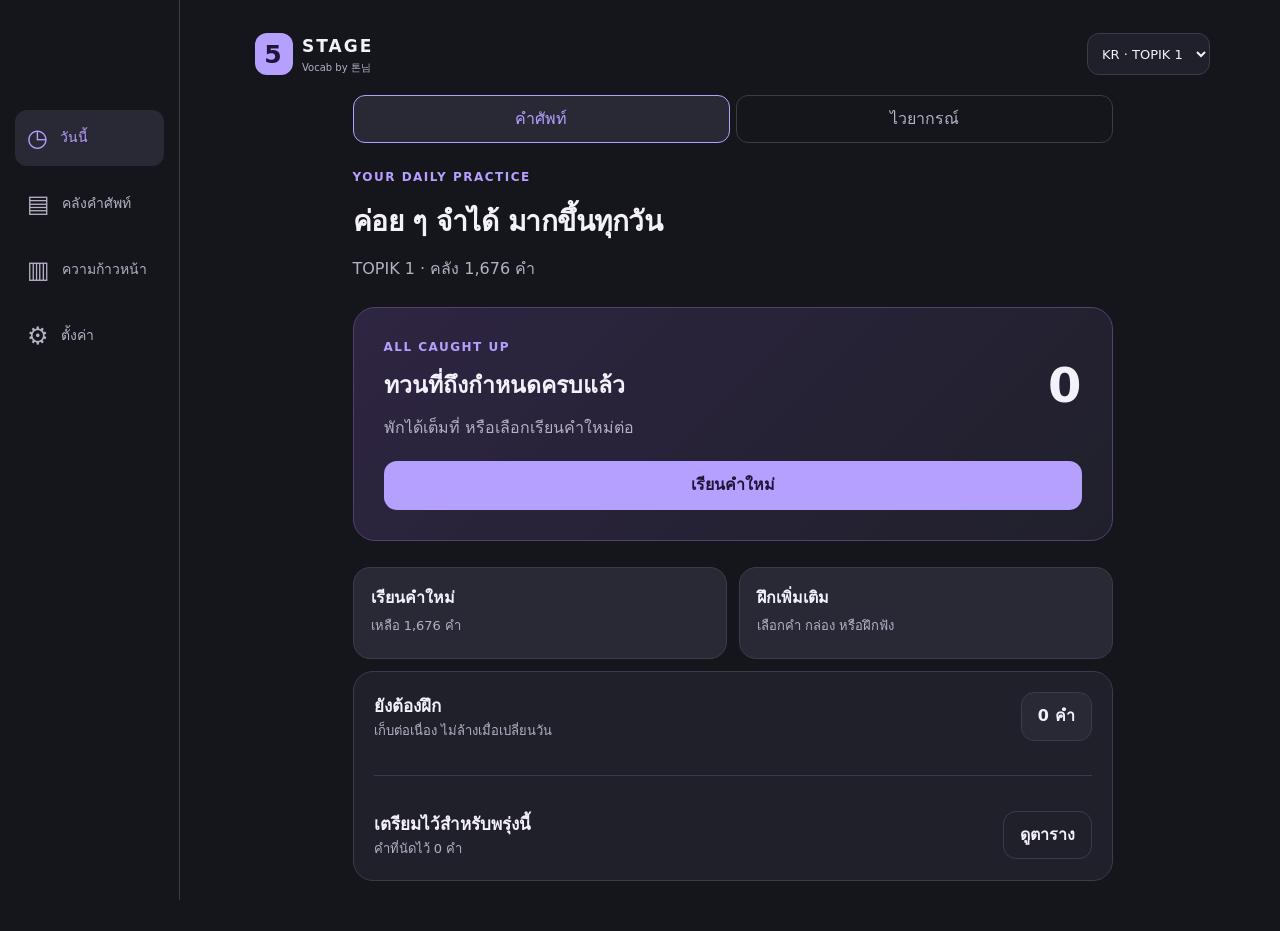
==== commit 26214492: "Add new WEBP images for visual assets - Added visual/images/0368.webp - Added visual/images/0369.web" ====
--- a/index.html
+++ b/index.html
@@ -2,12 +2,13 @@
 <html lang="th">
 <head>
 <meta charset="utf-8"><meta name="viewport" content="width=device-width, initial-scale=1, viewport-fit=cover"><meta name="theme-color" content="#15151c">
-<meta name="description" content="เรียนคำศัพท์อังกฤษและเกาหลี พร้อมทวนแบบเว้นระยะใน 5 Stage">
+<meta name="description" content="เรียนคำศัพท์และไวยากรณ์เกาหลี พร้อมทวนแบบเว้นระยะใน 5 Stage">
 <title>5 Stage · Vocab by 톤님</title><link rel="manifest" href="manifest.json"><link rel="icon" href="icon-192.png"><link rel="stylesheet" href="five-stage/app.css">
 </head>
 <body>
 <div id="shell">
 <header class="app-header"><a href="#today" class="brand" aria-label="5 Stage หน้าวันนี้"><span class="brand-mark">5</span><span>STAGE<small>Vocab by 톤님</small></span></a><label class="level-picker"><span class="sr-only">ชุดคำศัพท์</span><select id="level"><option value="topik1">KR · TOPIK 1</option><option value="topik2">KR · TOPIK 2</option><option value="english_a1">EN · A1</option><option value="english_a2">EN · A2</option><option value="english_b1">EN · B1</option><option value="english_b2">EN · B2</option></select></label></header>
+<div id="mode-switch" class="mode-switch" role="navigation" aria-label="เลือกวิชา"><a href="#today" data-mode="vocabulary">คำศัพท์</a><a href="#grammar-today" data-mode="grammar">ไวยากรณ์</a></div>
 <main id="main" tabindex="-1"><p>กำลังเปิดคลังคำศัพท์…</p></main>
 <nav id="nav" aria-label="หน้าหลัก"><a href="#today" data-page="today"><span aria-hidden="true">◷</span>วันนี้</a><a href="#library" data-page="library"><span aria-hidden="true">▤</span>คลังคำศัพท์</a><a href="#progress" data-page="progress"><span aria-hidden="true">▥</span>ความก้าวหน้า</a><a href="#settings" data-page="settings"><span aria-hidden="true">⚙</span>ตั้งค่า</a></nav>
 </div>
@@ -15,6 +16,6 @@
 <dialog id="dialog" aria-labelledby="dialog-title"><div class="dialog-heading"><h2 id="dialog-title"></h2><button type="button" data-action="close-dialog" class="icon-button" aria-label="ปิด">✕</button></div><div id="dialog-body"></div></dialog>
 <input id="restore-file" type="file" accept=".json,application/json" hidden>
 <script src="flashcard1.js"></script><script src="flashcard2.js"></script><script src="flashcard_en_a1.js"></script><script src="flashcard_en_a2.js"></script><script src="flashcard_en_b1.js"></script><script src="flashcard_en_b2.js"></script>
-<script src="vocabulary-catalog.js"></script><script src="sentence-engine.js"></script><script src="visual/visual-engine.js"></script><script src="five-stage/scheduler.js"></script><script src="five-stage/store.js"></script><script src="five-stage/session.js"></script><script src="five-stage/audio.js"></script><script src="five-stage/app.js"></script>
+<script src="vocabulary-catalog.js"></script><script src="sentence-engine.js"></script><script src="visual/visual-engine.js"></script><script src="five-stage/scheduler.js"></script><script src="grammar/scheduler.js"></script><script src="five-stage/store.js"></script><script src="five-stage/session.js"></script><script src="five-stage/audio.js"></script><script src="grammar/generated/content.js"></script><script src="grammar/catalog.js"></script><script src="grammar/session.js"></script><script src="grammar/integration.js"></script><script src="grammar/ui.js"></script><script src="five-stage/app.js"></script>
 <noscript>กรุณาเปิด JavaScript เพื่อใช้งานแอป</noscript>
 </body></html>
--- a/five-stage/app.css
+++ b/five-stage/app.css
@@ -5,3 +5,6 @@
 dialog{color:var(--text);background:var(--panel);border:1px solid var(--line);border-radius:24px 24px 0 0;width:min(100%,600px);max-height:90dvh;margin:auto auto 0;padding:20px;padding-bottom:calc(24px + var(--safe));overscroll-behavior:contain}dialog::backdrop{background:#07070dbb;backdrop-filter:blur(4px)}.dialog-heading{display:flex;align-items:center;justify-content:space-between;gap:12px;margin-bottom:14px}.dialog-heading h2{font-size:20px}#dialog-body{overflow-wrap:anywhere}#dialog-body .actions{display:flex;gap:10px;flex-wrap:wrap;margin-top:20px}#dialog-body .actions>button{flex:1}.dialog-note{padding:12px;background:var(--bg);border-radius:12px;color:var(--muted);font-size:14px}.editor-preview{padding:16px;border-radius:12px;background:var(--bg);overflow-wrap:anywhere}#toast{position:fixed;z-index:40;bottom:calc(90px + var(--safe));left:50%;transform:translateX(-50%);width:max-content;max-width:calc(100% - 32px);background:#f1edfa;color:#241a33;padding:12px 18px;border-radius:13px;box-shadow:0 5px 30px #0005;font-size:14px}body.studying #toast{bottom:calc(20px + var(--safe))}.notice{padding:14px;border-radius:12px;background:#372a29;color:#f4ccad;margin:14px 0;font-size:14px}.wrap{overflow-wrap:anywhere}
 @media(min-width:900px){#shell{padding-left:185px}.app-header{padding:32px 30px 10px}#main{padding:25px 30px 50px}#nav{right:auto;top:0;bottom:0;width:180px;display:flex;flex-direction:column;gap:10px;padding:110px 15px 20px;border-top:0;border-right:1px solid var(--line)}#nav a{flex-direction:row;justify-content:flex-start;gap:12px;padding:12px;font-size:14px}body.studying #shell{padding-left:0}dialog{margin:auto;border-radius:22px;max-height:85dvh}.selected-bar{bottom:20px}.hero{padding:30px}}
 @media(max-width:360px){.app-header{padding-left:14px;padding-right:14px}#main{padding-left:14px;padding-right:14px}.panel,.study-card{padding:17px}.level-picker{max-width:145px}.hero{padding:20px}.brand{font-size:14px}.brand small{font-size:9px}#nav a{font-size:10px}.study-card img{width:160px}}@media(max-height:720px){.study-card img{width:145px}.study-card{padding:18px;min-height:170px;gap:10px}.study-progress{margin-bottom:15px}}@media(prefers-reduced-motion:reduce){*{scroll-behavior:auto!important;animation:none!important;transition:none!important}}
+
+/* Grammar shares the shell; reading and assessment have distinct visual states. */
+.mode-switch{display:flex;gap:6px;max-width:760px;margin:8px auto 0;padding:0 20px}.mode-switch a{flex:1;text-align:center;padding:10px 16px;border-radius:12px;color:var(--muted);border:1px solid var(--line);min-height:46px}.mode-switch a[aria-current=page]{background:var(--panel2);color:var(--purple);border-color:var(--purple)}.g-description{margin-top:12px}.g-track{max-width:400px}.g-lessons{display:grid;grid-template-columns:repeat(2,minmax(0,1fr));gap:14px}.g-lesson{display:flex;flex-direction:column;gap:10px;min-width:0}.g-lesson .row:last-child{margin-top:auto}.g-lesson h2{color:var(--gold);overflow-wrap:anywhere}.g-example{padding:18px;border-radius:14px;background:var(--bg);border-left:3px solid var(--purple)}.g-korean{font-size:clamp(22px,5vw,30px);line-height:1.7;overflow-wrap:anywhere;word-break:keep-all}.g-options{display:flex;flex-direction:column;gap:10px}.g-options .check{align-items:flex-start;padding:14px;border:1px solid var(--line);border-radius:14px;background:var(--panel);font-weight:400}.g-options .check:has(input:checked){border-color:var(--purple);background:var(--panel2)}.g-options input{margin-top:3px}.g-study-actions{display:flex;gap:8px;flex-wrap:wrap;margin-top:18px}.g-study-actions button{font-size:14px;flex:1 1 40%}.g-answer-review{margin:12px 0}.g-glossary{font-size:16px}.g-lesson .badge,.g-lesson .small,.g-study-actions,.g-description{font-size:14px}#grammar-answer input[type=text],#g-answer{font-size:21px;min-height:54px}.g-lesson button{white-space:normal}body.studying .app-header{padding-bottom:4px}body.studying .mode-switch{display:none}@media(max-width:600px){.g-lessons{grid-template-columns:1fr}.g-lesson{padding:18px}.g-korean{word-break:normal}.g-options .check{padding:12px}.g-track{max-width:none}}@media(min-width:900px){.mode-switch{padding:0 30px;max-width:820px}}
